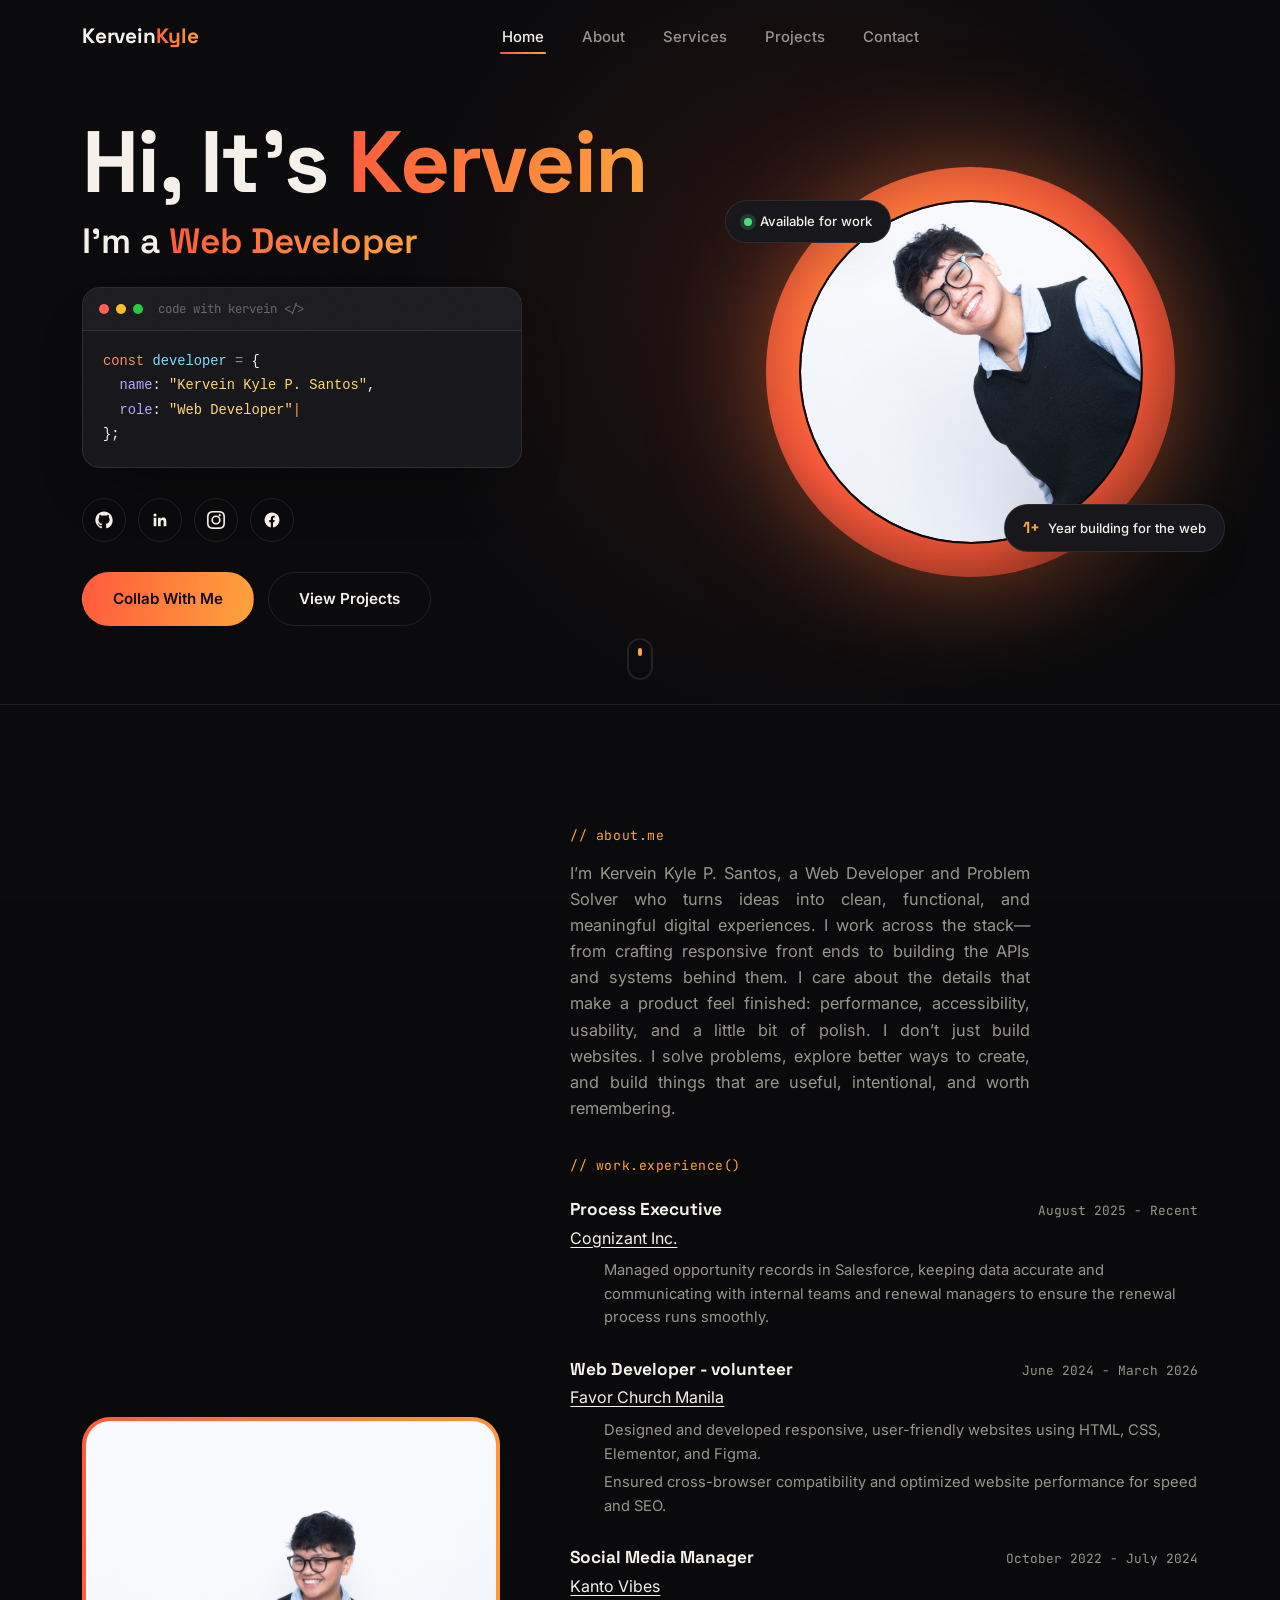
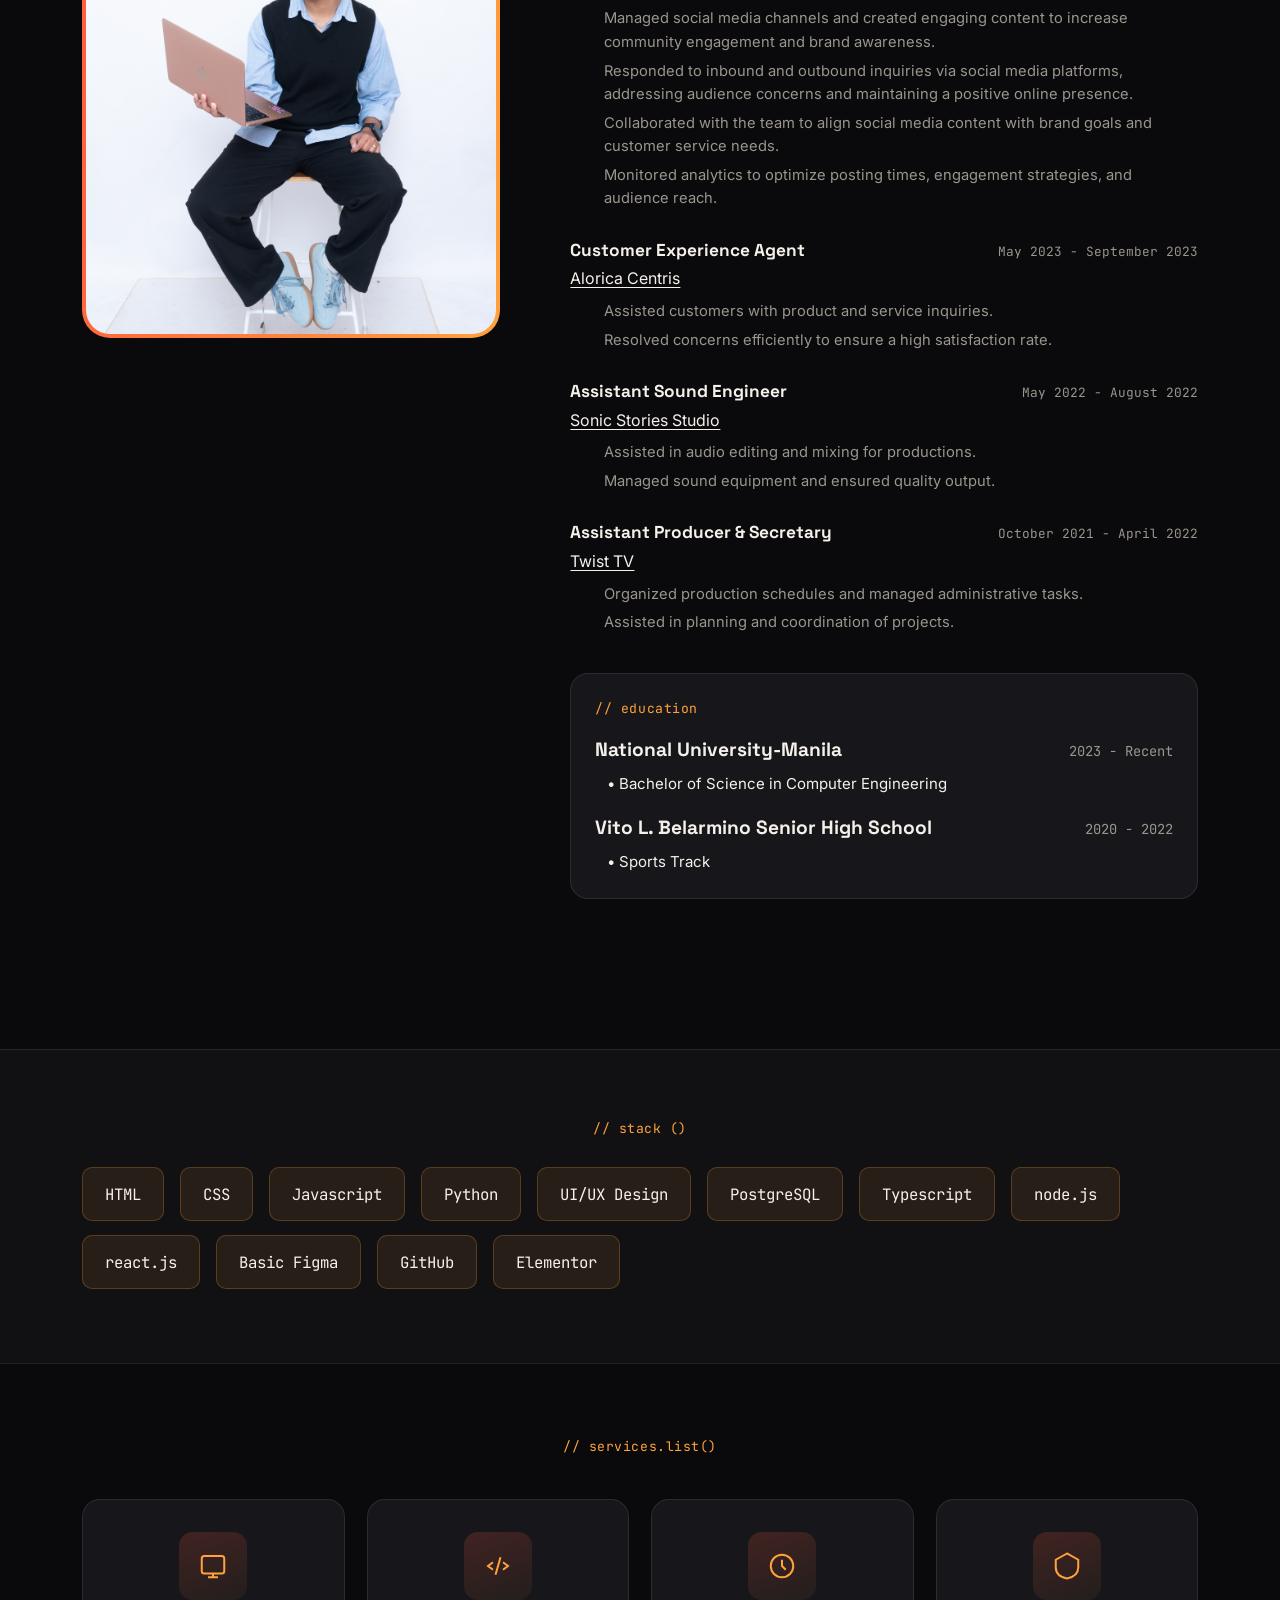
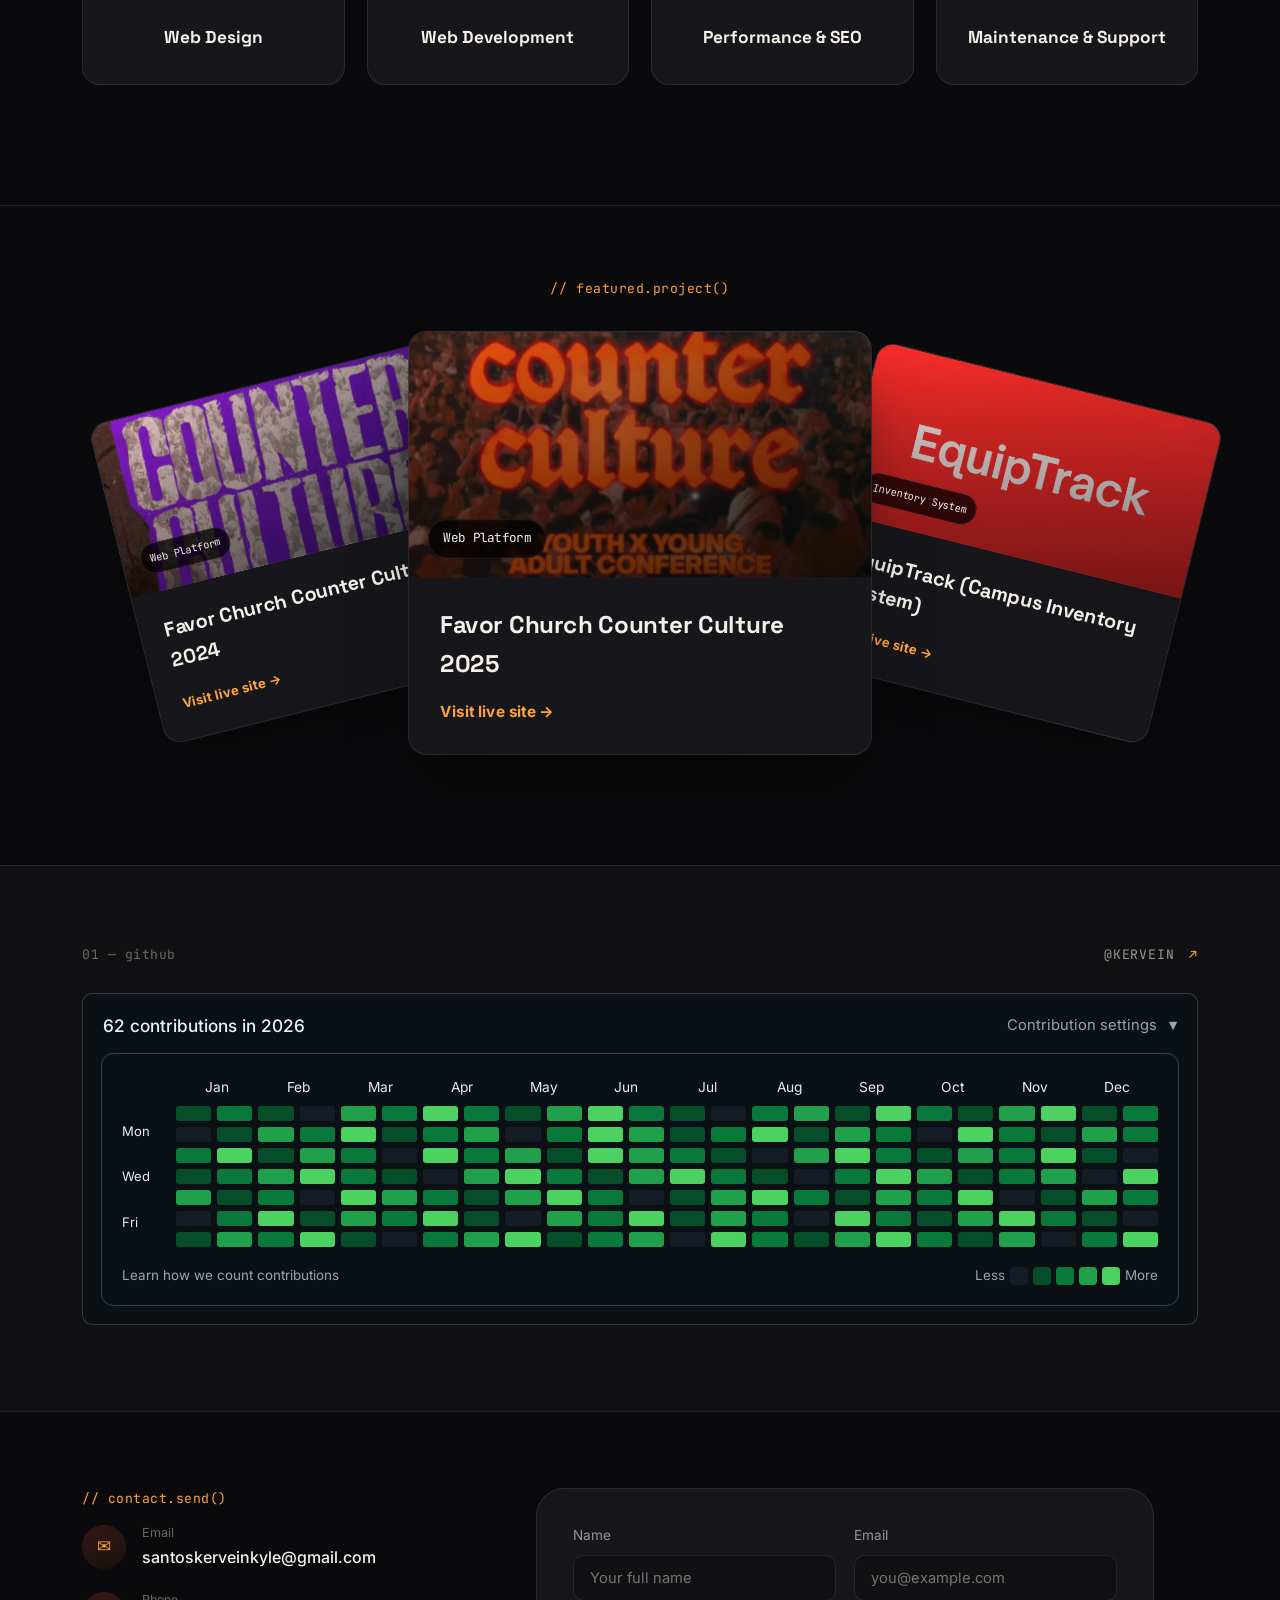
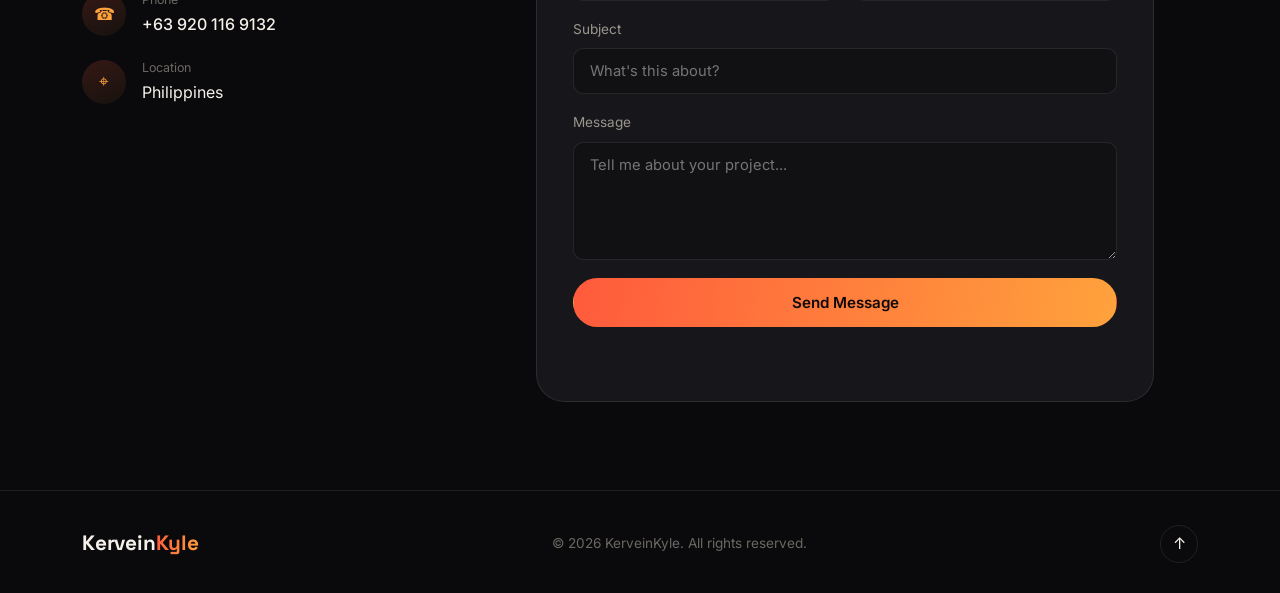
==== html-port-web.html @ 69bebc92 "commit - github commit" ====
<!DOCTYPE html>
<html lang="en">
<head>
<meta charset="UTF-8">
<meta name="viewport" content="width=device-width, initial-scale=1.0">
<title>Kervein Kyle P. Santos — Web Developer</title>
<meta name="description" content="Portfolio of Kervein Kyle P. Santos, Web Developer.">

<link rel="preconnect" href="https://fonts.googleapis.com">
<link rel="preconnect" href="https://fonts.gstatic.com" crossorigin>
<link href="https://fonts.googleapis.com/css2?family=Space+Grotesk:wght@500;600;700&family=Inter:wght@400;500;600&family=JetBrains+Mono:wght@400;500;600&display=swap" rel="stylesheet">

<link rel="stylesheet" href="css-port-web.css">
</head>
<body>

<div class="noise-overlay"></div>

<!-- ===== NAV ===== -->
<header class="site-header" id="siteHeader">
  <nav class="nav container">
    <a href="#home" class="logo">Kervein<span class="accent-text">Kyle</span></a>

    <ul class="nav-links" id="navLinks">
      <li><a href="#home" class="nav-link active-link">Home</a></li>
      <li><a href="#about" class="nav-link">About</a></li>
      <li><a href="#services" class="nav-link">Services</a></li>
      <li><a href="#projects" class="nav-link">Projects</a></li>
      <li><a href="#contact" class="nav-link">Contact</a></li>
    </ul>

    <button class="hamburger" id="hamburger" aria-label="Toggle menu" aria-expanded="false">
      <span></span><span></span><span></span>
    </button>
  </nav>
</header>

<!-- ===== HERO ===== -->
<section class="hero" id="home">
  <div class="container hero-grid">
    <div class="hero-copy" data-reveal>
      <h1 class="hero-title">Hi, It's <span class="accent-text">Kervein</span></h1>
      <h2 class="hero-subtitle">I'm a <span class="accent-text">Web Developer</span></h2>

      <div class="terminal" aria-hidden="true">
        <div class="terminal-bar">
          <span class="dot red"></span><span class="dot yellow"></span><span class="dot green"></span>
          <span class="terminal-title">code with kervein &lt;/&gt;</span>
        </div>
        <pre class="terminal-body"><code><span class="tok-key">const</span> <span class="tok-var">developer</span> <span class="tok-op">=</span> {
  <span class="tok-prop">name</span>: <span class="tok-str">"Kervein Kyle P. Santos"</span>,
  <span class="tok-prop">role</span>: <span class="typed" id="typedRole"></span><span class="cursor">|</span>
};</code></pre>
      </div>

      <div class="socials">
        <a href="https://github.com/kervein" target="_blank" rel="noopener" class="social-btn" aria-label="GitHub">
          <svg viewBox="0 0 24 24" fill="currentColor"><path d="M12 .5C5.65.5.5 5.65.5 12c0 5.09 3.29 9.4 7.86 10.93.58.1.79-.25.79-.56 0-.28-.01-1.02-.02-2-3.2.7-3.88-1.54-3.88-1.54-.53-1.34-1.29-1.7-1.29-1.7-1.05-.72.08-.7.08-.7 1.17.08 1.78 1.2 1.78 1.2 1.03 1.77 2.71 1.26 3.37.96.1-.75.4-1.26.73-1.55-2.55-.29-5.24-1.28-5.24-5.7 0-1.26.45-2.29 1.19-3.1-.12-.29-.52-1.46.11-3.05 0 0 .97-.31 3.18 1.18a11.06 11.06 0 0 1 5.79 0c2.2-1.49 3.17-1.18 3.17-1.18.64 1.59.24 2.76.12 3.05.74.81 1.18 1.84 1.18 3.1 0 4.43-2.7 5.4-5.27 5.69.42.36.78 1.08.78 2.18 0 1.57-.02 2.84-.02 3.23 0 .31.21.67.8.56A10.52 10.52 0 0 0 23.5 12C23.5 5.65 18.35.5 12 .5Z"/></svg>
        </a>
        <a href="https://www.linkedin.com/in/kervein-kyle-santos-139a8a249/" target="_blank" rel="noopener" class="social-btn" aria-label="LinkedIn">
          <svg viewBox="0 0 24 24" fill="currentColor"><path d="M20.45 20.45h-3.55v-5.57c0-1.33-.02-3.04-1.85-3.04-1.86 0-2.14 1.45-2.14 2.94v5.67H9.36V9h3.41v1.56h.05c.47-.9 1.63-1.85 3.36-1.85 3.6 0 4.27 2.37 4.27 5.45v6.29ZM5.34 7.43a2.06 2.06 0 1 1 0-4.12 2.06 2.06 0 0 1 0 4.12ZM7.12 20.45H3.56V9h3.56v11.45Z"/></svg>
        </a>
        <a href="https://www.instagram.com/kerveinkyle/" target="_blank" rel="noopener" class="social-btn" aria-label="Instagram">
          <svg viewBox="0 0 24 24" fill="currentColor"><path d="M12 2.16c3.2 0 3.58.01 4.85.07 1.17.05 1.8.25 2.23.41.56.22.96.48 1.38.9.42.42.68.82.9 1.38.16.42.36 1.06.41 2.23.06 1.27.07 1.65.07 4.85s-.01 3.58-.07 4.85c-.05 1.17-.25 1.8-.41 2.23-.22.56-.48.96-.9 1.38-.42.42-.82.68-1.38.9-.42.16-1.06.36-2.23.41-1.27.06-1.65.07-4.85.07s-3.58-.01-4.85-.07c-1.17-.05-1.8-.25-2.23-.41-.56-.22-.96-.48-1.38-.9a3.9 3.9 0 0 1-.9-1.38c-.16-.42-.36-1.06-.41-2.23-.06-1.27-.07-1.65-.07-4.85s.01-3.58.07-4.85c.05-1.17.25-1.8.41-2.23.22-.56.48-.96.9-1.38.42-.42.82-.68 1.38-.9.42-.16 1.06-.36 2.23-.41 1.27-.06 1.65-.07 4.85-.07ZM12 0C8.74 0 8.33.01 7.05.07c-1.28.06-2.15.26-2.91.56a5.9 5.9 0 0 0-2.13 1.39A5.9 5.9 0 0 0 .62 4.15C.32 4.9.12 5.77.06 7.05.01 8.33 0 8.74 0 12s.01 3.67.06 4.95c.06 1.28.26 2.15.56 2.91.3.79.71 1.46 1.38 2.13.66.66 1.33 1.07 2.12 1.38.76.3 1.63.5 2.91.56C8.33 24 8.74 24 12 24s3.67-.01 4.95-.06c1.28-.06 2.15-.26 2.91-.56a5.92 5.92 0 0 0 2.13-1.38 5.92 5.92 0 0 0 1.38-2.13c.3-.76.5-1.63.56-2.91.06-1.28.07-1.69.07-4.95s-.01-3.67-.07-4.95c-.06-1.28-.26-2.15-.56-2.91a5.93 5.93 0 0 0-1.38-2.12A5.93 5.93 0 0 0 19.86.62c-.76-.3-1.63-.5-2.91-.56C15.67.01 15.26 0 12 0Zm0 5.84A6.16 6.16 0 1 0 12 18.16 6.16 6.16 0 0 0 12 5.84Zm0 10.16a4 4 0 1 1 0-8 4 4 0 0 1 0 8Zm6.41-10.4a1.44 1.44 0 1 1-2.88 0 1.44 1.44 0 0 1 2.88 0Z"/></svg>
        </a>
    <a href="https://www.facebook.com/kerveinkyle/" target="_blank" rel="noopener" class="social-btn" aria-label="Facebook">
          <svg viewBox="0 0 24 24" fill="currentColor"><path d="M22 12a10 10 0 1 0-11.5 9.9v-7h-2.2V12h2.2V9.8c0-2.2 1.3-3.4 3.3-3.4.9 0 1.8.1 1.8.1v2h-1c-1 0-1.3.6-1.3 1.2V12h2.2l-.4 2.9h-1.8v7A10 10 0 0 0 22 12Z"/></svg>
        </a>
      </div>

      <div class="hero-actions">
        <a href="#contact" class="btn btn-gradient">Collab With Me</a>
        <a href="#projects" class="btn btn-outline">View Projects</a>
      </div>
    </div>

    <div class="hero-media" data-reveal>
      <div class="hero-glow-ring">
        <div class="hero-avatar">
          <img src="_DSC2787.JPG" alt="Kervein Kyle P. Santos">
        </div>
      </div>
      <div class="float-chip chip-top">
        <span class="chip-dot"></span> Available for work
      </div>
      <div class="float-chip chip-bottom">
        <strong>1+</strong> Year building for the web
      </div>
    </div>
  </div>

  <a href="#about" class="scroll-cue" aria-label="Scroll to About">
    <span></span>
  </a>
</section>

<!-- ===== ABOUT ===== -->
<section class="about" id="about">
  <div class="container about-grid">
    <div class="about-media" data-reveal>
      <div class="about-frame">
        <div class="about-frame-inner">
          <img class="about-photo" src="_DSC2761.JPG" alt="Kervein Kyle P. Santos sitting with a laptop">
        </div>
      </div>
    </div>

    <div class="about-copy" data-reveal>
      <div class="about-heading-row">
        <p class="eyebrow">// about.me</p>
      </div>
      <p class="section-desc">
        I’m Kervein Kyle P. Santos, a Web Developer and Problem Solver who turns ideas into clean, functional, and meaningful digital experiences.
        I work across the stack—from crafting responsive front ends to building the APIs and systems behind them.
        I care about the details that make a product feel finished: performance, accessibility, usability, and a little bit of polish.
        I don’t just build websites. I solve problems, explore better ways to create, and build things that are useful, intentional, and worth remembering.
      </p>

      <div class="work-experience">
        <p class="eyebrow">// work.experience()</p>
        <article class="work-entry">
          <div class="work-entry-heading">
            <div>
              <h3>Process Executive</h3>
              <a href="#contact">Cognizant Inc.</a>
            </div>
            <span>August 2025 - Recent</span>
          </div>
          <ul>
            <li>Managed opportunity records in Salesforce, keeping data accurate and communicating with internal teams and renewal managers to ensure the renewal process runs smoothly.</li>
          </ul>
        </article>

        <article class="work-entry">
          <div class="work-entry-heading">
            <div>
              <h3>Web Developer - volunteer</h3>
              <a href="#contact">Favor Church Manila</a>
            </div>
            <span>June 2024 - March 2026</span>
          </div>
          <ul>
            <li>Designed and developed responsive, user-friendly websites using HTML, CSS, Elementor, and Figma.</li>
            <li>Ensured cross-browser compatibility and optimized website performance for speed and SEO.</li>
          </ul>
        </article>

        <article class="work-entry">
          <div class="work-entry-heading">
            <div>
              <h3>Social Media Manager</h3>
              <a href="#contact">Kanto Vibes</a>
            </div>
            <span>October 2022 - July 2024</span>
          </div>
          <ul>
            <li>Managed social media channels and created engaging content to increase community engagement and brand awareness.</li>
            <li>Responded to inbound and outbound inquiries via social media platforms, addressing audience concerns and maintaining a positive online presence.</li>
            <li>Collaborated with the team to align social media content with brand goals and customer service needs.</li>
            <li>Monitored analytics to optimize posting times, engagement strategies, and audience reach.</li>
          </ul>
        </article>

        <article class="work-entry">
          <div class="work-entry-heading">
            <div>
              <h3>Customer Experience Agent</h3>
              <a href="#contact">Alorica Centris</a>
            </div>
            <span>May 2023 - September 2023</span>
          </div>
          <ul>
            <li>Assisted customers with product and service inquiries.</li>
            <li>Resolved concerns efficiently to ensure a high satisfaction rate.</li>
          </ul>
        </article>

        <article class="work-entry">
          <div class="work-entry-heading">
            <div>
              <h3>Assistant Sound Engineer</h3>
              <a href="#contact">Sonic Stories Studio</a>
            </div>
            <span>May 2022 - August 2022</span>
          </div>
          <ul>
            <li>Assisted in audio editing and mixing for productions.</li>
            <li>Managed sound equipment and ensured quality output.</li>
          </ul>
        </article>

        <article class="work-entry">
          <div class="work-entry-heading">
            <div>
              <h3>Assistant Producer & Secretary</h3>
              <a href="#contact">Twist TV</a>
            </div>
            <span>October 2021 - April 2022</span>
          </div>
          <ul>
            <li>Organized production schedules and managed administrative tasks.</li>
            <li>Assisted in planning and coordination of projects.</li>
          </ul>
        </article>
      </div>

      <div class="education-skills">
        <article class="education-card">
          <p class="eyebrow">// education</p>
          <div class="education-entry">
            <div class="education-entry-heading">
              <h3>National University-Manila</h3>
              <span>2023 - Recent</span>
            </div>
            <p>• Bachelor of Science in Computer Engineering</p>
          </div>
          <div class="education-entry">
            <div class="education-entry-heading">
              <h3>Vito L. Belarmino Senior High School</h3>
              <span>2020 - 2022</span>
            </div>
            <p>• Sports Track</p>
          </div>
        </article>
      </div>

    </div>
  </div>
</section>

<!-- ===== STACK ===== -->
<section class="stack-section" id="stack">
  <div class="container">
    <div class="stack-heading" data-reveal>
      <p class="eyebrow">// stack ()</p>
    </div>

    <div class="stack-list" data-reveal>
      <span class="stack-chip">HTML</span>
      <span class="stack-chip">CSS</span>
      <span class="stack-chip">Javascript</span>
      <span class="stack-chip">Python</span>
      <span class="stack-chip">UI/UX Design</span>
      <span class="stack-chip">PostgreSQL</span>
      <span class="stack-chip">Typescript</span>
      <span class="stack-chip">node.js</span>
      <span class="stack-chip">react.js</span>
      <span class="stack-chip">Basic Figma</span>
      <span class="stack-chip">GitHub</span>
      <span class="stack-chip">Elementor</span>
    </div>
  </div>
</section>

<!-- ===== SERVICES ===== -->
<section class="services" id="services">
  <div class="container">
    <div class="services-heading" data-reveal>
      <p class="eyebrow">// services.list()</p>
    </div>
    <div class="services-grid">
      <article class="service-card" data-reveal>
        <div class="service-icon">
          <svg viewBox="0 0 24 24" fill="none" stroke="currentColor" stroke-width="1.6"><rect x="3" y="4" width="18" height="14" rx="2"/><path d="M8 21h8M12 18v3"/></svg>
        </div>
        <h3>Web Design</h3>
      </article>

      <article class="service-card" data-reveal>
        <div class="service-icon">
          <svg viewBox="0 0 24 24" fill="none" stroke="currentColor" stroke-width="1.6"><path d="m8 9-4 3 4 3M16 9l4 3-4 3M14 5l-4 14"/></svg>
        </div>
        <h3>Web Development</h3>
      </article>

      <article class="service-card" data-reveal>
        <div class="service-icon">
          <svg viewBox="0 0 24 24" fill="none" stroke="currentColor" stroke-width="1.6"><circle cx="12" cy="12" r="9"/><path d="M12 7v5l3 3"/></svg>
        </div>
        <h3>Performance & SEO</h3>
      </article>

      <article class="service-card" data-reveal>
        <div class="service-icon">
          <svg viewBox="0 0 24 24" fill="none" stroke="currentColor" stroke-width="1.6"><path d="M12 2 3 7v6c0 5 4 8 9 9 5-1 9-4 9-9V7l-9-5Z"/></svg>
        </div>
        <h3>Maintenance & Support</h3>
      </article>
    </div>
  </div>
</section>

<!-- ===== PROJECTS ===== -->
<section class="projects" id="projects">
  <div class="container">
    <div class="section-head" data-reveal>
      <p class="eyebrow center">// featured.project()</p>
    </div>

    <div class="projects-grid">
      <article class="project-card project-side project-left" data-reveal>
        <div class="project-thumb thumb-counter24">
          <span class="project-tag">Web Platform</span>
        </div>
        <div class="project-body">
          <h3>Favor Church Counter Culture 2024</h3>
          <a href="https://counterculture2024.favor.church/" target="_blank" class="project-link">Visit live site →</a>
        </div>
      </article>

      <article class="project-card project-featured project-primary" data-reveal>
        <div class="project-thumb thumb-counter25">
          <span class="project-tag">Web Platform</span>
        </div>
        <div class="project-body">
          <h3>Favor Church Counter Culture 2025</h3>
          <a href="https://events.favor.church/counterculture2025" target="_blank" class="project-link">Visit live site →</a>
        </div>
      </article>

      <article class="project-card project-side project-right" data-reveal>
        <div class="project-thumb thumb-labflow">
          <span class="project-tag">Inventory System</span>
        </div>
        <div class="project-body">
          <h3>EquipTrack (Campus Inventory System)</h3>
          <a href="https://campusinventory-sk.onrender.com/" target="_blank" rel="noopener" class="project-link">Visit live site →</a>
        </div>
      </article>
    </div>
  </div>
</section>

<!-- ===== GITHUB ===== -->
<section class="github-section" id="github">
  <div class="container">
    <div class="github-heading" data-reveal>
      <p class="eyebrow">01 — github</p>
      <a href="https://github.com/kervein" target="_blank" rel="noopener" class="github-link">@KERVEIN <span aria-hidden="true">↗</span></a>
    </div>

    <a class="github-contributions" href="https://github.com/kervein" target="_blank" rel="noopener" aria-label="View Kervein's GitHub contributions">
      <div class="github-summary">
        <strong>62 contributions in 2026</strong>
        <span>Contribution settings <b aria-hidden="true">▾</b></span>
      </div>
      <div class="github-calendar" aria-hidden="true">
        <div class="github-months"><span>Jan</span><span>Feb</span><span>Mar</span><span>Apr</span><span>May</span><span>Jun</span><span>Jul</span><span>Aug</span><span>Sep</span><span>Oct</span><span>Nov</span><span>Dec</span></div>
        <div class="github-calendar-layout">
          <div class="github-weekdays"><span>Mon</span><span>Wed</span><span>Fri</span></div>
          <div class="contribution-grid">
        <span class="level-1"></span><span class="level-2"></span><span class="level-1"></span><span></span><span class="level-3"></span><span class="level-2"></span><span class="level-4"></span><span class="level-2"></span><span class="level-1"></span><span class="level-3"></span><span class="level-4"></span><span class="level-2"></span><span class="level-1"></span><span></span><span class="level-2"></span><span class="level-3"></span><span class="level-1"></span><span class="level-4"></span><span class="level-2"></span><span class="level-1"></span><span class="level-3"></span><span class="level-4"></span><span class="level-1"></span><span class="level-2"></span>
        <span></span><span class="level-1"></span><span class="level-3"></span><span class="level-2"></span><span class="level-4"></span><span class="level-1"></span><span class="level-2"></span><span class="level-3"></span><span></span><span class="level-2"></span><span class="level-4"></span><span class="level-3"></span><span class="level-1"></span><span class="level-2"></span><span class="level-4"></span><span class="level-1"></span><span class="level-3"></span><span class="level-2"></span><span></span><span class="level-4"></span><span class="level-2"></span><span class="level-1"></span><span class="level-3"></span><span class="level-2"></span>
        <span class="level-2"></span><span class="level-4"></span><span class="level-1"></span><span class="level-3"></span><span class="level-2"></span><span></span><span class="level-4"></span><span class="level-2"></span><span class="level-3"></span><span class="level-1"></span><span class="level-4"></span><span class="level-3"></span><span class="level-2"></span><span class="level-1"></span><span></span><span class="level-3"></span><span class="level-4"></span><span class="level-2"></span><span class="level-1"></span><span class="level-3"></span><span class="level-2"></span><span class="level-4"></span><span class="level-1"></span><span></span>
        <span class="level-1"></span><span class="level-2"></span><span class="level-3"></span><span class="level-4"></span><span class="level-2"></span><span class="level-1"></span><span></span><span class="level-3"></span><span class="level-4"></span><span class="level-2"></span><span class="level-1"></span><span class="level-3"></span><span class="level-4"></span><span class="level-2"></span><span class="level-1"></span><span></span><span class="level-2"></span><span class="level-4"></span><span class="level-3"></span><span class="level-1"></span><span class="level-2"></span><span class="level-3"></span><span></span><span class="level-4"></span>
        <span class="level-3"></span><span class="level-1"></span><span class="level-2"></span><span></span><span class="level-4"></span><span class="level-3"></span><span class="level-2"></span><span class="level-1"></span><span class="level-3"></span><span class="level-4"></span><span class="level-2"></span><span></span><span class="level-1"></span><span class="level-3"></span><span class="level-4"></span><span class="level-2"></span><span class="level-1"></span><span class="level-3"></span><span class="level-2"></span><span class="level-4"></span><span></span><span class="level-1"></span><span class="level-3"></span><span class="level-2"></span>
        <span></span><span class="level-2"></span><span class="level-4"></span><span class="level-1"></span><span class="level-3"></span><span class="level-2"></span><span class="level-4"></span><span class="level-1"></span><span></span><span class="level-3"></span><span class="level-2"></span><span class="level-4"></span><span class="level-1"></span><span class="level-3"></span><span class="level-2"></span><span></span><span class="level-4"></span><span class="level-2"></span><span class="level-1"></span><span class="level-3"></span><span class="level-4"></span><span class="level-2"></span><span class="level-1"></span><span></span>
        <span class="level-1"></span><span class="level-3"></span><span class="level-2"></span><span class="level-4"></span><span class="level-1"></span><span></span><span class="level-2"></span><span class="level-3"></span><span class="level-4"></span><span class="level-1"></span><span class="level-2"></span><span class="level-3"></span><span></span><span class="level-4"></span><span class="level-2"></span><span class="level-1"></span><span class="level-3"></span><span class="level-4"></span><span class="level-2"></span><span class="level-1"></span><span class="level-3"></span><span></span><span class="level-2"></span><span class="level-4"></span>
          </div>
        </div>
        <div class="github-legend"><span>Learn how we count contributions</span><span>Less <i></i><i class="level-1"></i><i class="level-2"></i><i class="level-3"></i><i class="level-4"></i> More</span></div>
      </div>
    </a>
  </div>
</section>

<!-- ===== CONTACT ===== -->
<section class="contact" id="contact">
  <div class="container contact-grid">
    <div class="contact-copy" data-reveal>
      <p class="eyebrow">// contact.send()</p>

      <ul class="contact-details">
        <li>
          <span class="contact-icon">✉</span>
          <div><span class="contact-label">Email</span><a href="mailto:santoskerveinkyle@gmail.com">santoskerveinkyle@gmail.com</a></div>
        </li>
        <li>
          <span class="contact-icon">☎</span>
          <div><span class="contact-label">Phone</span><a href="tel:+639201169132">+63 920 116 9132</a></div>
        </li>
        <li>
          <span class="contact-icon">⌖</span>
          <div><span class="contact-label">Location</span><span>Philippines</span></div>
        </li>
      </ul>
    </div>

    <form class="contact-form" id="contactForm" action="https://formsubmit.co/ajax/santoskerveinkyle@gmail.com" method="POST" data-reveal>
      <input type="hidden" name="_subject" value="New portfolio contact message">
      <input type="hidden" name="_captcha" value="false">
      <input type="hidden" name="_template" value="table">
      <div class="form-row">
        <label>
          <span>Name</span>
          <input type="text" name="name" placeholder="Your full name" required>
        </label>
        <label>
          <span>Email</span>
          <input type="email" name="email" placeholder="you@example.com" required>
        </label>
      </div>
      <label>
        <span>Subject</span>
        <input type="text" name="subject" placeholder="What's this about?" required>
      </label>
      <label>
        <span>Message</span>
        <textarea name="message" rows="5" placeholder="Tell me about your project..." required></textarea>
      </label>
      <button type="submit" class="btn btn-gradient full-width">Send Message</button>
      <p class="form-note" id="formNote" role="status"></p>
    </form>
  </div>
</section>

<!-- ===== FOOTER ===== -->
<footer class="site-footer">
  <div class="container footer-inner">
    <a href="#home" class="logo">Kervein<span class="accent-text">Kyle</span></a>
    <p>© <span id="year"></span> KerveinKyle. All rights reserved.</p>
    <a href="#home" class="back-to-top" aria-label="Back to top">↑</a>
  </div>
</footer>

<button class="scroll-top-btn" id="scrollTopBtn" aria-label="Scroll to top">↑</button>

<script src="js-port-web.js"></script>
</body>
</html>
---- css-port-web.css ----
/* =============================================================
   Kervein Kyle P. Santos — Portfolio
   Design tokens
   ============================================================= */
:root{
  --bg:            #0a0a0c;
  --bg-soft:       #111114;
  --surface:       #17171b;
  --surface-2:     #1c1c21;
  --border:        rgba(255,255,255,.09);
  --text:          #f5f1ea;
  --text-muted:    #9a958d;
  --text-dim:      #6b6862;

  --red:           #ff5a3c;
  --orange:        #ffa23c;
  --gradient:      linear-gradient(100deg, var(--red) 0%, var(--orange) 100%);
  --gradient-soft: linear-gradient(160deg, rgba(255,90,60,.18), rgba(255,162,60,.05));

  --font-display:  'Space Grotesk', sans-serif;
  --font-body:     'Inter', sans-serif;
  --font-mono:     'JetBrains Mono', monospace;

  --container:     1180px;
  --radius-sm:     10px;
  --radius-md:     18px;
  --radius-lg:     28px;
  --radius-pill:   999px;

  --ease: cubic-bezier(.22,1,.36,1);
}

/* =============================================================
   Reset
   ============================================================= */
*, *::before, *::after{ box-sizing: border-box; }
html{ scroll-behavior: smooth; }
body{
  margin: 0;
  background: var(--bg);
  color: var(--text);
  font-family: var(--font-body);
  line-height: 1.6;
  -webkit-font-smoothing: antialiased;
  overflow-x: hidden;
}
img{ max-width: 100%; display: block; }
a{ color: inherit; text-decoration: none; }
ul{ list-style: none; margin: 0; padding: 0; }
button{ font-family: inherit; cursor: pointer; }
input, textarea{ font-family: inherit; }

@media (prefers-reduced-motion: reduce){
  *{ animation-duration: .01ms !important; animation-iteration-count: 1 !important; transition-duration: .01ms !important; scroll-behavior: auto !important; }
}

:focus-visible{
  outline: 2px solid var(--orange);
  outline-offset: 3px;
  border-radius: 4px;
}

/* subtle grain so the pure black doesn't look flat */
.noise-overlay{
  position: fixed; inset: 0; pointer-events: none; z-index: 2;
  opacity: .035; mix-blend-mode: overlay;
  background-image: url("data:image/svg+xml,%3Csvg xmlns='http://www.w3.org/2000/svg' width='120' height='120'%3E%3Cfilter id='n'%3E%3CfeTurbulence type='fractalNoise' baseFrequency='0.9' numOctaves='2' stitchTiles='stitch'/%3E%3C/filter%3E%3Crect width='100%25' height='100%25' filter='url(%23n)'/%3E%3C/svg%3E");
}

.container{
  width: 100%;
  max-width: var(--container);
  margin: 0 auto;
  padding: 0 32px;
}

.accent-text{
  background: var(--gradient);
  -webkit-background-clip: text;
  background-clip: text;
  color: transparent;
}

.eyebrow{
  font-family: var(--font-mono);
  font-size: .82rem;
  letter-spacing: .04em;
  color: var(--orange);
  margin: 0 0 14px;
}
.eyebrow.center{ text-align: center; }

.section-title{
  font-family: var(--font-display);
  font-weight: 700;
  font-size: clamp(1.9rem, 3.4vw, 2.7rem);
  line-height: 1.15;
  margin: 0 0 18px;
  letter-spacing: -.01em;
}
.section-title.center{ text-align: center; }

.section-desc{
  color: var(--text-muted);
  font-size: 1.02rem;
  max-width: 46ch;
  margin: 0 0 28px;
}
.section-desc.center{ text-align: center; max-width: 56ch; margin-left: auto; margin-right: auto; }

.section-head{ margin-bottom: 56px; }

/* =============================================================
   Buttons
   ============================================================= */
.btn{
  display: inline-flex;
  align-items: center;
  justify-content: center;
  gap: 8px;
  padding: 14px 30px;
  border-radius: var(--radius-pill);
  font-weight: 600;
  font-size: .95rem;
  border: 1px solid transparent;
  transition: transform .25s var(--ease), box-shadow .25s var(--ease), background .25s var(--ease), color .25s var(--ease);
  white-space: nowrap;
}
.btn-gradient{
  background: var(--gradient);
  color: #10090a;
}
.btn-gradient:hover{
  transform: translateY(-2px);
  box-shadow: 0 14px 30px -12px rgba(255,90,60,.55);
}
.btn-outline{
  border-color: var(--border);
  color: var(--text);
  background: transparent;
}
.btn-outline:hover{
  border-color: var(--orange);
  color: var(--orange);
  transform: translateY(-2px);
}
.full-width{ width: 100%; }

/* =============================================================
   Header / Nav
   ============================================================= */
.site-header{
  position: fixed;
  top: 0; left: 0; right: 0;
  z-index: 50;
  padding: 20px 0;
  transition: background .35s var(--ease), padding .35s var(--ease), border-color .35s var(--ease);
  border-bottom: 1px solid transparent;
}
.site-header.scrolled{
  background: rgba(10,10,12,.82);
  backdrop-filter: blur(14px);
  padding: 13px 0;
  border-bottom-color: var(--border);
}
.nav{
  display: flex;
  align-items: center;
  justify-content: space-between;
  gap: 24px;
}
.logo{
  font-family: var(--font-display);
  font-weight: 700;
  font-size: 1.3rem;
  letter-spacing: -.01em;
}
.nav-links{
  display: flex;
  align-items: center;
  gap: 34px;
  margin: 0 auto;
}
.nav-link{
  font-size: .93rem;
  font-weight: 500;
  color: var(--text-muted);
  position: relative;
  padding: 4px 2px;
  transition: color .25s;
}
.nav-link::after{
  content: "";
  position: absolute;
  left: 0; bottom: -4px;
  width: 0; height: 2px;
  background: var(--gradient);
  transition: width .25s var(--ease);
  border-radius: 2px;
}
.nav-link:hover,
.nav-link.active-link{ color: var(--text); }
.nav-link:hover::after,
.nav-link.active-link::after{ width: 100%; }

.nav-cta{ padding: 11px 24px; font-size: .88rem; }

.hamburger{
  display: none;
  flex-direction: column;
  justify-content: center;
  gap: 5px;
  width: 40px; height: 40px;
  background: none; border: none;
  padding: 8px;
  z-index: 60;
}
.hamburger span{
  display: block; height: 2px; width: 100%;
  background: var(--text);
  border-radius: 2px;
  transition: transform .3s var(--ease), opacity .3s var(--ease);
}
.hamburger.open span:nth-child(1){ transform: translateY(7px) rotate(45deg); }
.hamburger.open span:nth-child(2){ opacity: 0; }
.hamburger.open span:nth-child(3){ transform: translateY(-7px) rotate(-45deg); }

/* =============================================================
   Hero
   ============================================================= */
.hero{
  position: relative;
  padding: 118px 0 78px;
  overflow: hidden;
}
.hero::before{
  content: "";
  position: absolute;
  top: -20%; left: 50%;
  width: 900px; height: 900px;
  background: radial-gradient(circle, rgba(255,90,60,.12), transparent 65%);
  transform: translateX(-30%);
  pointer-events: none;
}
.hero-grid{
  display: grid;
  grid-template-columns: 1.15fr .85fr;
  gap: 46px;
  align-items: center;
  position: relative;
}

.hero-title{
  font-family: var(--font-display);
  font-weight: 700;
  font-size: clamp(2.8rem, 6.8vw, 6rem);
  line-height: 1.02;
  margin: 0 0 6px;
  letter-spacing: -.02em;
}
.hero-subtitle{
  font-family: var(--font-display);
  font-weight: 600;
  font-size: clamp(1.4rem, 3.4vw, 2.2rem);
  margin: 0 0 18px;
  color: var(--text);
}
.hero-desc{
  color: var(--text-muted);
  max-width: 50ch;
  margin: 0 0 28px;
  font-size: 1.02rem;
}

/* signature element: terminal card */
.terminal{
  background: var(--surface);
  border: 1px solid var(--border);
  border-radius: var(--radius-md);
  overflow: hidden;
  max-width: 440px;
  margin: 0 0 30px;
  box-shadow: 0 30px 60px -30px rgba(0,0,0,.6);
}
.terminal-bar{
  display: flex;
  align-items: center;
  gap: 7px;
  padding: 11px 16px;
  background: var(--surface-2);
  border-bottom: 1px solid var(--border);
}
.terminal-bar .dot{ width: 10px; height: 10px; border-radius: 50%; }
.dot.red{ background: #ff5f57; }
.dot.yellow{ background: #febc2e; }
.dot.green{ background: #28c840; }
.terminal-title{
  margin-left: 8px;
  font-family: var(--font-mono);
  font-size: .78rem;
  color: var(--text-dim);
}
.terminal-body{
  margin: 0;
  padding: 18px 20px 20px;
  font-family: var(--font-mono);
  font-size: .86rem;
  line-height: 1.7;
  overflow-x: auto;
}
.tok-key{ color: #ff8a65; }
.tok-var{ color: #82d9ff; }
.tok-op{ color: var(--text-muted); }
.tok-prop{ color: #b8a9ff; }
.tok-str{ color: #ffd479; }
.typed{ color: #ffd479; }
.cursor{
  color: var(--orange);
  animation: blink 1s step-end infinite;
}
@keyframes blink{ 50%{ opacity: 0; } }

.socials{
  display: flex;
  gap: 12px;
  margin-bottom: 30px;
}
.social-btn{
  width: 44px; height: 44px;
  border: 1.5px solid var(--border);
  border-radius: 50%;
  display: flex; align-items: center; justify-content: center;
  color: var(--text);
  transition: all .25s var(--ease);
}
.social-btn svg{ width: 18px; height: 18px; }
.social-btn:hover{
  background: var(--gradient);
  border-color: transparent;
  color: #10090a;
  transform: translateY(-3px);
  box-shadow: 0 12px 40px -10px rgba(255,120,60,.45), 0 6px 18px -8px rgba(255,90,60,.35);
  filter: saturate(1.05);
}

.hero-actions{ display: flex; gap: 14px; flex-wrap: wrap; }

/* hero media / avatar */
.hero-media{
  position: relative;
  display: flex;
  align-items: center;
  justify-content: center;
}
.hero-glow-ring{
  width: min(520px, 90%);
  aspect-ratio: 1;
  border-radius: 50%;
  background: radial-gradient(circle at 42% 38%, var(--orange) 0%, var(--red) 55%, #7a2a17 100%);
  box-shadow: 0 0 120px -10px rgba(255,120,60,.55), inset 0 0 60px rgba(0,0,0,.25);
  display: flex; align-items: center; justify-content: center;
  position: relative;
  animation: floatY 7s ease-in-out infinite;
}
@keyframes floatY{
  0%,100%{ transform: translateY(0); }
  50%{ transform: translateY(-14px); }
}
.hero-avatar{
  width: 84%; height: 84%;
  border-radius: 50%;
  background: linear-gradient(160deg, #1a1210, #0c0806);
  display: flex; align-items: center; justify-content: center;
  border: 2px solid rgba(0,0,0,.35);
  position: relative;
  overflow: hidden;
}
.hero-avatar img{
  width: 100%; height: 100%;
  object-fit: cover;
  display: block;
  border-radius: 50%;
}
.hero-avatar img + .avatar-initials{ display: none; }
.avatar-initials{
  font-family: var(--font-display);
  font-weight: 700;
  font-size: clamp(3rem, 8vw, 4.5rem);
  background: var(--gradient);
  -webkit-background-clip: text;
  background-clip: text;
  color: transparent;
  letter-spacing: -.02em;
}
.avatar-initials.small{ font-size: 2.6rem; }

.float-chip{
  position: absolute;
  background: var(--surface);
  border: 1px solid var(--border);
  border-radius: var(--radius-pill);
  padding: 10px 18px;
  font-size: .82rem;
  font-weight: 500;
  display: flex; align-items: center; gap: 8px;
  box-shadow: 0 20px 40px -20px rgba(0,0,0,.7);
  backdrop-filter: blur(6px);
}
.chip-top{ top: 8%; left: -4%; animation: floatY 6s ease-in-out infinite; animation-delay: -1s; }
.chip-bottom{ bottom: 6%; right: -6%; animation: floatY 8s ease-in-out infinite; animation-delay: -3s; }
.chip-dot{
  width: 8px; height: 8px; border-radius: 50%;
  background: #4ade80;
  box-shadow: 0 0 0 4px rgba(74,222,128,.18);
}
.chip-bottom strong{
  font-family: var(--font-display);
  color: var(--orange);
  font-size: 1rem;
}

.scroll-cue{
  position: absolute;
  bottom: 24px; left: 50%;
  transform: translateX(-50%);
  width: 26px; height: 42px;
  border: 2px solid var(--border);
  border-radius: var(--radius-pill);
  display: flex; justify-content: center; padding-top: 8px;
}
.scroll-cue span{
  width: 4px; height: 8px;
  border-radius: 2px;
  background: var(--orange);
  animation: scrollCue 1.8s ease-in-out infinite;
}
@keyframes scrollCue{
  0%{ transform: translateY(0); opacity: 1; }
  70%{ transform: translateY(12px); opacity: 0; }
  71%{ transform: translateY(0); opacity: 0; }
  100%{ opacity: 1; }
}

/* =============================================================
   About
   ============================================================= */
.about{ padding: 120px 0; border-top: 1px solid var(--border); }
.about-grid{
  display: grid;
  grid-template-columns: .8fr 1.2fr;
  gap: 70px;
  align-items: center;
}
.about-media{ position: relative; }
.about-frame{
  border-radius: var(--radius-lg);
  padding: 4px;
  background: var(--gradient);
}
.about-frame-inner{
  border-radius: calc(var(--radius-lg) - 4px);
  aspect-ratio: 4/5;
  background: linear-gradient(160deg, #1a1210, #0c0806);
  display: flex; align-items: center; justify-content: center;
  overflow: hidden;
}
.about-photo{
  width: 100%; height: 100%;
  object-fit: cover;
  object-position: center;
}
.about-stat-card{
  position: absolute;
  bottom: -28px; right: -20px;
  background: var(--surface);
  border: 1px solid var(--border);
  border-radius: var(--radius-md);
  padding: 18px 26px;
  display: flex; flex-direction: column;
  box-shadow: 0 24px 50px -20px rgba(0,0,0,.8);
}
.stat-num{
  font-family: var(--font-display);
  font-weight: 700;
  font-size: 2rem;
  background: var(--gradient);
  -webkit-background-clip: text;
  background-clip: text;
  color: transparent;
}
.stat-label{ font-size: .82rem; color: var(--text-muted); }

.about-copy .section-desc{ text-align: justify; }
.about-heading-row .eyebrow{ margin: 0 0 14px; }

.work-experience{ margin: 34px 0 38px; }
.work-experience > .eyebrow{ margin-bottom: 20px; }
.work-entry + .work-entry{ margin-top: 26px; }
.work-entry-heading{
  display: flex;
  align-items: baseline;
  justify-content: space-between;
  gap: 18px;
}
.work-entry-heading h3{
  font-family: var(--font-display);
  font-size: 1.08rem;
  margin: 0 0 2px;
}
.work-entry-heading a{
  color: var(--text);
  text-decoration: underline;
  text-underline-offset: 3px;
}
.work-entry-heading > span{
  color: var(--text-muted);
  font-family: var(--font-mono);
  font-size: .8rem;
  white-space: nowrap;
}
.work-entry ul{
  margin: 8px 0 0 18px;
  padding-left: 16px;
  color: var(--text-muted);
  font-size: .92rem;
}
.work-entry li + li{ margin-top: 5px; }

.education-skills{
  display: grid;
  grid-template-columns: 1fr;
  gap: 24px;
  margin-bottom: 30px;
}
.education-card{
  background: var(--surface);
  border: 1px solid var(--border);
  border-radius: var(--radius-md);
  padding: 24px;
}
.education-card .eyebrow{
  margin-bottom: 16px;
}
.education-card h3{
  font-family: var(--font-display);
  font-size: 1.2rem;
  margin: 0;
}
.education-entry + .education-entry{ margin-top: 16px; }
.education-entry-heading{
  display: flex;
  align-items: baseline;
  justify-content: space-between;
  gap: 18px;
}
.education-entry-heading span{
  color: var(--text-muted);
  font-family: var(--font-mono);
  font-size: .86rem;
  white-space: nowrap;
}
.education-entry > p{
  margin: 7px 0 0 12px;
  color: var(--text);
  font-size: .94rem;
}
/* =============================================================
   Services
   ============================================================= */
.services{ padding: 72px 0 120px; border-top: 1px solid var(--border); }
.services-heading{
  display: flex;
  justify-content: center;
  margin-bottom: 42px;
}
.services-heading .eyebrow{ margin: 0; text-align: center; }
.services-grid{
  display: grid;
  grid-template-columns: repeat(4, 1fr);
  gap: 22px;
}
.service-card{
  background: var(--surface);
  border: 1px solid var(--border);
  border-radius: var(--radius-md);
  padding: 32px 26px;
  text-align: center;
  transition: transform .3s var(--ease), border-color .3s var(--ease), background .3s var(--ease);
}
.service-card:hover{
  transform: translateY(-6px);
  border-color: rgba(255,162,60,.4);
  background: var(--surface-2);
}
.service-icon{
  width: 68px; height: 68px;
  border-radius: 14px;
  background: var(--gradient-soft);
  color: var(--orange);
  display: flex; align-items: center; justify-content: center;
  margin: 0 auto 24px;
}
.service-icon svg{ width: 30px; height: 30px; }
.service-card h3{
  font-family: var(--font-display);
  font-size: 1.08rem;
  margin: 0;
}

/* =============================================================
   Projects
   ============================================================= */
.projects{
  --projects-ink: var(--text);
  --projects-muted: var(--text-muted);
  --projects-line: var(--border);
  padding: 72px 0 96px;
  border-top: 1px solid var(--border);
  background: var(--bg);
  color: var(--projects-ink);
  overflow: hidden;
}
.projects .container{ position: relative; }
.projects .eyebrow{
  color: var(--orange);
  font-size: .82rem;
  margin: 0 0 14px;
}
.projects .section-head{ margin-bottom: 22px; }
.projects-grid{
  position: relative;
  display: grid;
  grid-template-columns: minmax(210px, 1fr) minmax(390px, 1.38fr) minmax(210px, 1fr);
  align-items: center;
  min-height: 0;
  padding: 18px 12px 22px;
}
.project-card{
  position: relative;
  z-index: 1;
  background: radial-gradient(circle at top right, rgba(255,140,80,.1), transparent 38%), var(--surface);
  border: 1px solid var(--projects-line);
  border-radius: var(--radius-md);
  overflow: hidden;
  box-shadow: 0 22px 38px -28px rgba(0,0,0,.7);
  transition: transform .35s var(--ease), box-shadow .35s var(--ease);
}
.project-card:hover{
  transform: translateY(-10px) rotate(0deg);
  box-shadow: 0 32px 52px -25px rgba(0,0,0,.8);
  z-index: 4;
}
.project-side{
  z-index: 0;
  width: calc(100% + 32px);
  opacity: .82;
}
.project-left{ transform: translateX(28px) rotate(-14deg); }
.project-right{ transform: translateX(-28px) rotate(14deg); }
.project-left:hover{ transform: translateX(28px) rotate(-8deg) translateY(-10px); }
.project-right:hover{ transform: translateX(-28px) rotate(8deg) translateY(-10px); }
.project-primary{
  z-index: 3;
  transform: scale(1.04);
  box-shadow: 0 30px 58px -24px rgba(0,0,0,.8);
}
.project-primary:hover{ transform: scale(1.04) translateY(-10px); }
.project-side .project-body{ padding: 24px; }
.project-side .project-body p{ font-size: .86rem; }
.project-side .project-stack{ gap: 6px; }
.project-side .project-stack span{ padding: 5px 9px; font-size: .68rem; }
.project-side .project-link{ font-size: .82rem; }
.project-side .project-thumb{ aspect-ratio: 16/8; }
.project-side .project-tag{ font-size: .65rem; padding: 6px 9px; }
.project-primary .project-thumb{ aspect-ratio: 16/8.5; }
.project-primary .project-body{ padding: 28px 30px; }
.project-primary .project-body h3{ font-size: 1.45rem; }
.project-primary .project-body p{ color: var(--text-muted); }
.project-primary .project-stack span,
.project-side .project-stack span{
  color: #f9f5ef;
  border-color: rgba(255,162,60,.18);
  background: rgba(255,162,60,.08);
}
.project-thumb{
  aspect-ratio: 16/10;
  position: relative;
  display: flex; align-items: flex-end; justify-content: flex-start;
  padding: 18px;
  overflow: hidden;
}
.project-thumb::before{
  content: "";
  position: absolute;
  inset: 0;
  background: linear-gradient(180deg, rgba(0,0,0,.02), rgba(0,0,0,.3));
}
.thumb-counter24{ background: linear-gradient(140deg, rgba(255,90,60,.20), rgba(10,10,10,.65)), url('ET.png') center/cover no-repeat; }
.thumb-counter25{ background: linear-gradient(140deg, rgba(255,85,70,.18), rgba(10,10,10,.65)), url('ET (1).png') center/cover no-repeat; }
.thumb-labflow{ background: linear-gradient(140deg, rgba(255,90,60,.12), rgba(10,10,10,.35)), url('ET (2).png') center/cover no-repeat; }
.project-tag{
  position: relative;
  z-index: 1;
  font-family: var(--font-mono);
  font-size: .76rem;
  padding: 8px 14px;
  border-radius: var(--radius-pill);
  background: rgba(0,0,0,.72);
  border: 1px solid rgba(255,255,255,.08);
}
.project-body{ padding: 24px; }
.project-body h3{
  font-family: var(--font-display);
  font-size: 1.24rem;
  margin: 0 0 14px;
}
.project-body p{ margin: 0 0 20px; color: var(--projects-muted); font-size: .96rem; line-height: 1.78; }
.project-stack{ display: flex; gap: 10px; flex-wrap: wrap; margin-bottom: 18px; }
.project-stack span{
  font-family: var(--font-mono);
  font-size: .78rem;
  color: #f9f5ef;
  border: 1px solid rgba(255,162,60,.18);
  padding: 6px 12px;
  border-radius: var(--radius-pill);
  background: rgba(255,162,60,.08);
}
.project-link{
  font-size: .92rem;
  font-weight: 700;
  color: var(--orange);
  letter-spacing: .01em;
}
.project-link:hover{ color: var(--red); }

/* =============================================================
   GitHub contributions
   ============================================================= */
.github-section{
  padding: 78px 0 86px;
  border-top: 1px solid var(--border);
  background: var(--bg-soft);
}
.github-heading{
  display: flex;
  align-items: center;
  justify-content: space-between;
  gap: 20px;
  margin-bottom: 28px;
}
.github-heading .eyebrow{ margin: 0; color: var(--text-dim); }
.github-link{
  color: var(--text-muted);
  font-family: var(--font-mono);
  font-size: .82rem;
  letter-spacing: .06em;
  transition: color .25s ease;
}
.github-link span{ padding-left: 6px; color: var(--orange); }
.github-link:hover{ color: var(--orange); }
.github-contributions{
  display: block;
  padding: 18px;
  border: 1px solid rgba(255,255,255,.18);
  border-radius: var(--radius-sm);
  background: #0b1015;
  transition: border-color .25s ease, box-shadow .25s ease, transform .25s var(--ease);
}
.github-contributions:hover{
  border-color: rgba(255,162,60,.68);
  box-shadow: 0 18px 48px -28px rgba(255,90,60,.45);
  transform: translateY(-3px);
}
.github-summary{
  display: flex;
  align-items: center;
  justify-content: space-between;
  gap: 20px;
  padding: 0 2px 14px;
  color: #edf2fa;
  font-family: var(--font-body);
}
.github-summary strong{ font-size: 1.08rem; font-weight: 500; }
.github-summary span{ color: #9ba3af; font-size: .92rem; }
.github-summary b{ padding-left: 8px; color: #9ba3af; }
.github-calendar{ border: 1px solid #3a424c; border-radius: 12px; padding: 22px 20px 18px; overflow: hidden; }
.github-months{
  display: grid;
  grid-template-columns: repeat(12, 1fr);
  margin: 0 0 8px 54px;
  color: #e6edf5;
  font-size: .86rem;
  text-align: center;
}
.github-calendar-layout{ display: grid; grid-template-columns: 44px 1fr; gap: 10px; }
.github-weekdays{ display: flex; flex-direction: column; justify-content: space-around; padding: 2px 0; color: #e6edf5; font-size: .82rem; }
.contribution-grid{
  display: grid;
  grid-template-columns: repeat(24, minmax(5px, 1fr));
  grid-template-rows: repeat(7, 1fr);
  gap: 6px;
}
.contribution-grid span{
  min-height: 15px;
  border-radius: 3px;
  background: #151c25;
}
.contribution-grid .level-1{ background: #064e2a; }
.contribution-grid .level-2{ background: #08783b; }
.contribution-grid .level-3{ background: #20a04b; }
.contribution-grid .level-4{ background: #4bd261; }
.github-legend{ display: flex; justify-content: space-between; gap: 20px; margin-top: 18px; color: #9ba3af; font-size: .84rem; }
.github-legend span:last-child{ display: flex; align-items: center; gap: 5px; }
.github-legend i{ width: 18px; height: 18px; border-radius: 4px; background: #151c25; }
.github-legend i.level-1{ background: #064e2a; }
.github-legend i.level-2{ background: #08783b; }
.github-legend i.level-3{ background: #20a04b; }
.github-legend i.level-4{ background: #4bd261; }

/* =============================================================
   Contact
   ============================================================= */
.contact{ padding: 76px 0 88px; border-top: 1px solid var(--border); }
.contact-grid{
  display: grid;
  grid-template-columns: .9fr 1.1fr;
  gap: 60px;
}
.contact-details{ display: flex; flex-direction: column; gap: 20px; margin-top: 8px; }
.contact-details li{ display: flex; align-items: center; gap: 16px; }
.contact-icon{
  width: 44px; height: 44px;
  border-radius: 50%;
  background: var(--gradient-soft);
  color: var(--orange);
  display: flex; align-items: center; justify-content: center;
  flex-shrink: 0;
  font-size: 1.05rem;
}
.contact-label{ display: block; font-size: .78rem; color: var(--text-dim); margin-bottom: 2px; }
.contact-details a{ font-weight: 500; transition: color .25s; }
.contact-details a:hover{ color: var(--orange); }

.contact-form{
  background: var(--surface);
  border: 1px solid var(--border);
  border-radius: var(--radius-lg);
  padding: 36px;
  display: flex; flex-direction: column; gap: 18px;
}
.form-row{ display: grid; grid-template-columns: 1fr 1fr; gap: 18px; }
.contact-form label{ display: flex; flex-direction: column; gap: 8px; font-size: .85rem; color: var(--text-muted); }
.contact-form input,
.contact-form textarea{
  background: var(--bg-soft);
  border: 1px solid var(--border);
  border-radius: var(--radius-sm);
  padding: 13px 16px;
  color: var(--text);
  font-size: .92rem;
  resize: vertical;
  transition: border-color .25s;
}
.contact-form input:focus,
.contact-form textarea:focus{
  outline: none;
  border-color: var(--orange);
}
.form-note{
  min-height: 20px;
  margin: 0;
  font-size: .85rem;
  color: #4ade80;
}
.skills-grid{
  display: grid;
  grid-template-columns: repeat(2, minmax(0, 1fr));
  gap: 10px;
}
.skill-chip{
  display: inline-flex;
  align-items: center;
  justify-content: center;
  padding: 10px 14px;
  border-radius: var(--radius-pill);
  background: rgba(255,162,60,.12);
  color: var(--text);
  border: 1px solid rgba(255,162,60,.18);
  font-size: .88rem;
}

/* =============================================================
   Stack
   ============================================================= */
.stack-section{
  padding: 68px 0 74px;
  border-top: 1px solid var(--border);
  background: var(--bg-soft);
}
.stack-heading{
  display: flex;
  align-items: center;
  justify-content: center;
  margin-bottom: 28px;
}
.stack-heading .eyebrow{ margin: 0; text-align: center; }
.stack-list{
  display: flex;
  flex-wrap: wrap;
  gap: 14px 16px;
}
.stack-chip{
  display: inline-flex;
  align-items: center;
  min-height: 54px;
  padding: 10px 22px;
  border: 1px solid rgba(255,162,60,.24);
  border-radius: var(--radius-sm);
  background: rgba(255,162,60,.09);
  color: var(--text);
  font-family: var(--font-mono);
  font-size: .98rem;
  transition: transform .25s var(--ease), border-color .25s ease, background .25s ease;
}
.stack-chip:hover{
  transform: translateY(-3px);
  border-color: rgba(255,162,60,.58);
  background: rgba(255,162,60,.16);
}

/* =============================================================
   Footer
   ============================================================= */
.site-footer{ padding: 34px 0; border-top: 1px solid var(--border); }
.footer-inner{
  display: flex; align-items: center; justify-content: space-between; gap: 20px;
}
.footer-inner p{ margin: 0; color: var(--text-dim); font-size: .85rem; }
.back-to-top{
  width: 38px; height: 38px;
  border: 1px solid var(--border);
  border-radius: 50%;
  display: flex; align-items: center; justify-content: center;
  transition: all .25s var(--ease);
}
.back-to-top:hover{ background: var(--gradient); color: #10090a; border-color: transparent; }

.scroll-top-btn{
  position: fixed;
  bottom: 26px; right: 26px;
  width: 46px; height: 46px;
  border-radius: 50%;
  border: none;
  background: var(--gradient);
  color: #10090a;
  font-size: 1.1rem;
  display: flex; align-items: center; justify-content: center;
  box-shadow: 0 14px 30px -10px rgba(255,90,60,.6);
  opacity: 0; visibility: hidden; transform: translateY(10px);
  transition: all .3s var(--ease);
  z-index: 40;
}
.scroll-top-btn.visible{ opacity: 1; visibility: visible; transform: translateY(0); }

/* =============================================================
   Scroll reveal
   ============================================================= */
[data-reveal]{
  opacity: 0;
  transform: translateY(28px);
  transition: opacity .7s var(--ease), transform .7s var(--ease);
}
[data-reveal].in-view{
  opacity: 1;
  transform: translateY(0);
}
.project-left[data-reveal].in-view{ transform: translateX(28px) rotate(-14deg); }
.project-right[data-reveal].in-view{ transform: translateX(-28px) rotate(14deg); }
.project-primary[data-reveal].in-view{ transform: scale(1.04); }
.project-left[data-reveal].in-view:hover{ transform: translateX(28px) rotate(-8deg) translateY(-10px); }
.project-right[data-reveal].in-view:hover{ transform: translateX(-28px) rotate(8deg) translateY(-10px); }
.project-primary[data-reveal].in-view:hover{ transform: scale(1.04) translateY(-10px); }

/* =============================================================
   Responsive
   ============================================================= */
@media (max-width: 980px){
  .hero-grid{ grid-template-columns: 1fr; }
  .hero-media{ order: -1; margin-bottom: 20px; }
  .hero{ padding-top: 130px; }
  .about-grid{ grid-template-columns: 1fr; }
  .about-media{ max-width: 360px; margin: 0 auto 50px; }
  .services-grid{ grid-template-columns: repeat(2, 1fr); }
  .projects-grid{
    grid-template-columns: 1fr;
    gap: 28px;
    min-height: auto;
    padding: 0;
  }
  .contact-grid{ grid-template-columns: 1fr; gap: 50px; }
  .project-card{ grid-column: auto; }
  .project-side,
  .project-left,
  .project-right{
    width: 100%;
    opacity: 1;
    transform: none;
  }
  .project-primary,
  .project-left[data-reveal].in-view,
  .project-right[data-reveal].in-view,
  .project-primary[data-reveal].in-view{ transform: none; }
  .project-side:hover,
  .project-left:hover,
  .project-right:hover,
  .project-primary:hover,
  .project-left[data-reveal].in-view:hover,
  .project-right[data-reveal].in-view:hover,
  .project-primary[data-reveal].in-view:hover{ transform: translateY(-6px); }
}

@media (max-width: 760px){
  .container{ padding: 0 22px; }

  .nav-links{
    position: fixed;
    top: 0; right: 0;
    height: 100vh;
    width: min(78vw, 320px);
    background: var(--bg-soft);
    border-left: 1px solid var(--border);
    flex-direction: column;
    justify-content: center;
    align-items: flex-start;
    gap: 28px;
    padding: 40px;
    transform: translateX(100%);
    transition: transform .4s var(--ease);
    z-index: 55;
  }
  .nav-links.open{ transform: translateX(0); }
  .nav-link{ font-size: 1.1rem; }
  .nav-cta{ display: none; }
  .hamburger{ display: flex; }

  .services-grid{ grid-template-columns: 1fr; }
  .form-row{ grid-template-columns: 1fr; }

  .float-chip{ display: none; }
  .hero-glow-ring{ width: 78vw; }

  .about-stat-card{ right: 4px; bottom: -22px; padding: 14px 20px; }

  .work-entry-heading{ align-items: flex-start; flex-direction: column; gap: 4px; }
  .work-entry-heading > span{ white-space: normal; }
  .footer-inner{ flex-direction: column; text-align: center; gap: 14px; }
  .projects{ padding: 92px 0 104px; }
}

@media (max-width: 420px){
  .hero-title{ font-size: 2.1rem; }
  .terminal-body{ font-size: .76rem; }
  .btn{ padding: 13px 22px; font-size: .9rem; }
}
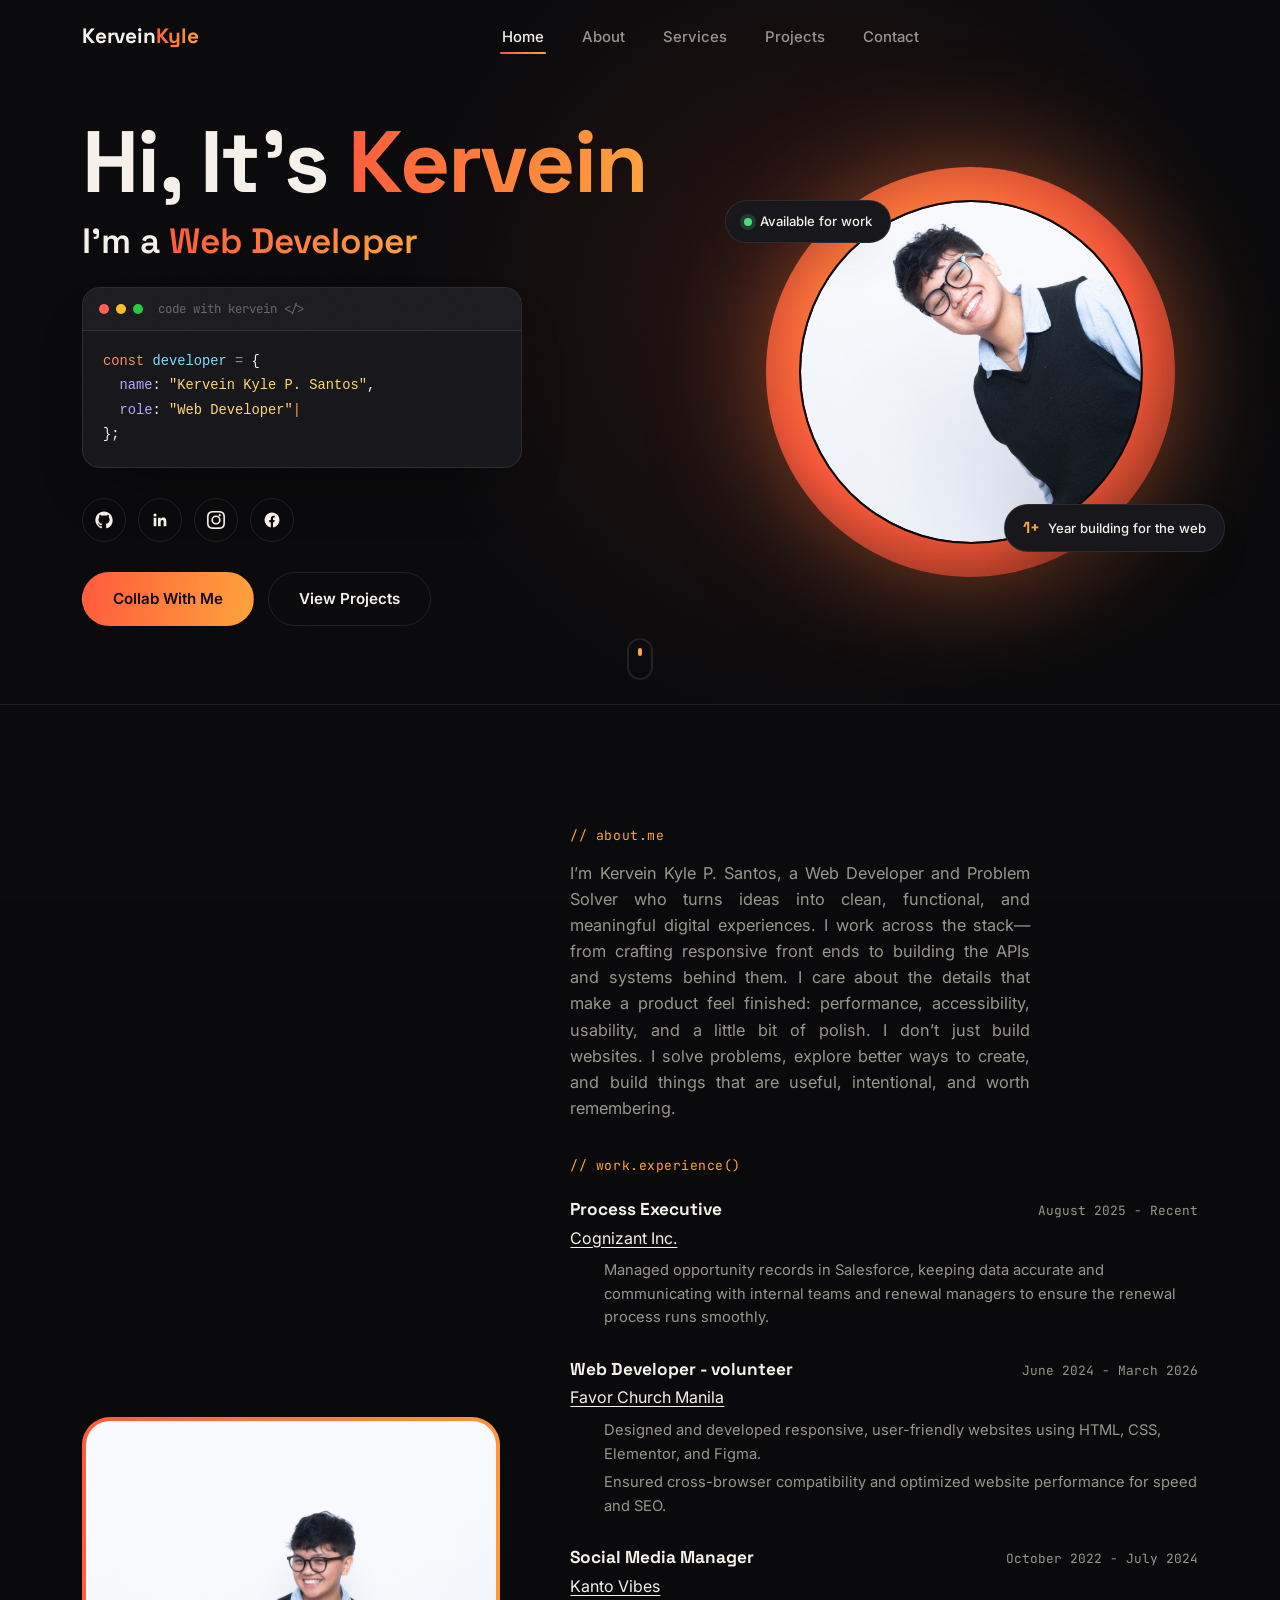
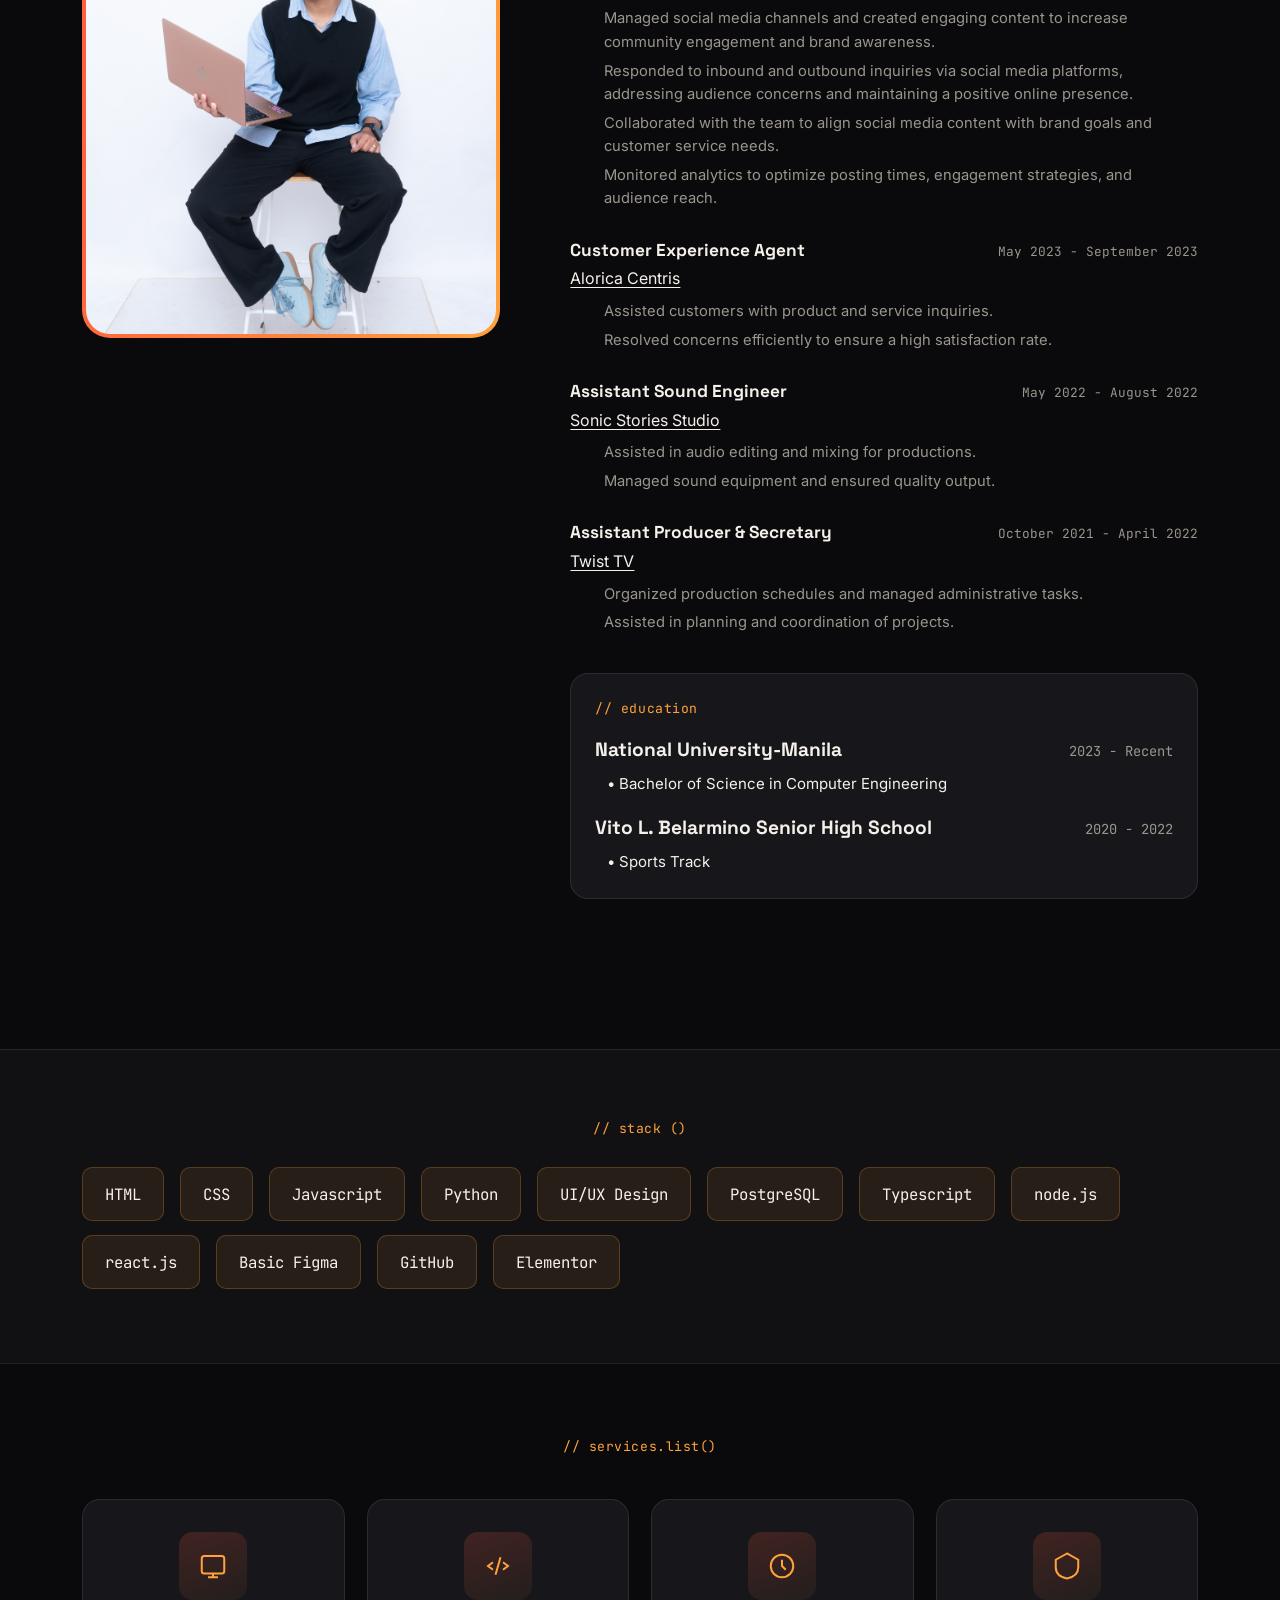
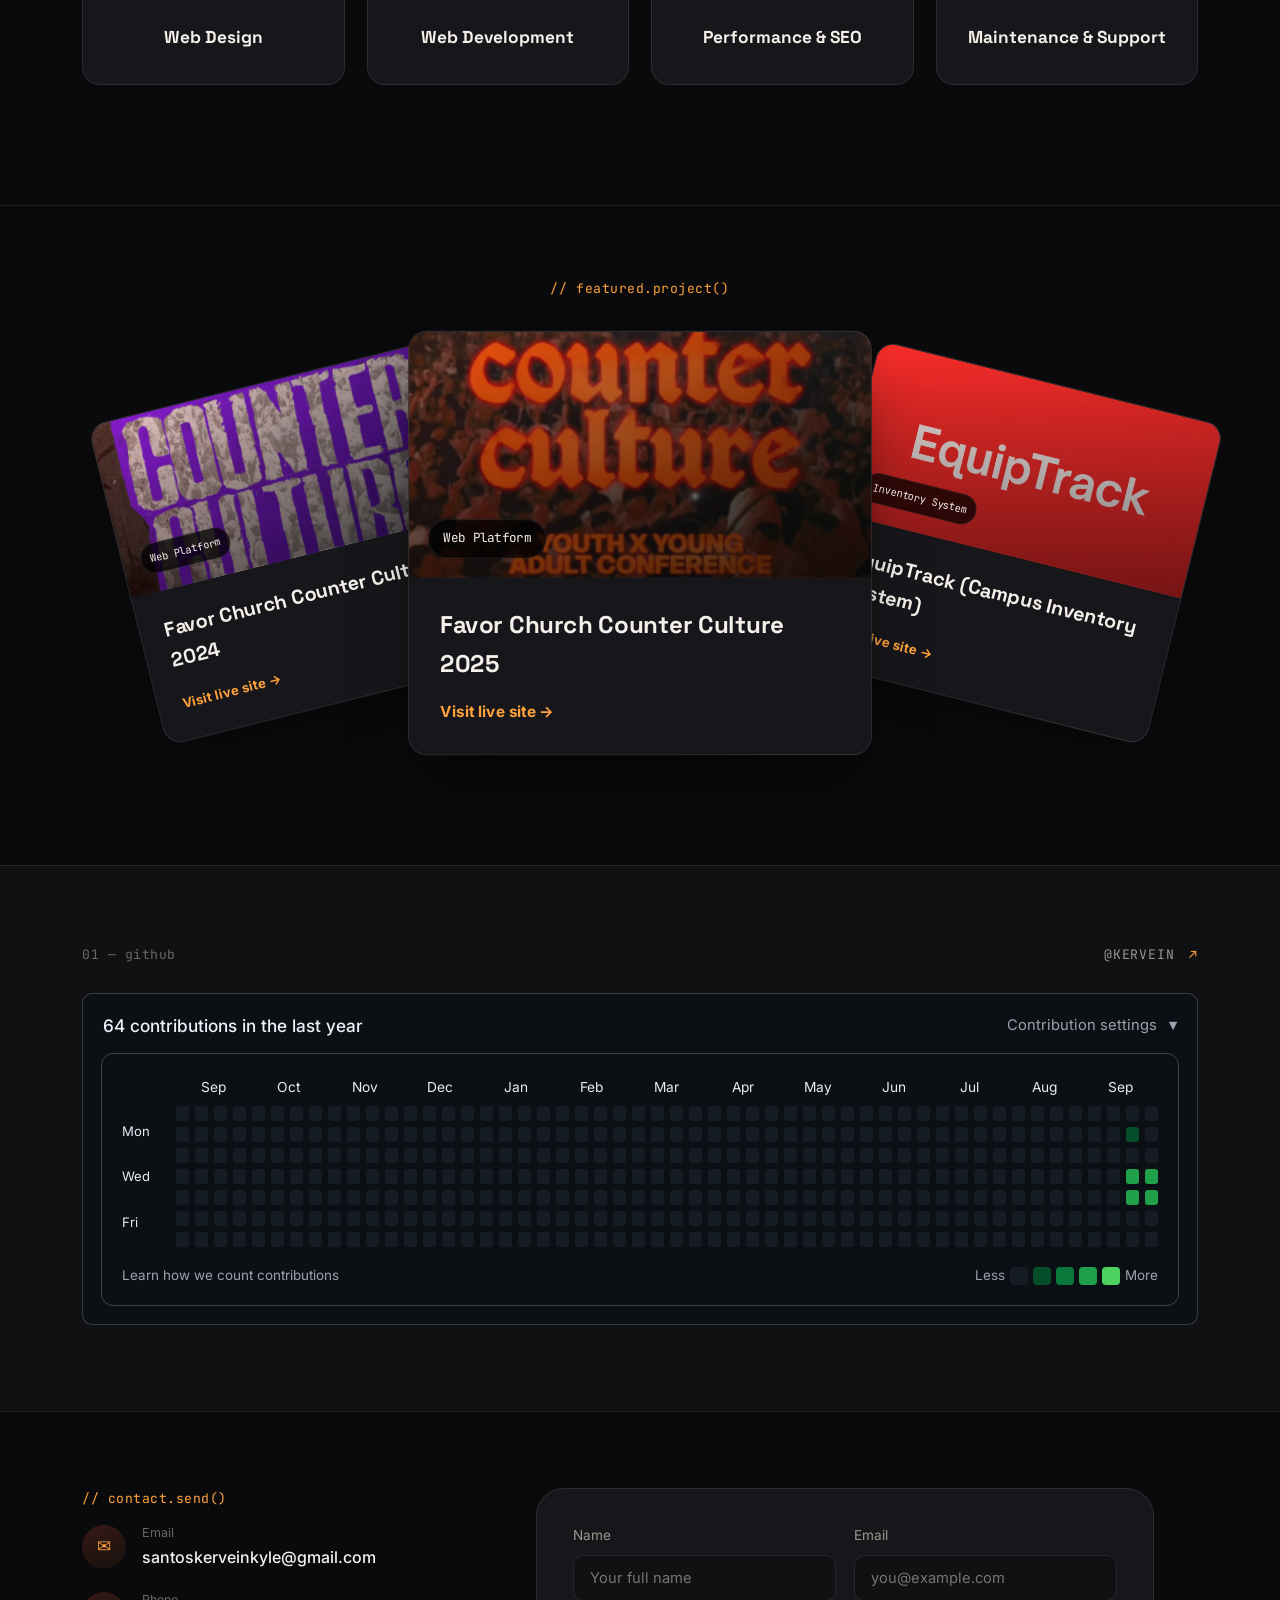
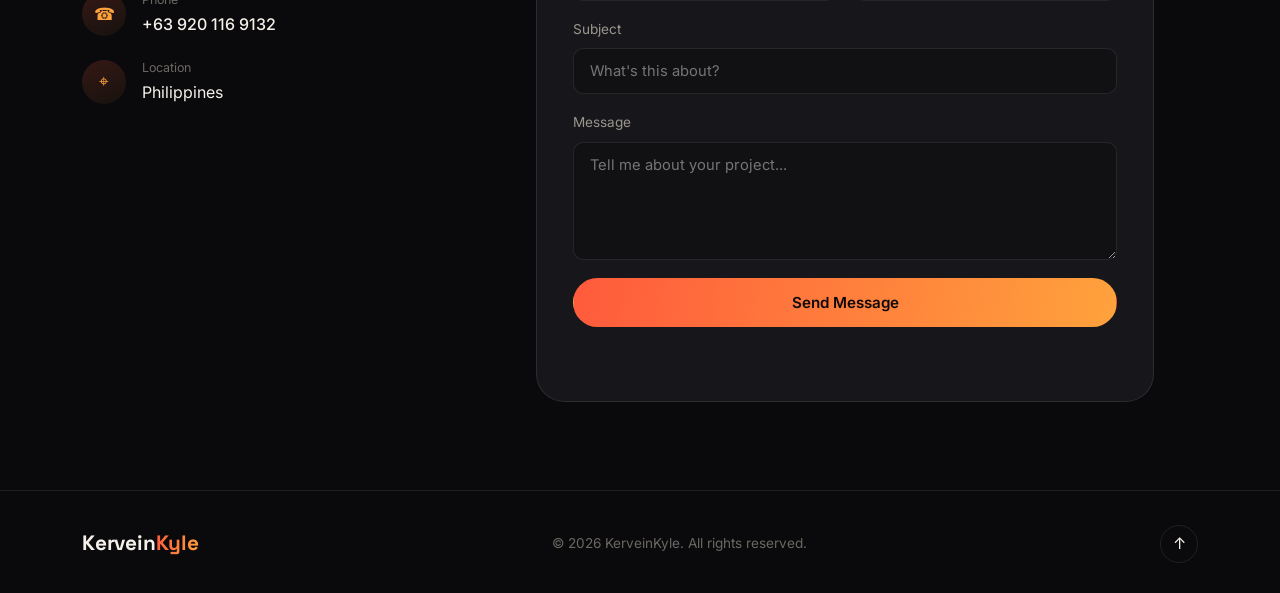
==== commit 2fb464fb: "commit - github" ====
--- a/html-port-web.html
+++ b/html-port-web.html
@@ -341,11 +341,11 @@
 
     <a class="github-contributions" href="https://github.com/kervein" target="_blank" rel="noopener" aria-label="View Kervein's GitHub contributions">
       <div class="github-summary">
-        <strong>62 contributions in 2026</strong>
+        <strong>64 contributions in the last year</strong>
         <span>Contribution settings <b aria-hidden="true">▾</b></span>
       </div>
       <div class="github-calendar" aria-hidden="true">
-        <div class="github-months"><span>Jan</span><span>Feb</span><span>Mar</span><span>Apr</span><span>May</span><span>Jun</span><span>Jul</span><span>Aug</span><span>Sep</span><span>Oct</span><span>Nov</span><span>Dec</span></div>
+        <div class="github-months"><span>Sep</span><span>Oct</span><span>Nov</span><span>Dec</span><span>Jan</span><span>Feb</span><span>Mar</span><span>Apr</span><span>May</span><span>Jun</span><span>Jul</span><span>Aug</span><span>Sep</span></div>
         <div class="github-calendar-layout">
           <div class="github-weekdays"><span>Mon</span><span>Wed</span><span>Fri</span></div>
           <div class="contribution-grid">
--- a/css-port-web.css
+++ b/css-port-web.css
@@ -786,7 +786,7 @@
 .github-calendar{ border: 1px solid #3a424c; border-radius: 12px; padding: 22px 20px 18px; overflow: hidden; }
 .github-months{
   display: grid;
-  grid-template-columns: repeat(12, 1fr);
+  grid-template-columns: repeat(13, 1fr);
   margin: 0 0 8px 54px;
   color: #e6edf5;
   font-size: .86rem;
@@ -796,8 +796,9 @@
 .github-weekdays{ display: flex; flex-direction: column; justify-content: space-around; padding: 2px 0; color: #e6edf5; font-size: .82rem; }
 .contribution-grid{
   display: grid;
-  grid-template-columns: repeat(24, minmax(5px, 1fr));
+  grid-template-columns: repeat(52, minmax(4px, 1fr));
   grid-template-rows: repeat(7, 1fr);
+  grid-auto-flow: column;
   gap: 6px;
 }
 .contribution-grid span{
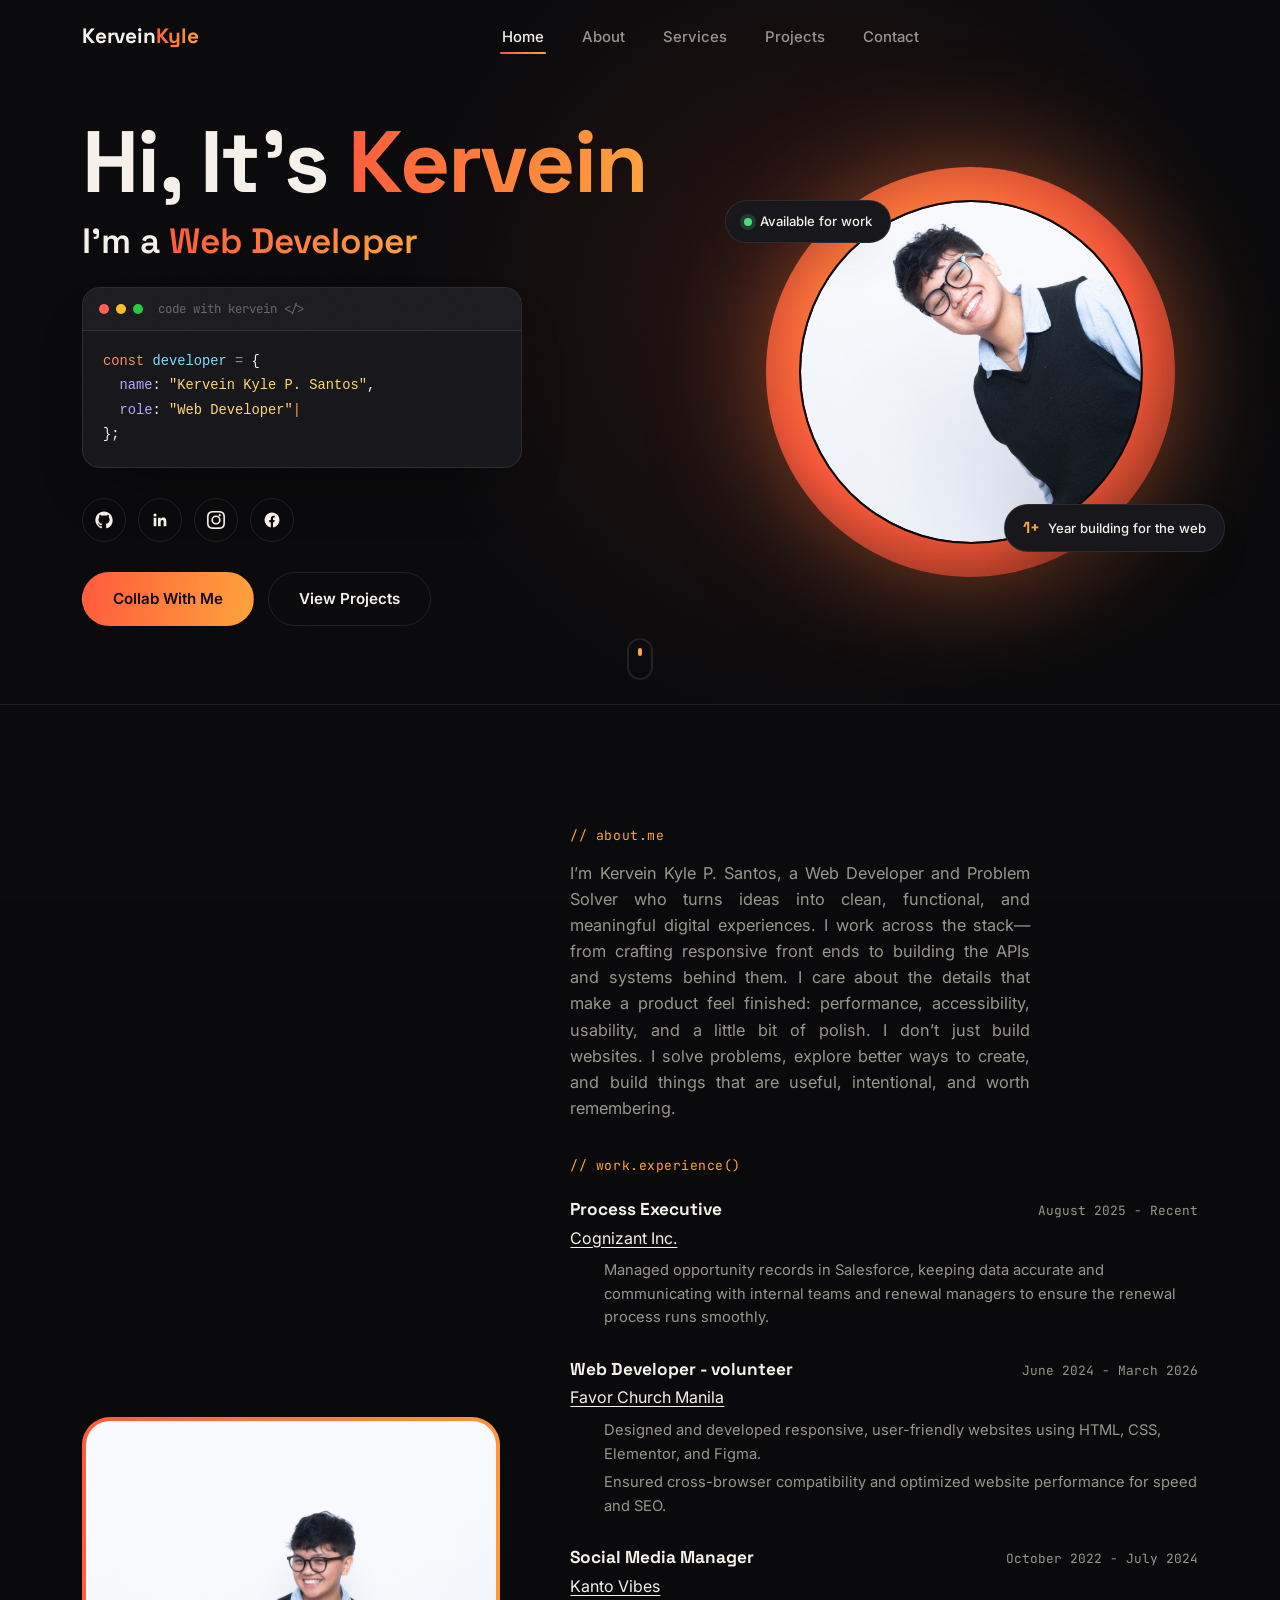
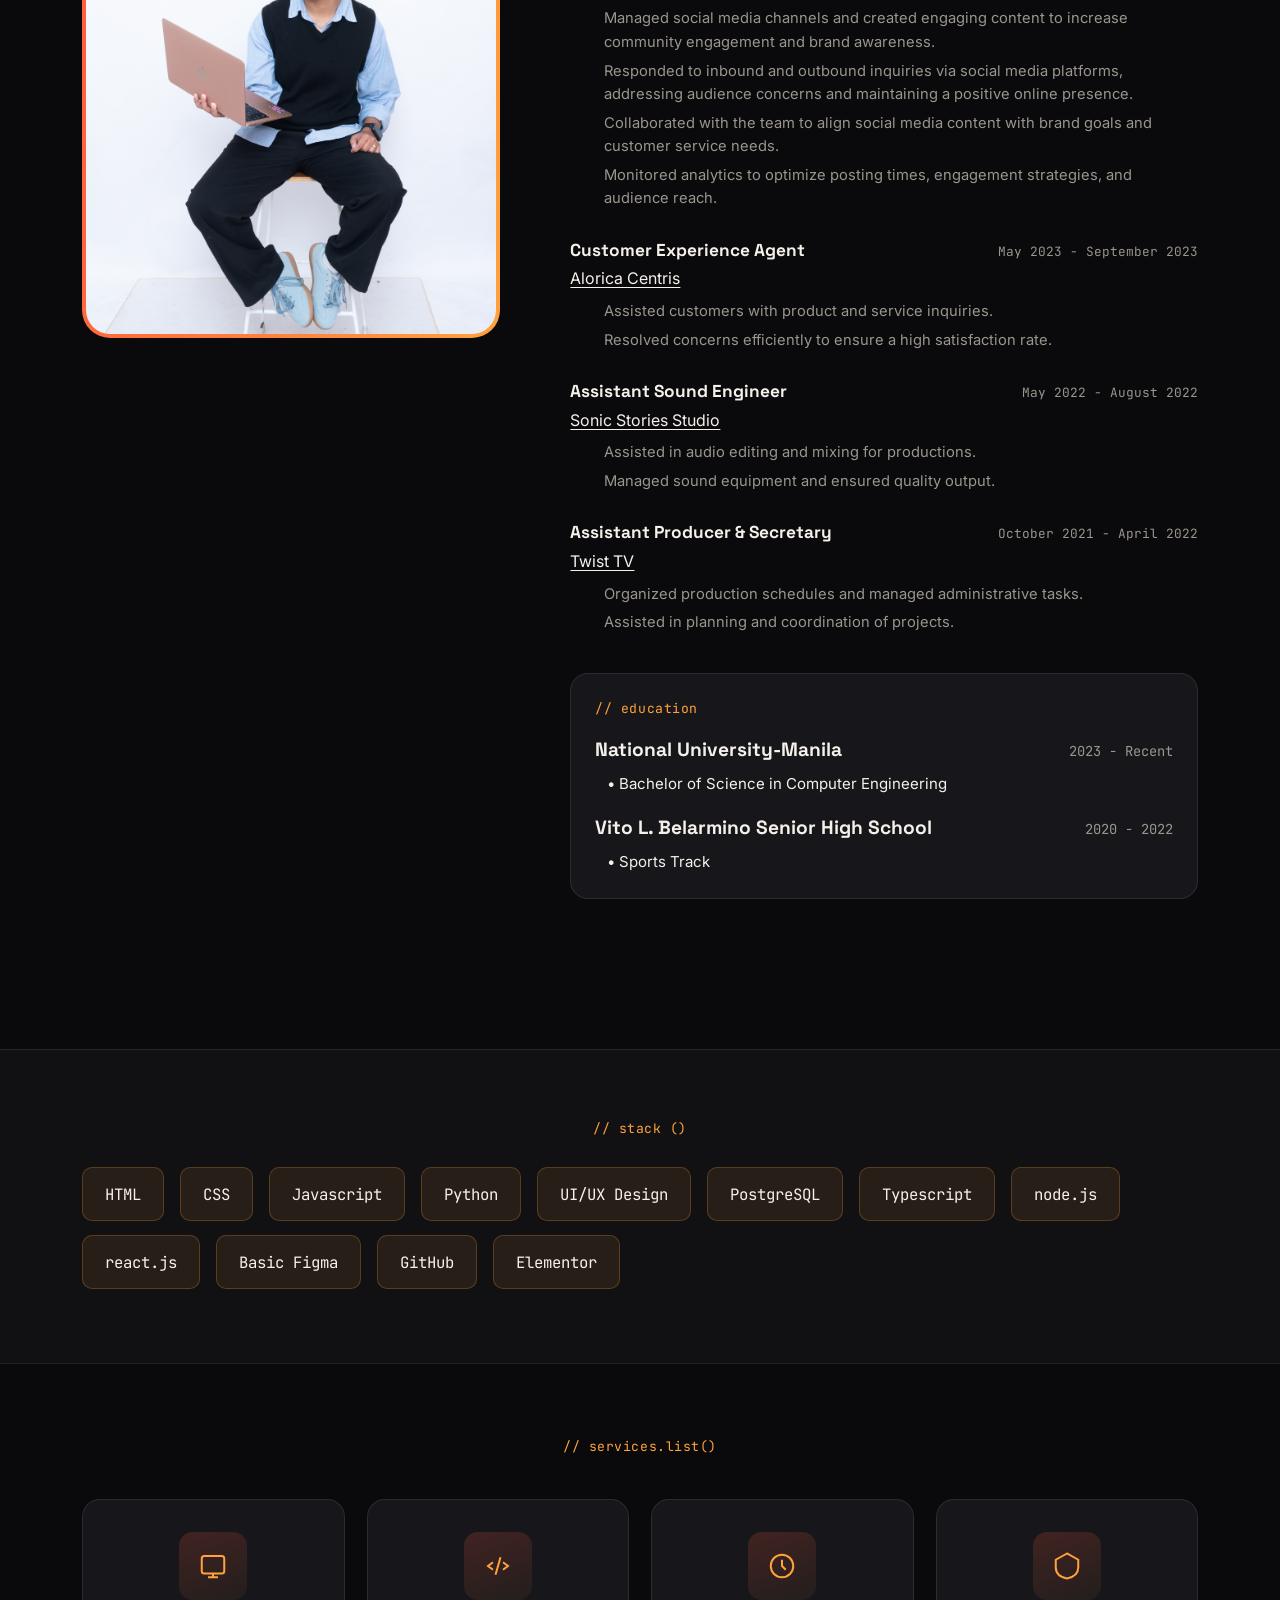
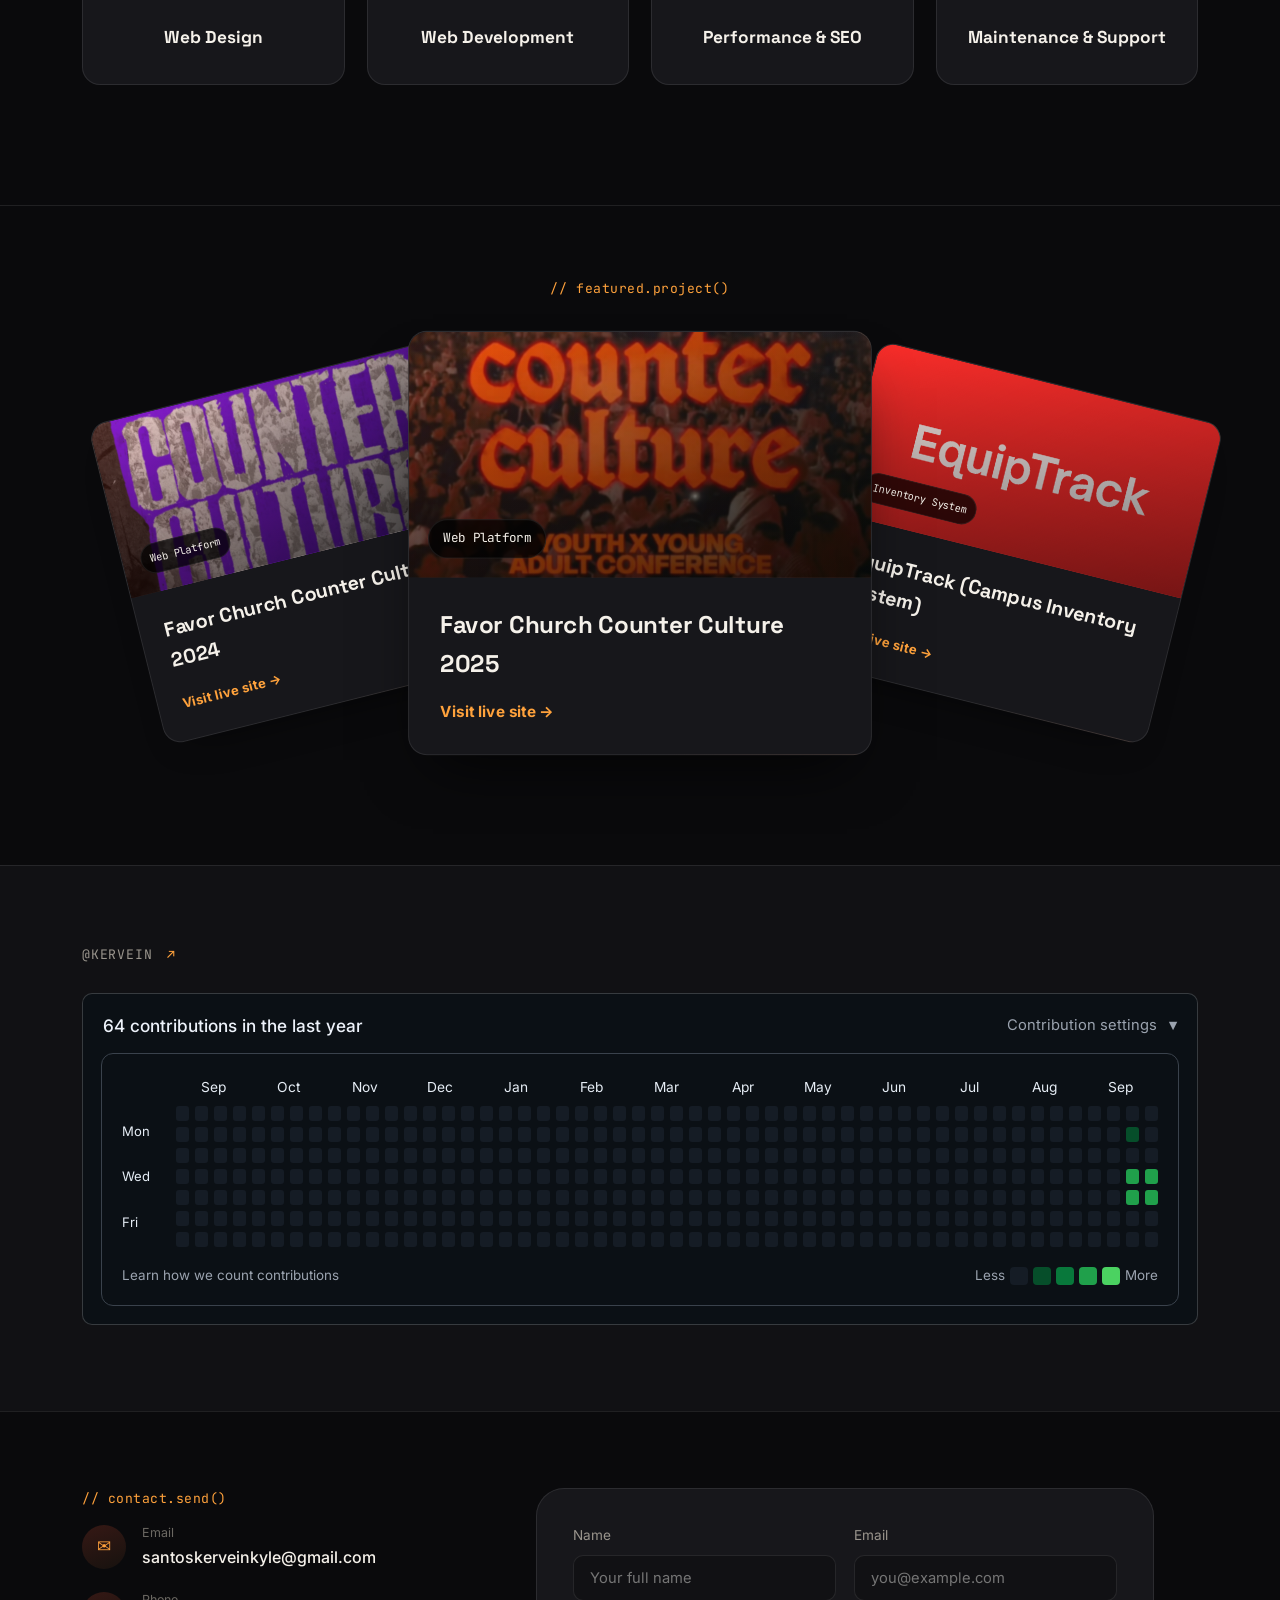
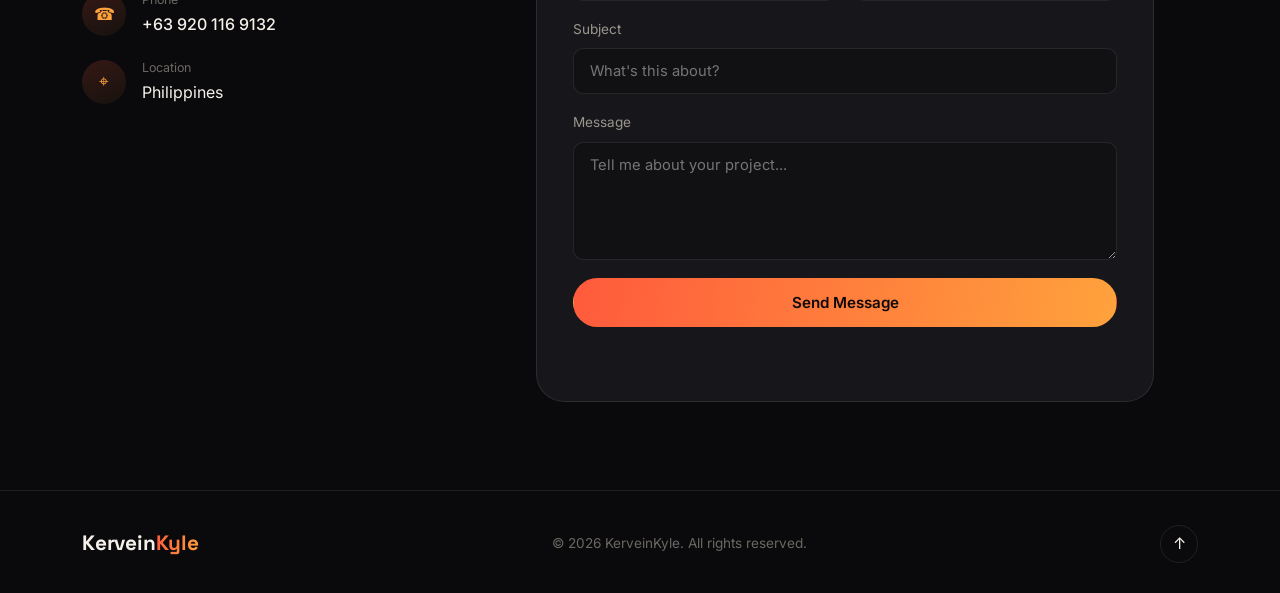
==== commit 94e76161: "commit - github" ====
--- a/html-port-web.html
+++ b/html-port-web.html
@@ -335,7 +335,6 @@
 <section class="github-section" id="github">
   <div class="container">
     <div class="github-heading" data-reveal>
-      <p class="eyebrow">01 — github</p>
       <a href="https://github.com/kervein" target="_blank" rel="noopener" class="github-link">@KERVEIN <span aria-hidden="true">↗</span></a>
     </div>
 
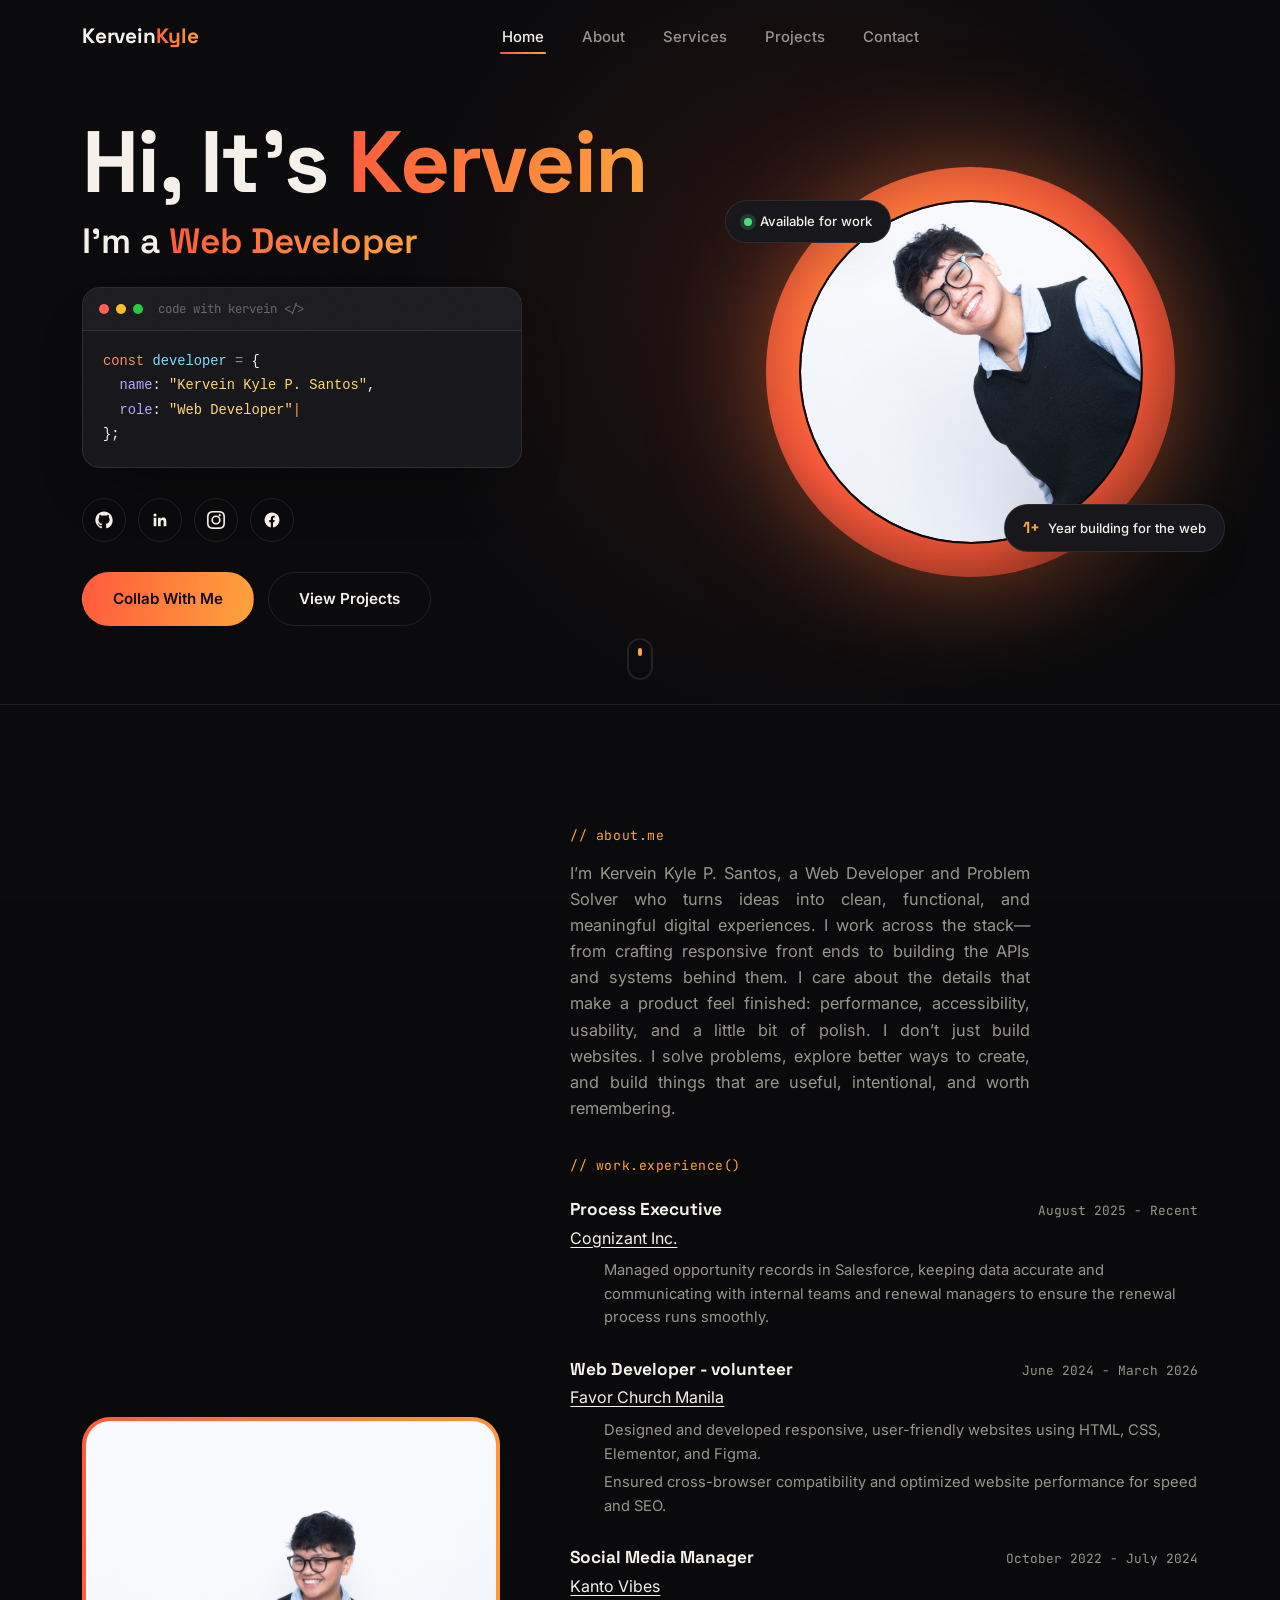
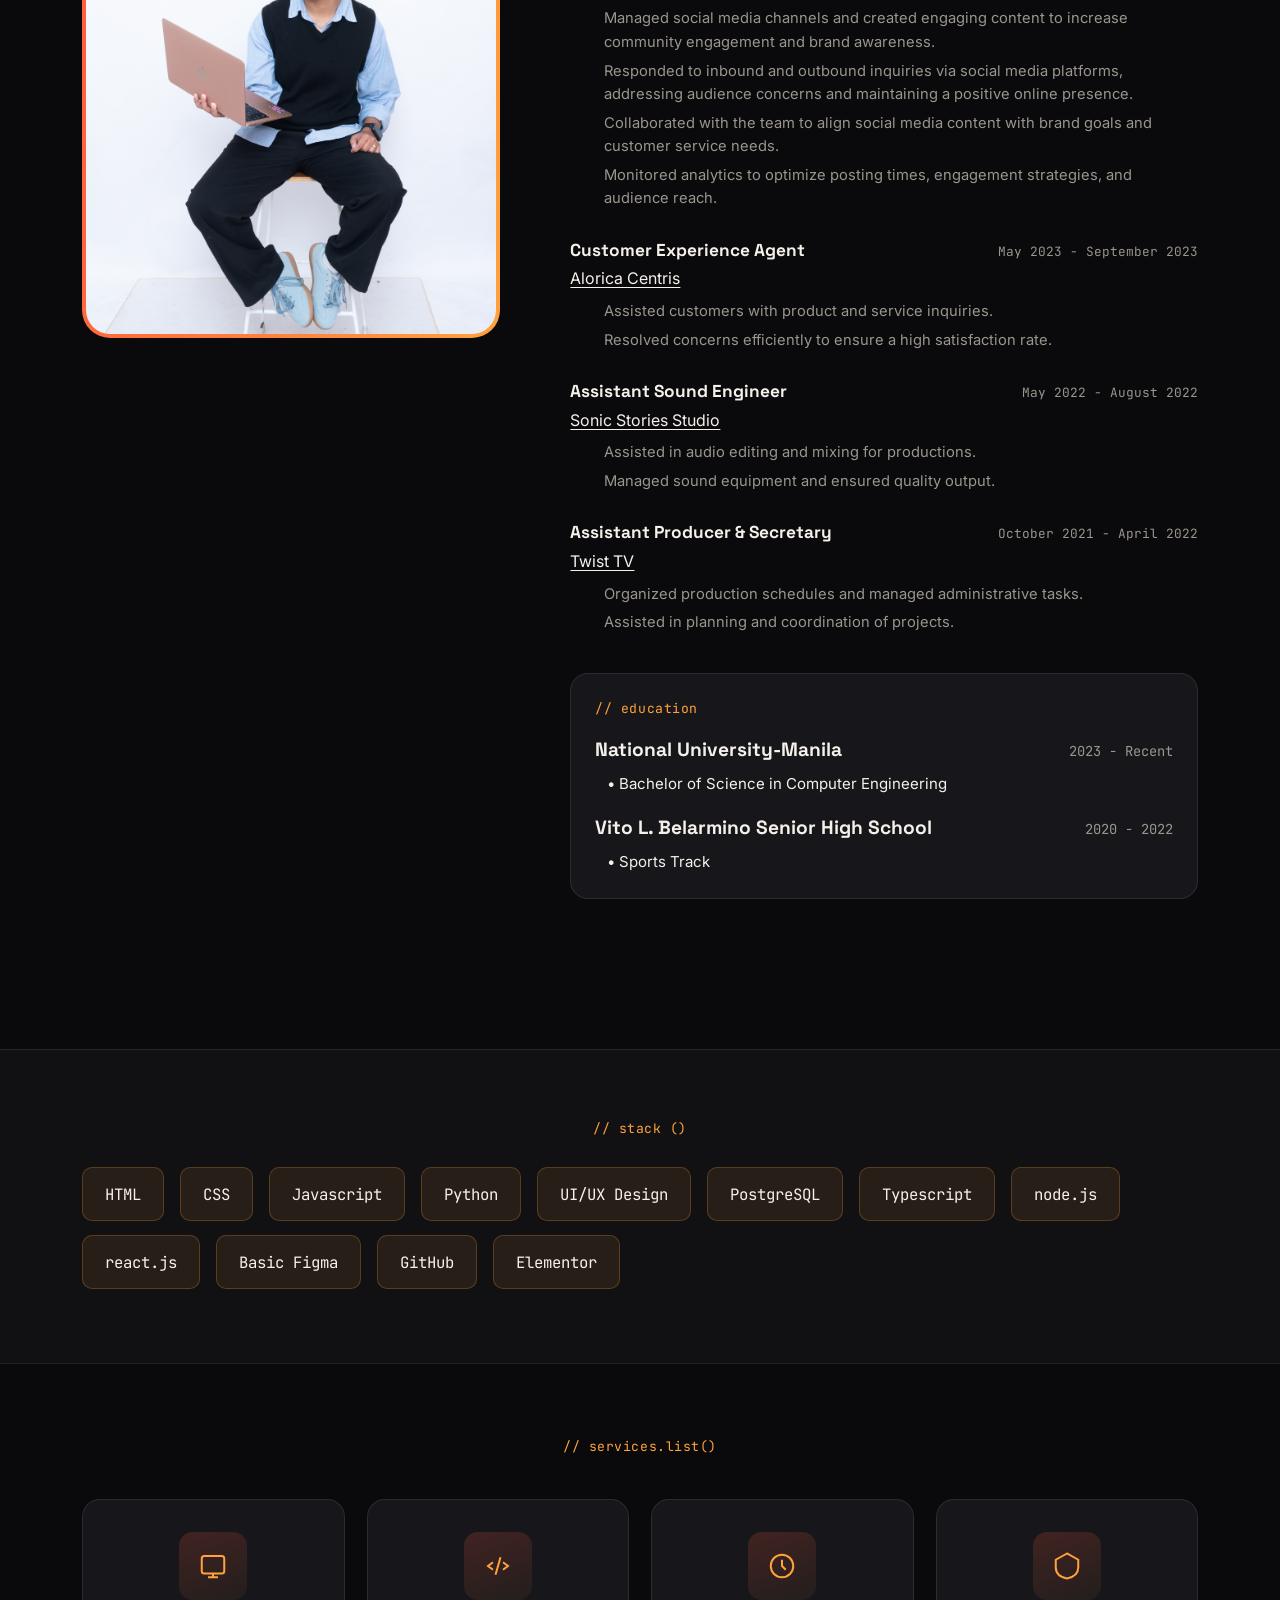
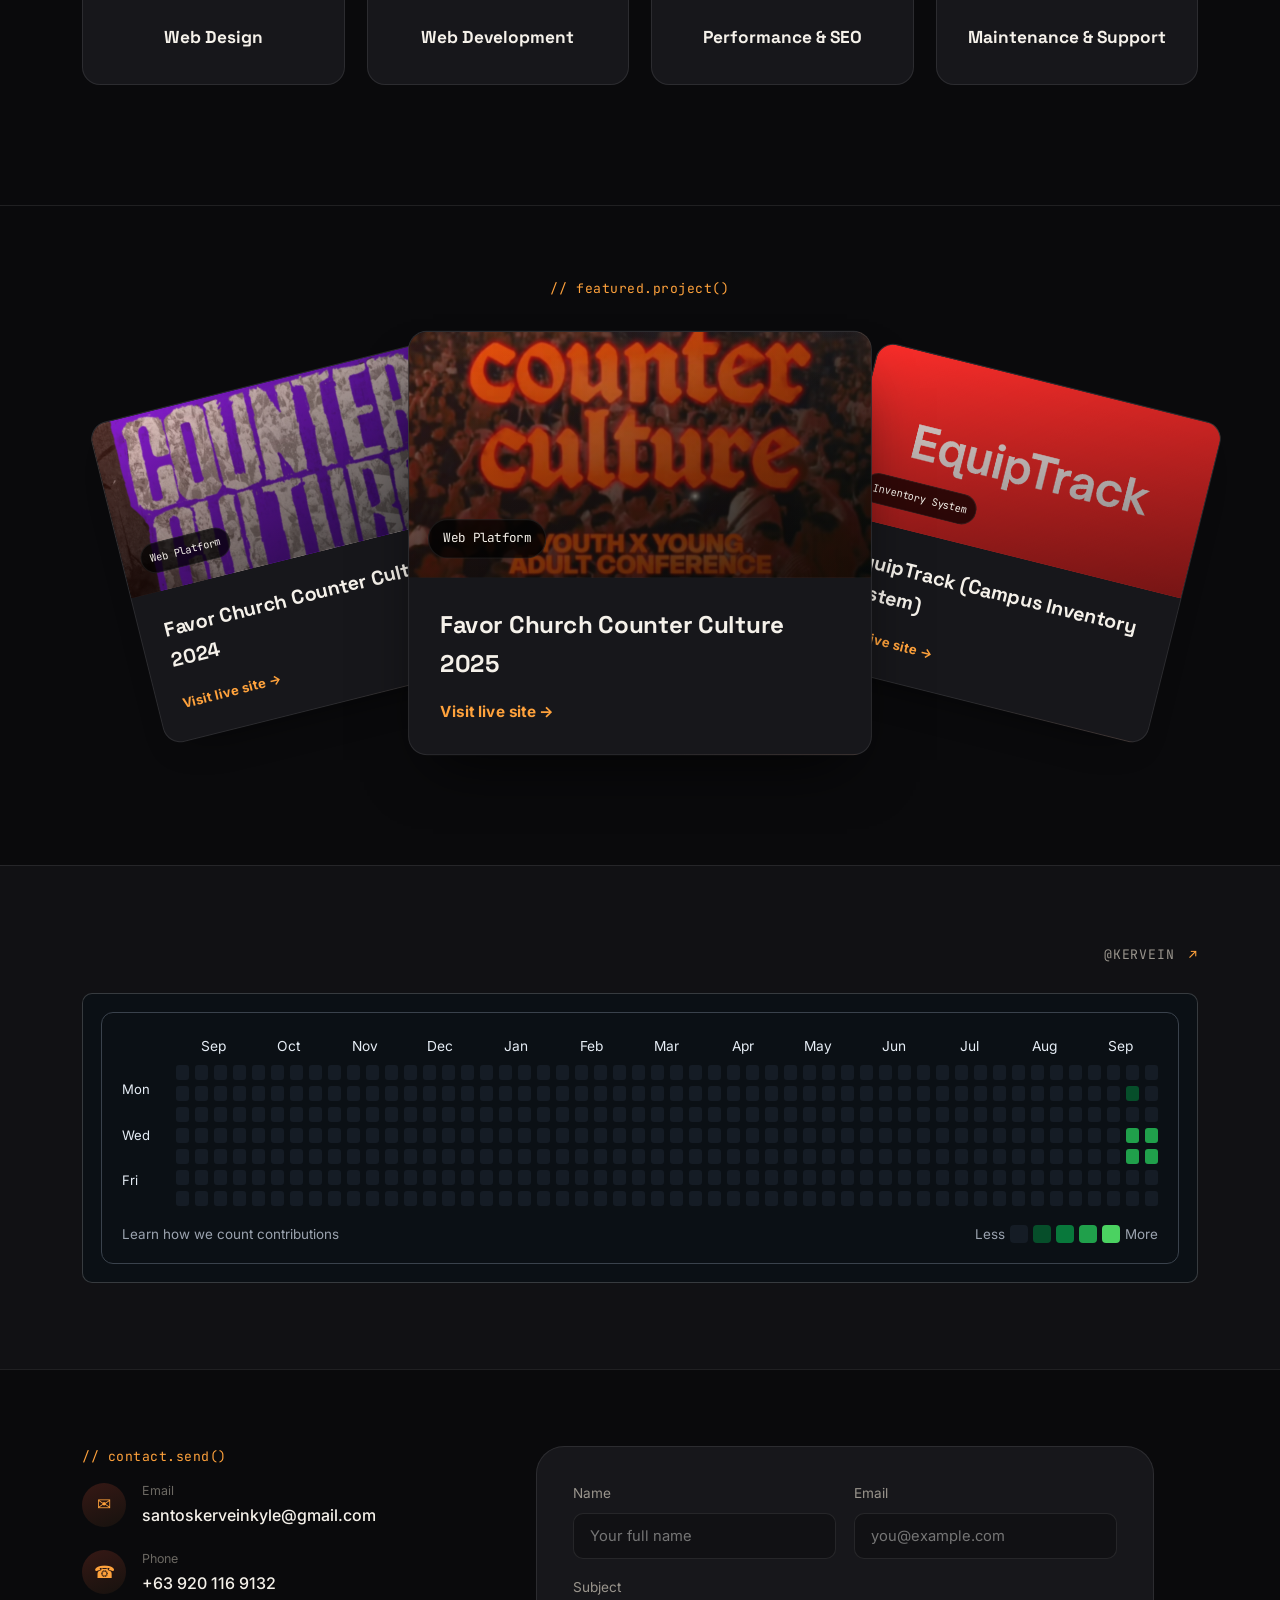
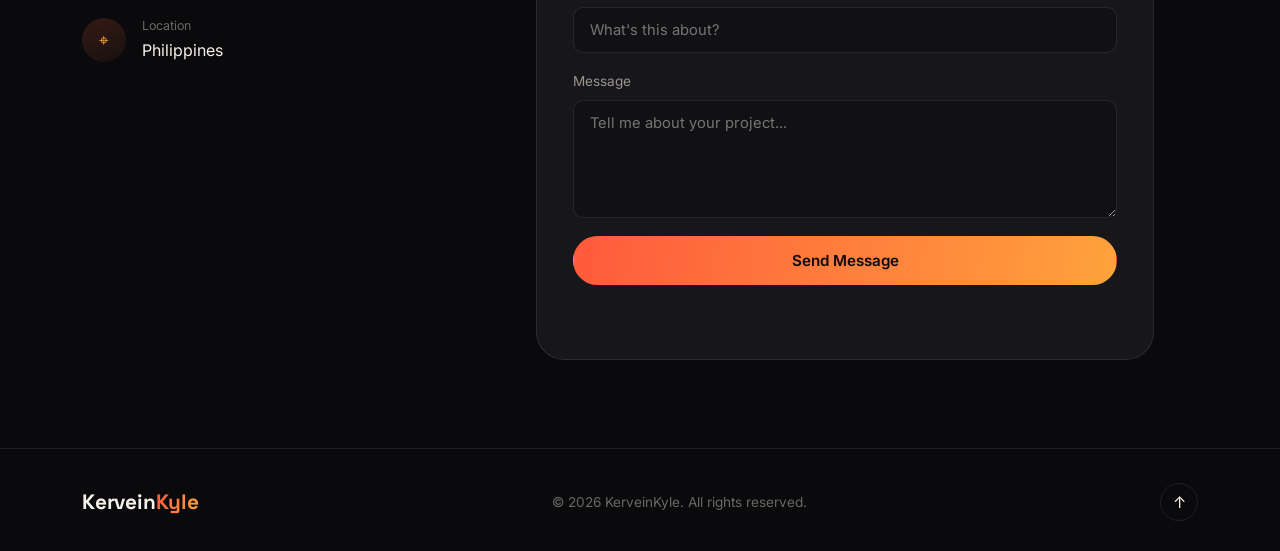
==== commit f29b82db: "commit - github contribution" ====
--- a/html-port-web.html
+++ b/html-port-web.html
@@ -339,10 +339,6 @@
     </div>
 
     <a class="github-contributions" href="https://github.com/kervein" target="_blank" rel="noopener" aria-label="View Kervein's GitHub contributions">
-      <div class="github-summary">
-        <strong>64 contributions in the last year</strong>
-        <span>Contribution settings <b aria-hidden="true">▾</b></span>
-      </div>
       <div class="github-calendar" aria-hidden="true">
         <div class="github-months"><span>Sep</span><span>Oct</span><span>Nov</span><span>Dec</span><span>Jan</span><span>Feb</span><span>Mar</span><span>Apr</span><span>May</span><span>Jun</span><span>Jul</span><span>Aug</span><span>Sep</span></div>
         <div class="github-calendar-layout">
--- a/css-port-web.css
+++ b/css-port-web.css
@@ -750,6 +750,7 @@
 }
 .github-heading .eyebrow{ margin: 0; color: var(--text-dim); }
 .github-link{
+  margin-left: auto;
   color: var(--text-muted);
   font-family: var(--font-mono);
   font-size: .82rem;
@@ -771,18 +772,6 @@
   box-shadow: 0 18px 48px -28px rgba(255,90,60,.45);
   transform: translateY(-3px);
 }
-.github-summary{
-  display: flex;
-  align-items: center;
-  justify-content: space-between;
-  gap: 20px;
-  padding: 0 2px 14px;
-  color: #edf2fa;
-  font-family: var(--font-body);
-}
-.github-summary strong{ font-size: 1.08rem; font-weight: 500; }
-.github-summary span{ color: #9ba3af; font-size: .92rem; }
-.github-summary b{ padding-left: 8px; color: #9ba3af; }
 .github-calendar{ border: 1px solid #3a424c; border-radius: 12px; padding: 22px 20px 18px; overflow: hidden; }
 .github-months{
   display: grid;
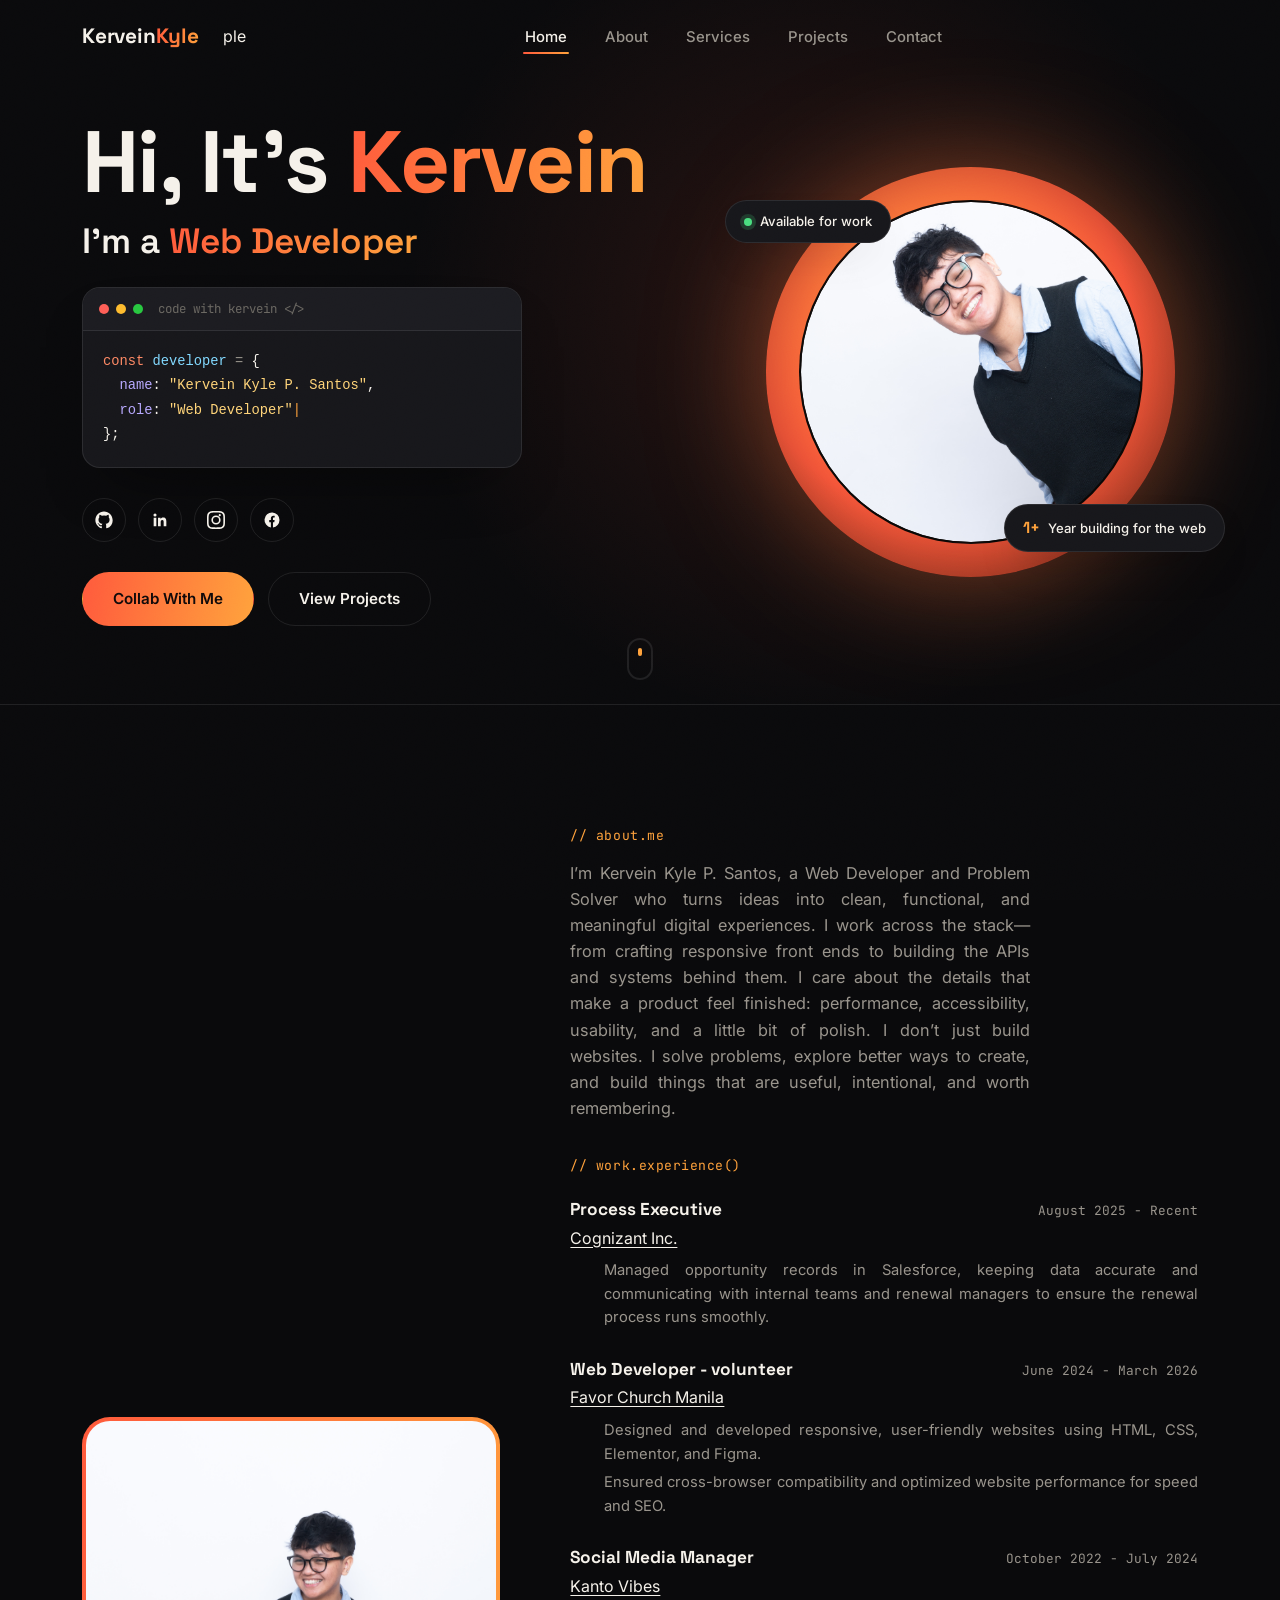
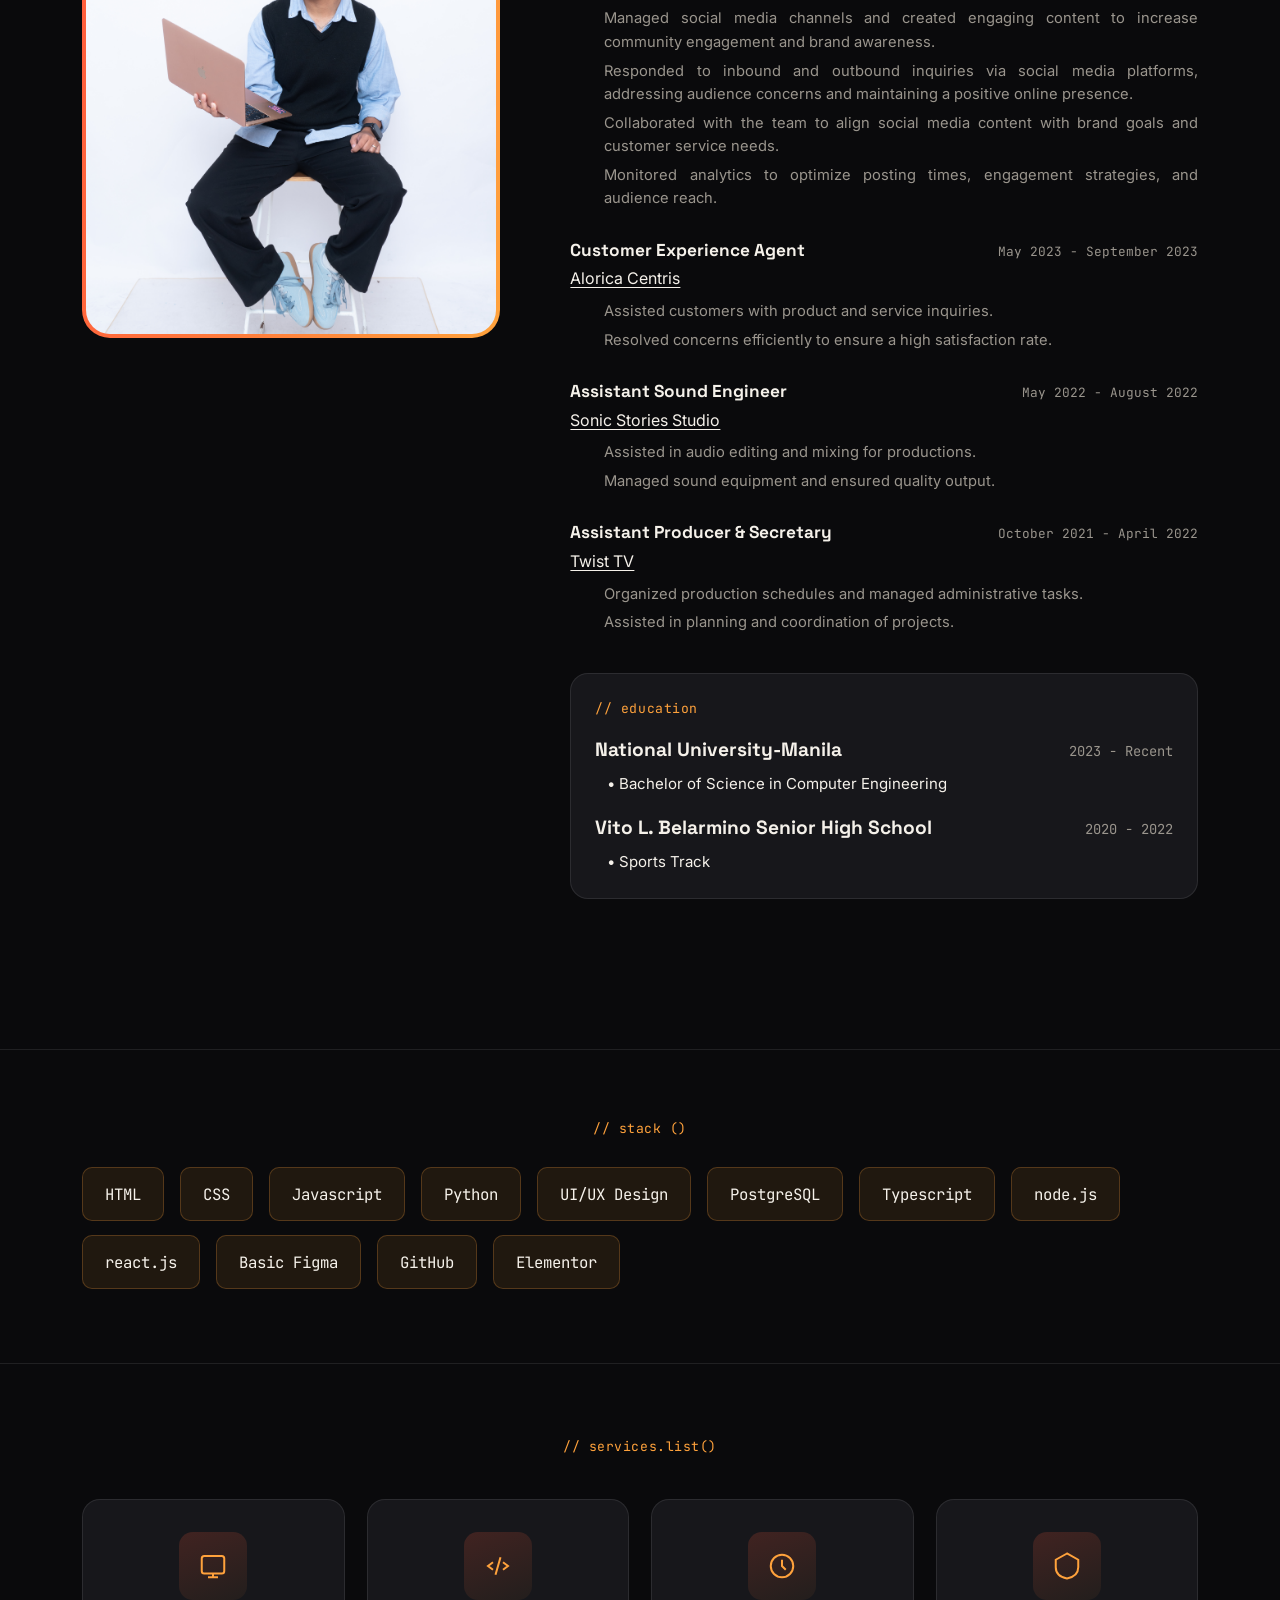
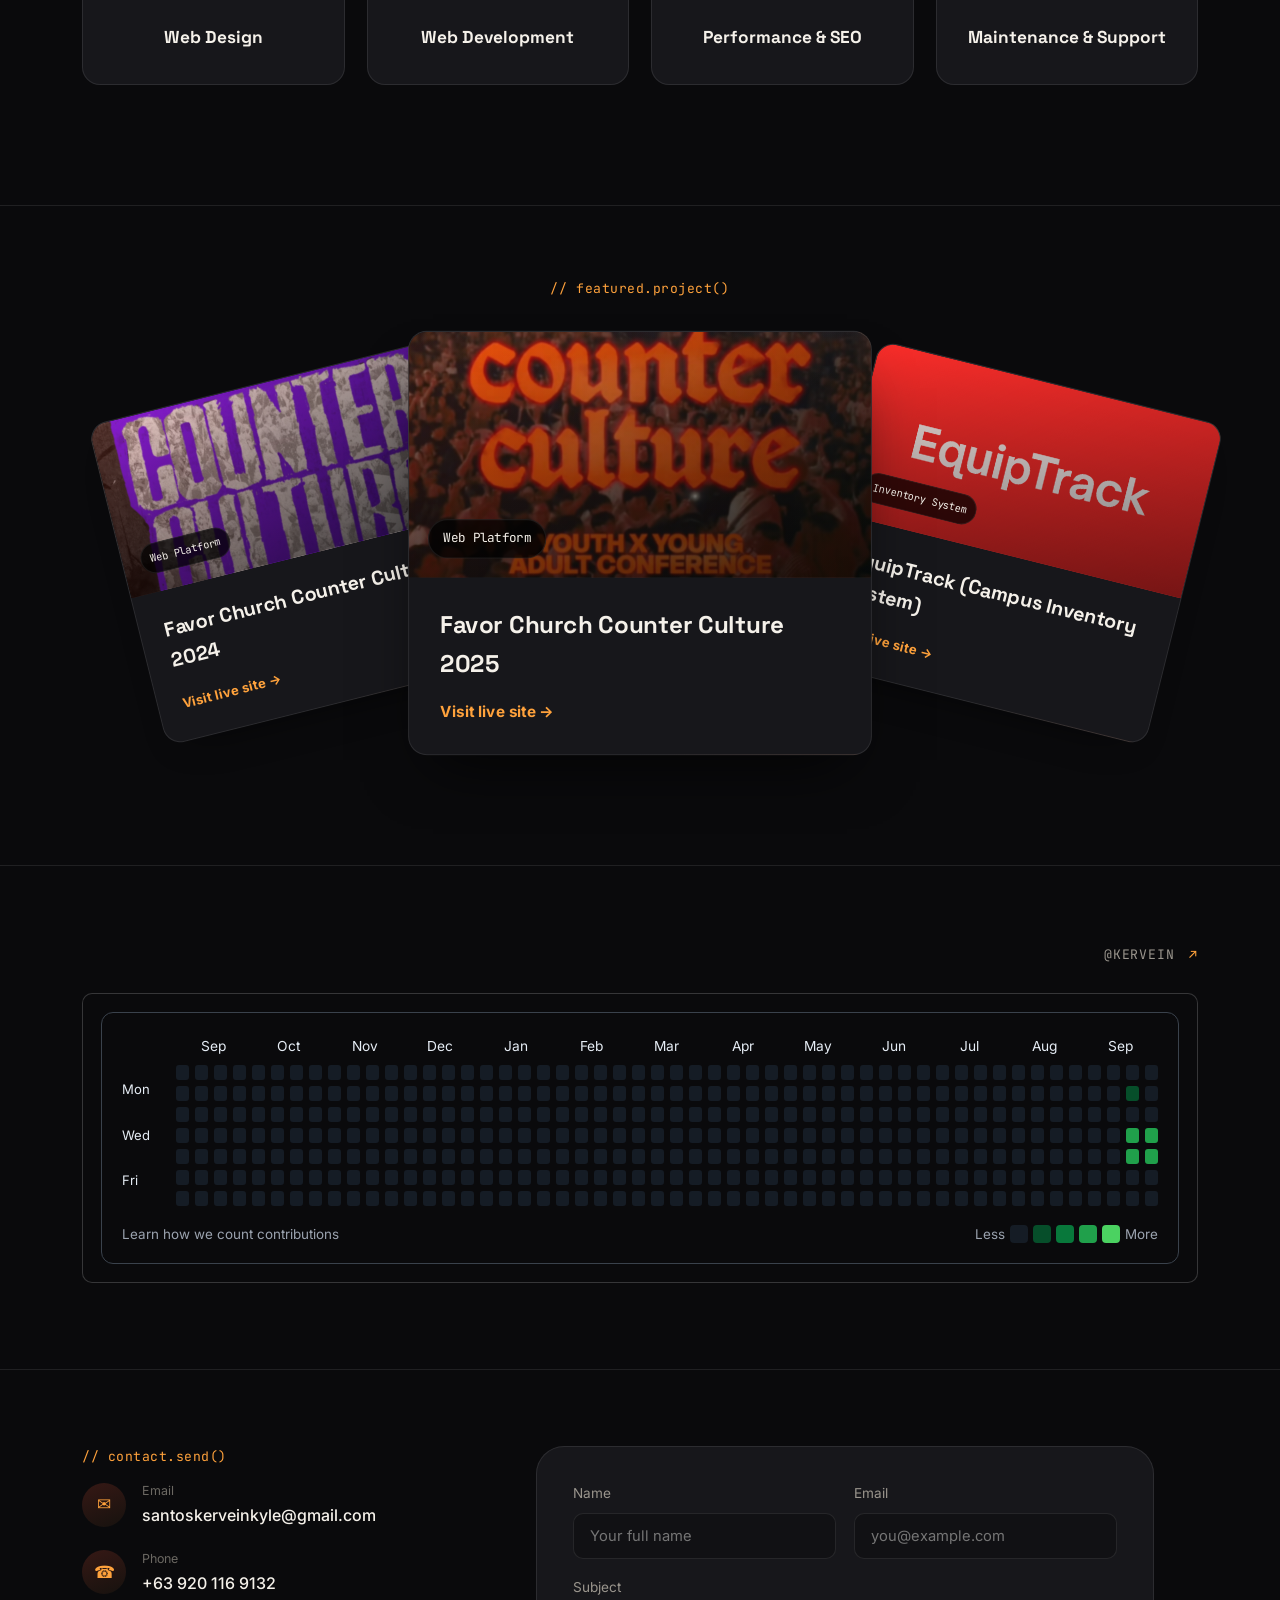
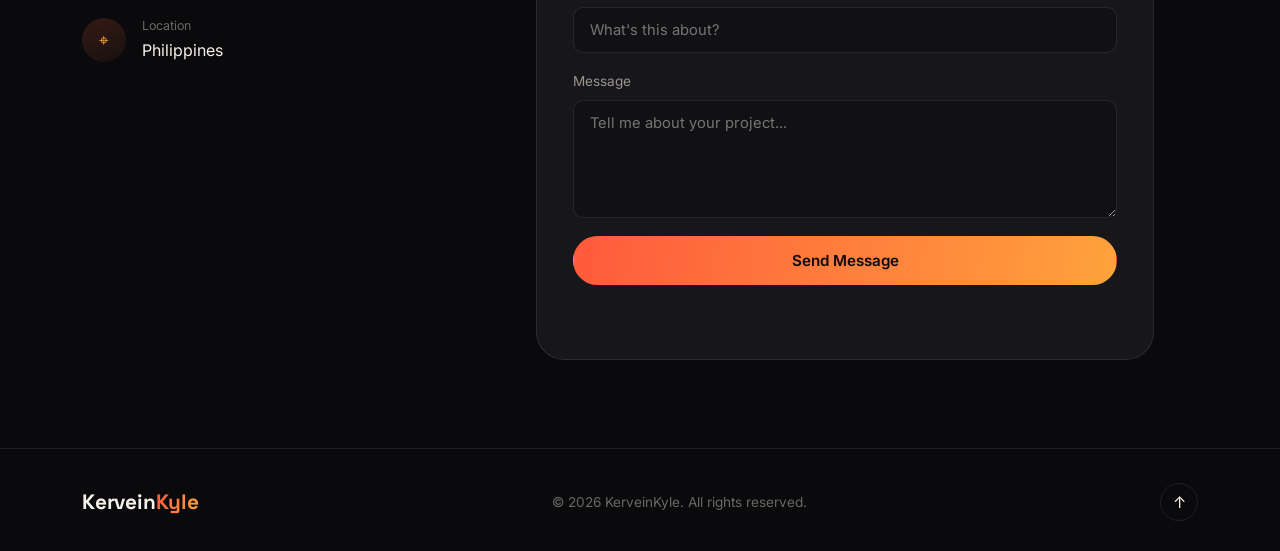
==== commit b961d73e: "commit - kervein.dev" ====
--- a/html-port-web.html
+++ b/html-port-web.html
@@ -3,8 +3,17 @@
 <head>
 <meta charset="UTF-8">
 <meta name="viewport" content="width=device-width, initial-scale=1.0">
-<title>Kervein Kyle P. Santos — Web Developer</title>
+<title>kervein.dev</title>
 <meta name="description" content="Portfolio of Kervein Kyle P. Santos, Web Developer.">
+<meta name="theme-color" content="#0a0a0c">
+<link rel="canonical" href="https://kervein.dev/">
+<meta property="og:type" content="website">
+<meta property="og:url" content="https://kervein.dev/">
+<meta property="og:title" content="kervein.dev">
+<meta property="og:description" content="Portfolio of Kervein Kyle P. Santos, Web Developer.">
+<meta name="twitter:card" content="summary">
+<meta name="twitter:title" content="kervein.dev">
+<meta name="twitter:description" content="Portfolio of Kervein Kyle P. Santos, Web Developer.">
 
 <link rel="preconnect" href="https://fonts.googleapis.com">
 <link rel="preconnect" href="https://fonts.gstatic.com" crossorigin>
@@ -20,7 +29,7 @@
 <header class="site-header" id="siteHeader">
   <nav class="nav container">
     <a href="#home" class="logo">Kervein<span class="accent-text">Kyle</span></a>
-
+ple
     <ul class="nav-links" id="navLinks">
       <li><a href="#home" class="nav-link active-link">Home</a></li>
       <li><a href="#about" class="nav-link">About</a></li>
--- a/css-port-web.css
+++ b/css-port-web.css
@@ -490,7 +490,10 @@
 }
 .stat-label{ font-size: .82rem; color: var(--text-muted); }
 
-.about-copy .section-desc{ text-align: justify; }
+.section-desc:not(.center),
+.work-entry li,
+.education-entry > p,
+.project-body p{ text-align: justify; }
 .about-heading-row .eyebrow{ margin: 0 0 14px; }
 
 .work-experience{ margin: 34px 0 38px; }
@@ -739,7 +742,7 @@
 .github-section{
   padding: 78px 0 86px;
   border-top: 1px solid var(--border);
-  background: var(--bg-soft);
+  background: var(--bg);
 }
 .github-heading{
   display: flex;
@@ -764,7 +767,7 @@
   padding: 18px;
   border: 1px solid rgba(255,255,255,.18);
   border-radius: var(--radius-sm);
-  background: #0b1015;
+  background: var(--bg);
   transition: border-color .25s ease, box-shadow .25s ease, transform .25s var(--ease);
 }
 .github-contributions:hover{
@@ -772,7 +775,7 @@
   box-shadow: 0 18px 48px -28px rgba(255,90,60,.45);
   transform: translateY(-3px);
 }
-.github-calendar{ border: 1px solid #3a424c; border-radius: 12px; padding: 22px 20px 18px; overflow: hidden; }
+.github-calendar{ border: 1px solid #3a424c; border-radius: 12px; padding: 22px 20px 18px; overflow: hidden; background: var(--bg); }
 .github-months{
   display: grid;
   grid-template-columns: repeat(13, 1fr);
@@ -885,7 +888,7 @@
 .stack-section{
   padding: 68px 0 74px;
   border-top: 1px solid var(--border);
-  background: var(--bg-soft);
+  background: var(--bg);
 }
 .stack-heading{
   display: flex;
@@ -1036,6 +1039,43 @@
   .services-grid{ grid-template-columns: 1fr; }
   .form-row{ grid-template-columns: 1fr; }
 
+  .hero{ padding: 104px 0 68px; }
+  .hero-copy{ min-width: 0; }
+  .hero-actions .btn{ flex: 1 1 160px; }
+  .terminal{ max-width: 100%; }
+  .terminal-title{ font-size: .68rem; }
+  .terminal-body{
+    padding: 16px 14px 18px;
+    font-size: .72rem;
+    white-space: pre-wrap;
+    overflow-wrap: anywhere;
+    word-break: break-word;
+    overflow-x: hidden;
+  }
+
+  .about{ padding: 84px 0; }
+  .education-entry-heading{ align-items: flex-start; flex-direction: column; gap: 4px; }
+  .education-entry-heading span{ white-space: normal; }
+
+  .stack-section{ padding: 56px 0 62px; }
+  .stack-list{ gap: 10px; }
+  .stack-chip{ min-height: 48px; padding: 9px 15px; font-size: .86rem; }
+
+  .services{ padding: 58px 0 82px; }
+  .services-heading{ margin-bottom: 28px; }
+
+  .github-section{ padding: 58px 0 68px; }
+  .github-heading{ margin-bottom: 20px; }
+  .github-contributions{ padding: 10px; }
+  .github-calendar{ overflow-x: auto; padding: 16px 14px 14px; }
+  .github-months,
+  .github-calendar-layout,
+  .github-legend{ min-width: 720px; }
+  .github-months{ margin-left: 54px; }
+  .github-calendar-layout{ gap: 8px; }
+  .contribution-grid{ gap: 5px; }
+  .github-legend{ margin-top: 14px; }
+
   .float-chip{ display: none; }
   .hero-glow-ring{ width: 78vw; }
 
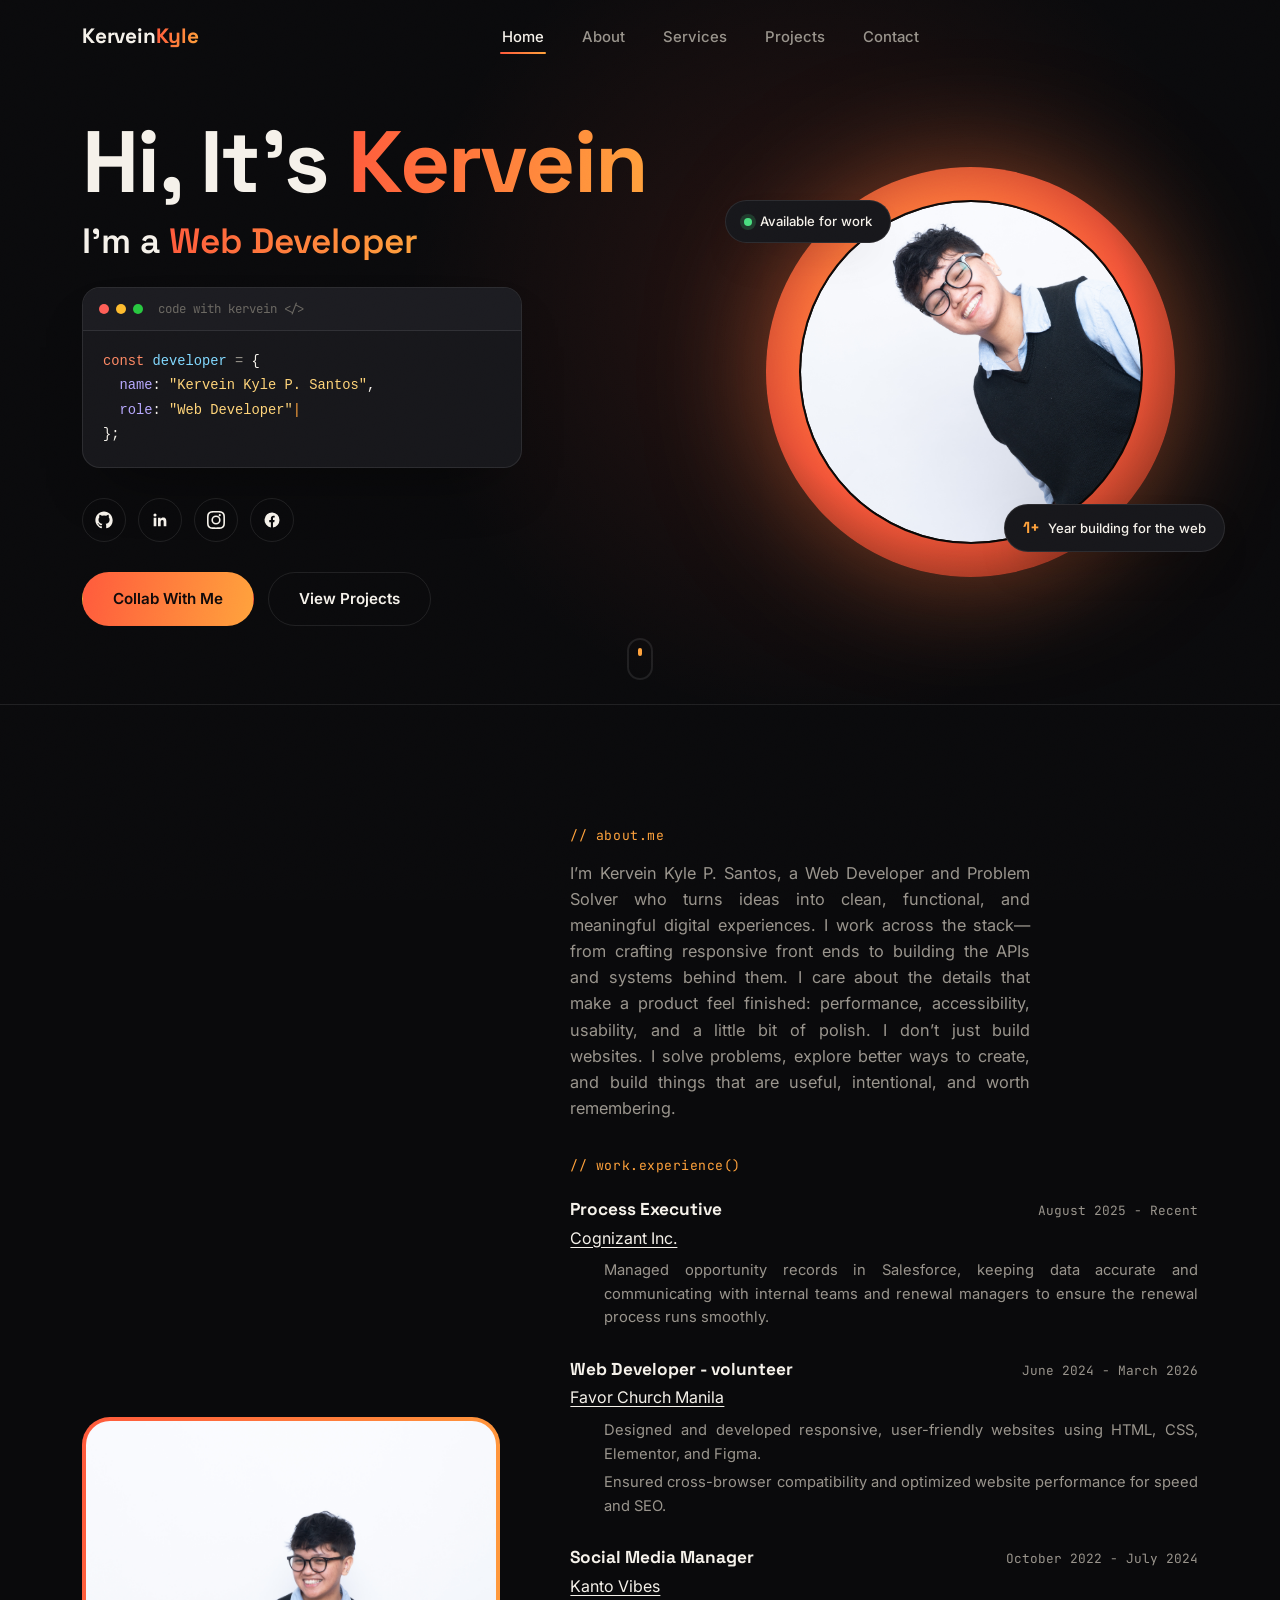
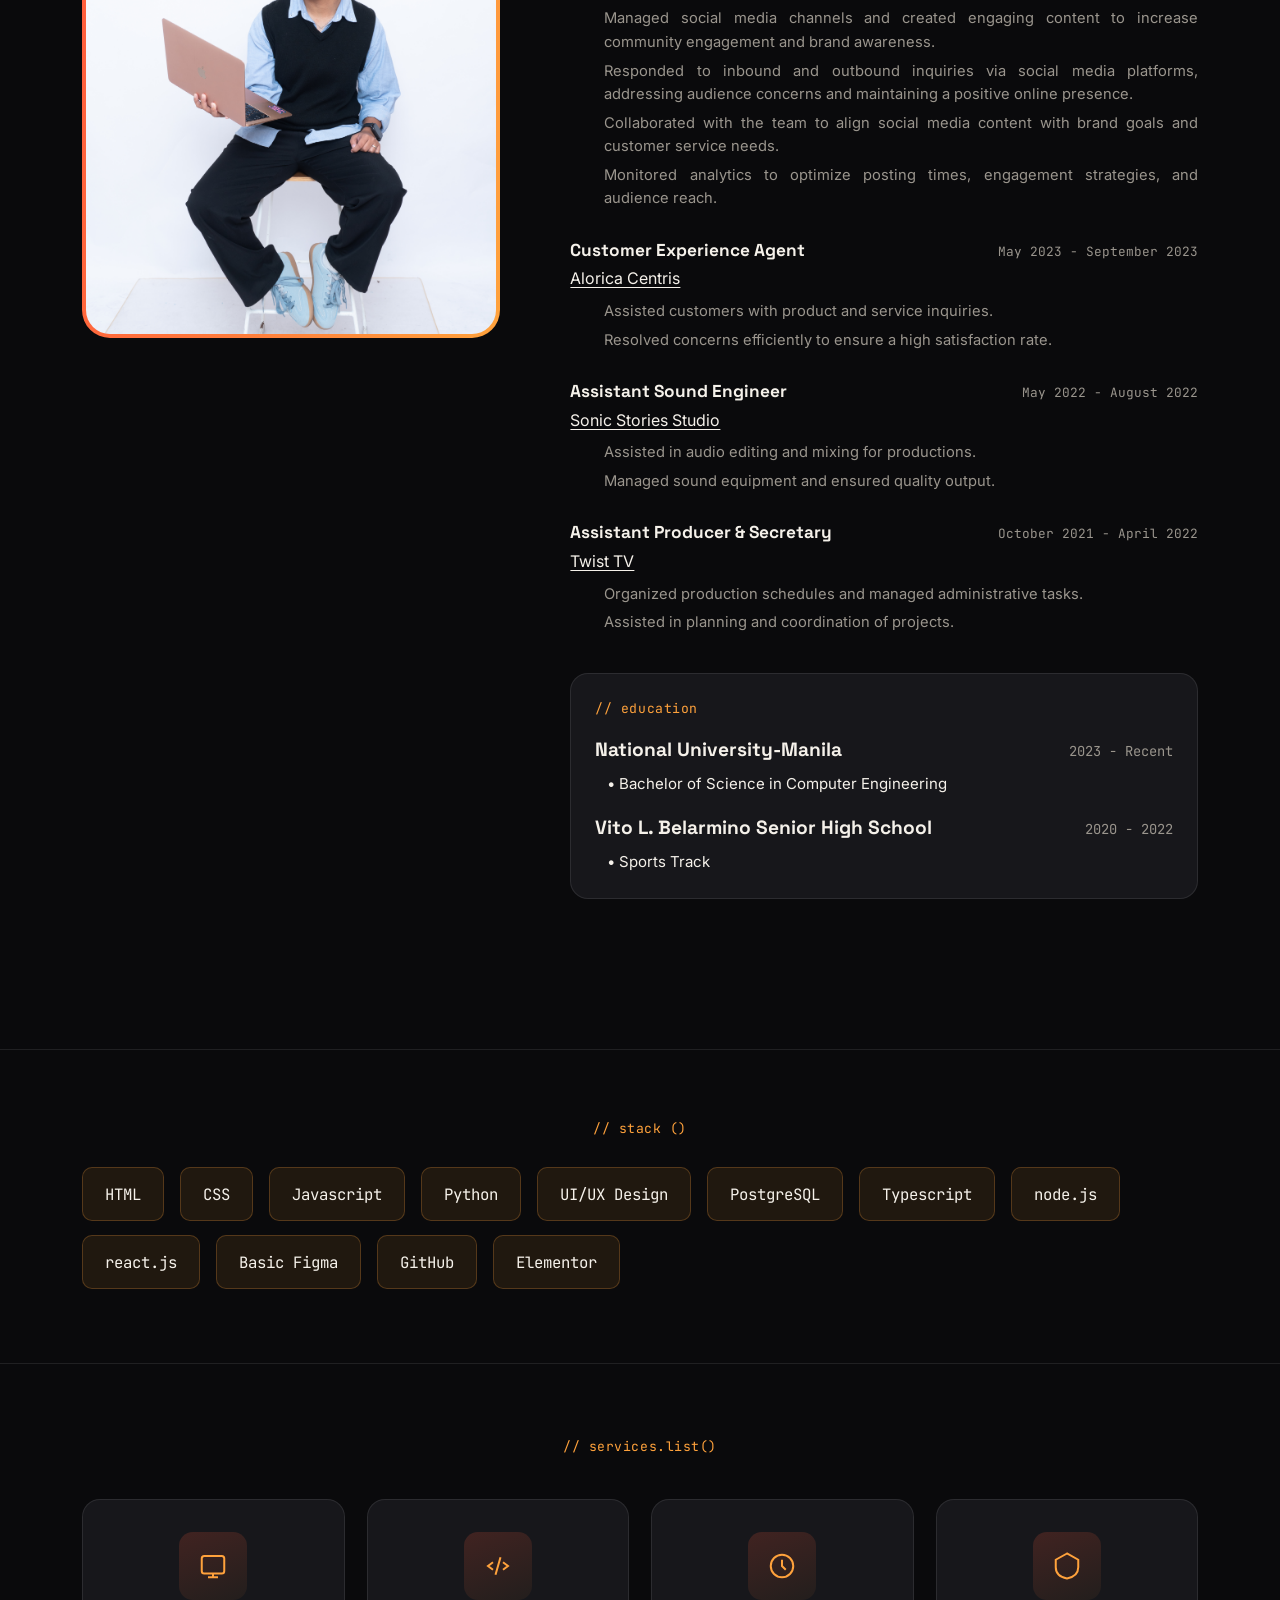
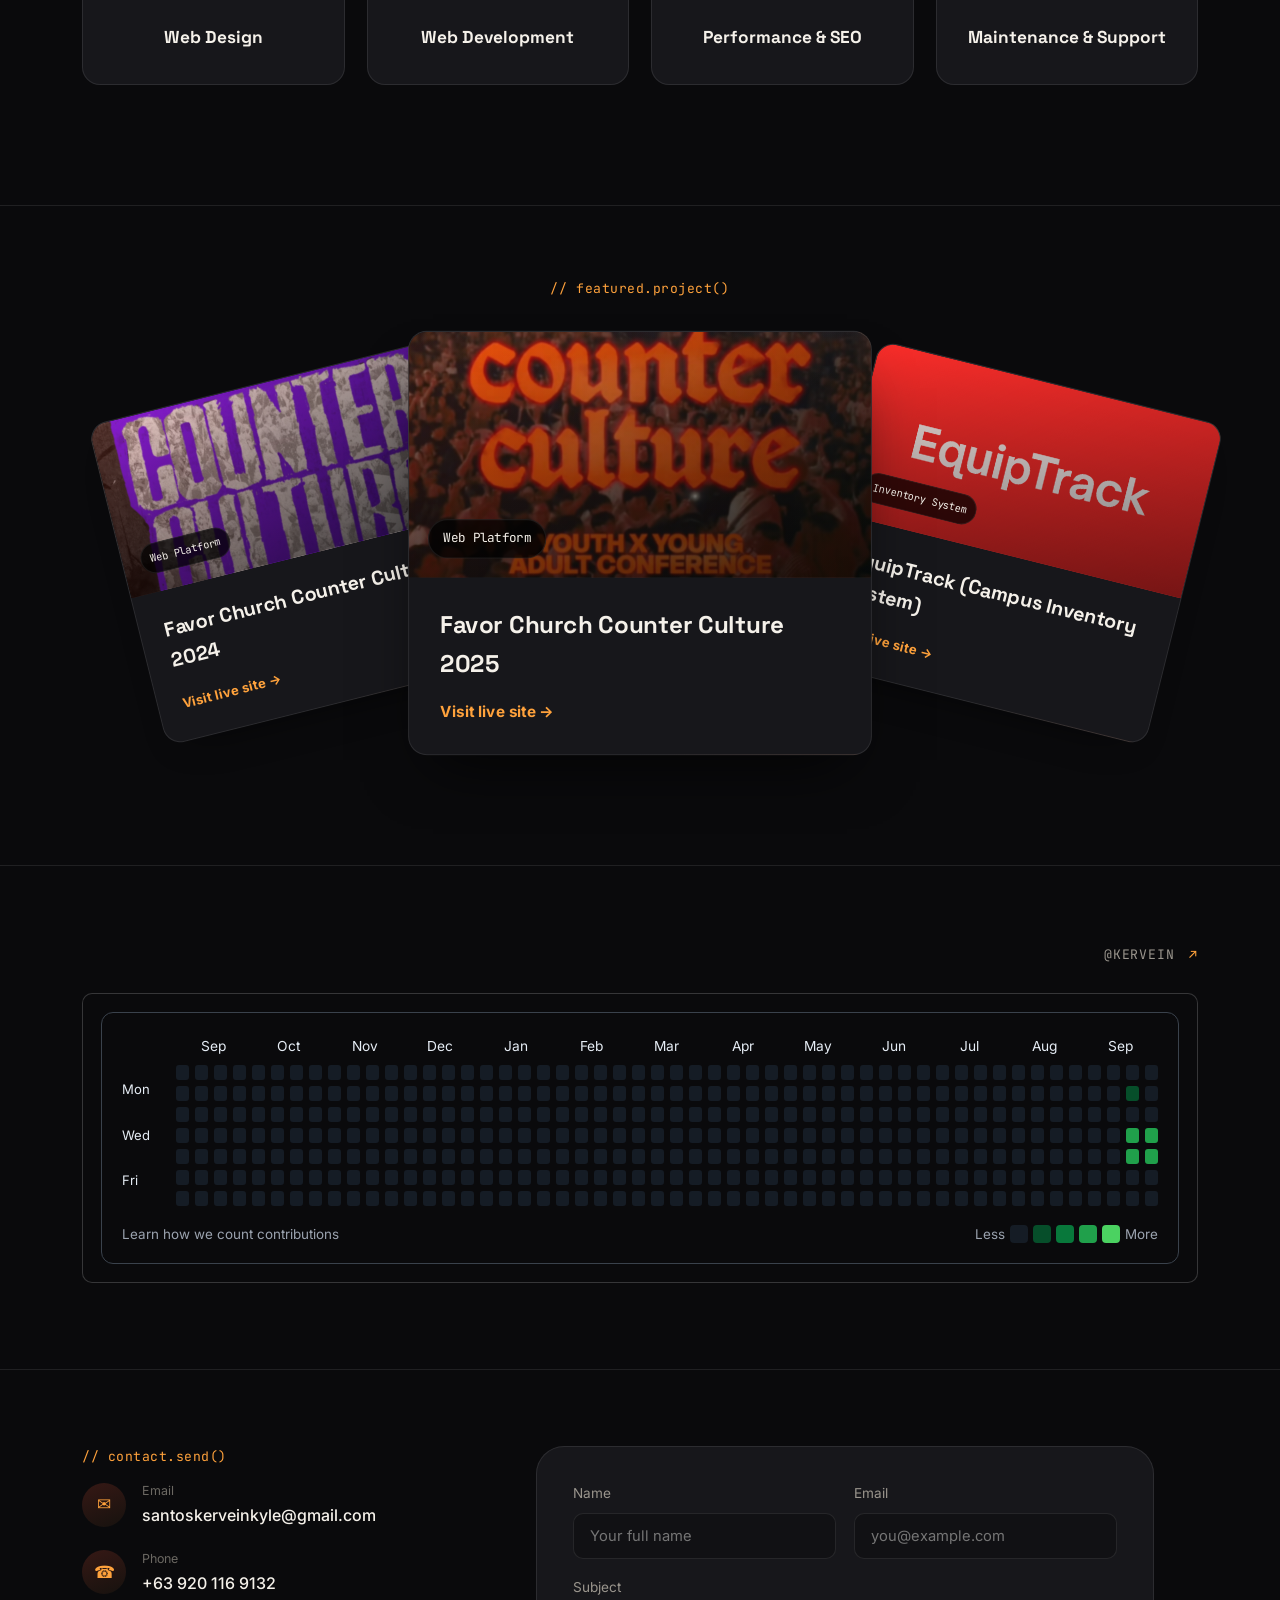
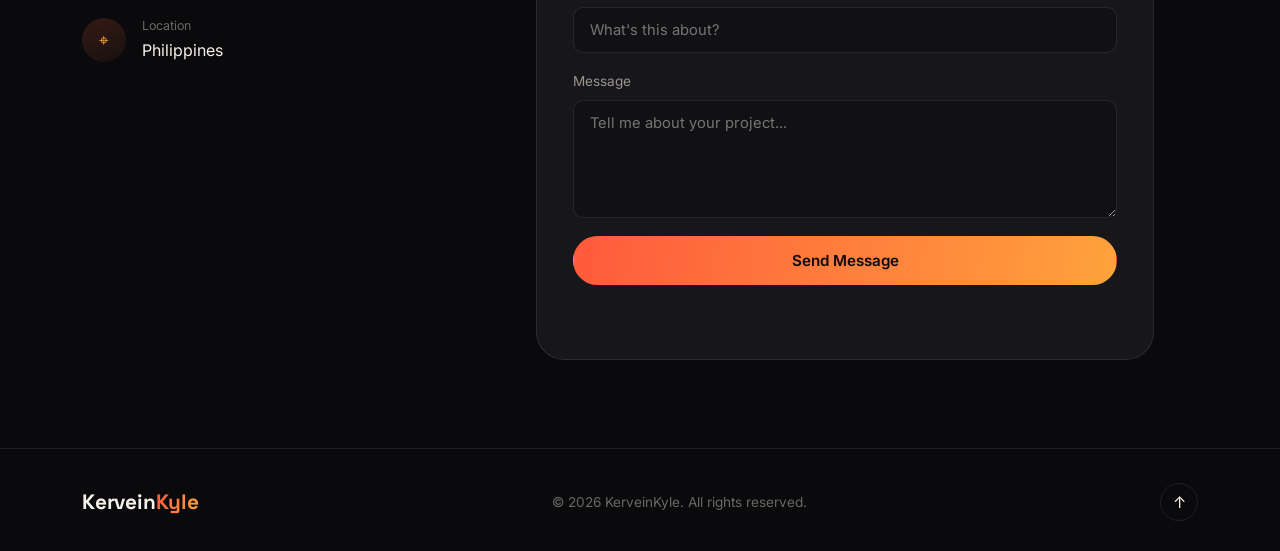
==== commit d8fc86c2: "commit - header issue "ple"" ====
--- a/html-port-web.html
+++ b/html-port-web.html
@@ -29,7 +29,6 @@
 <header class="site-header" id="siteHeader">
   <nav class="nav container">
     <a href="#home" class="logo">Kervein<span class="accent-text">Kyle</span></a>
-ple
     <ul class="nav-links" id="navLinks">
       <li><a href="#home" class="nav-link active-link">Home</a></li>
       <li><a href="#about" class="nav-link">About</a></li>
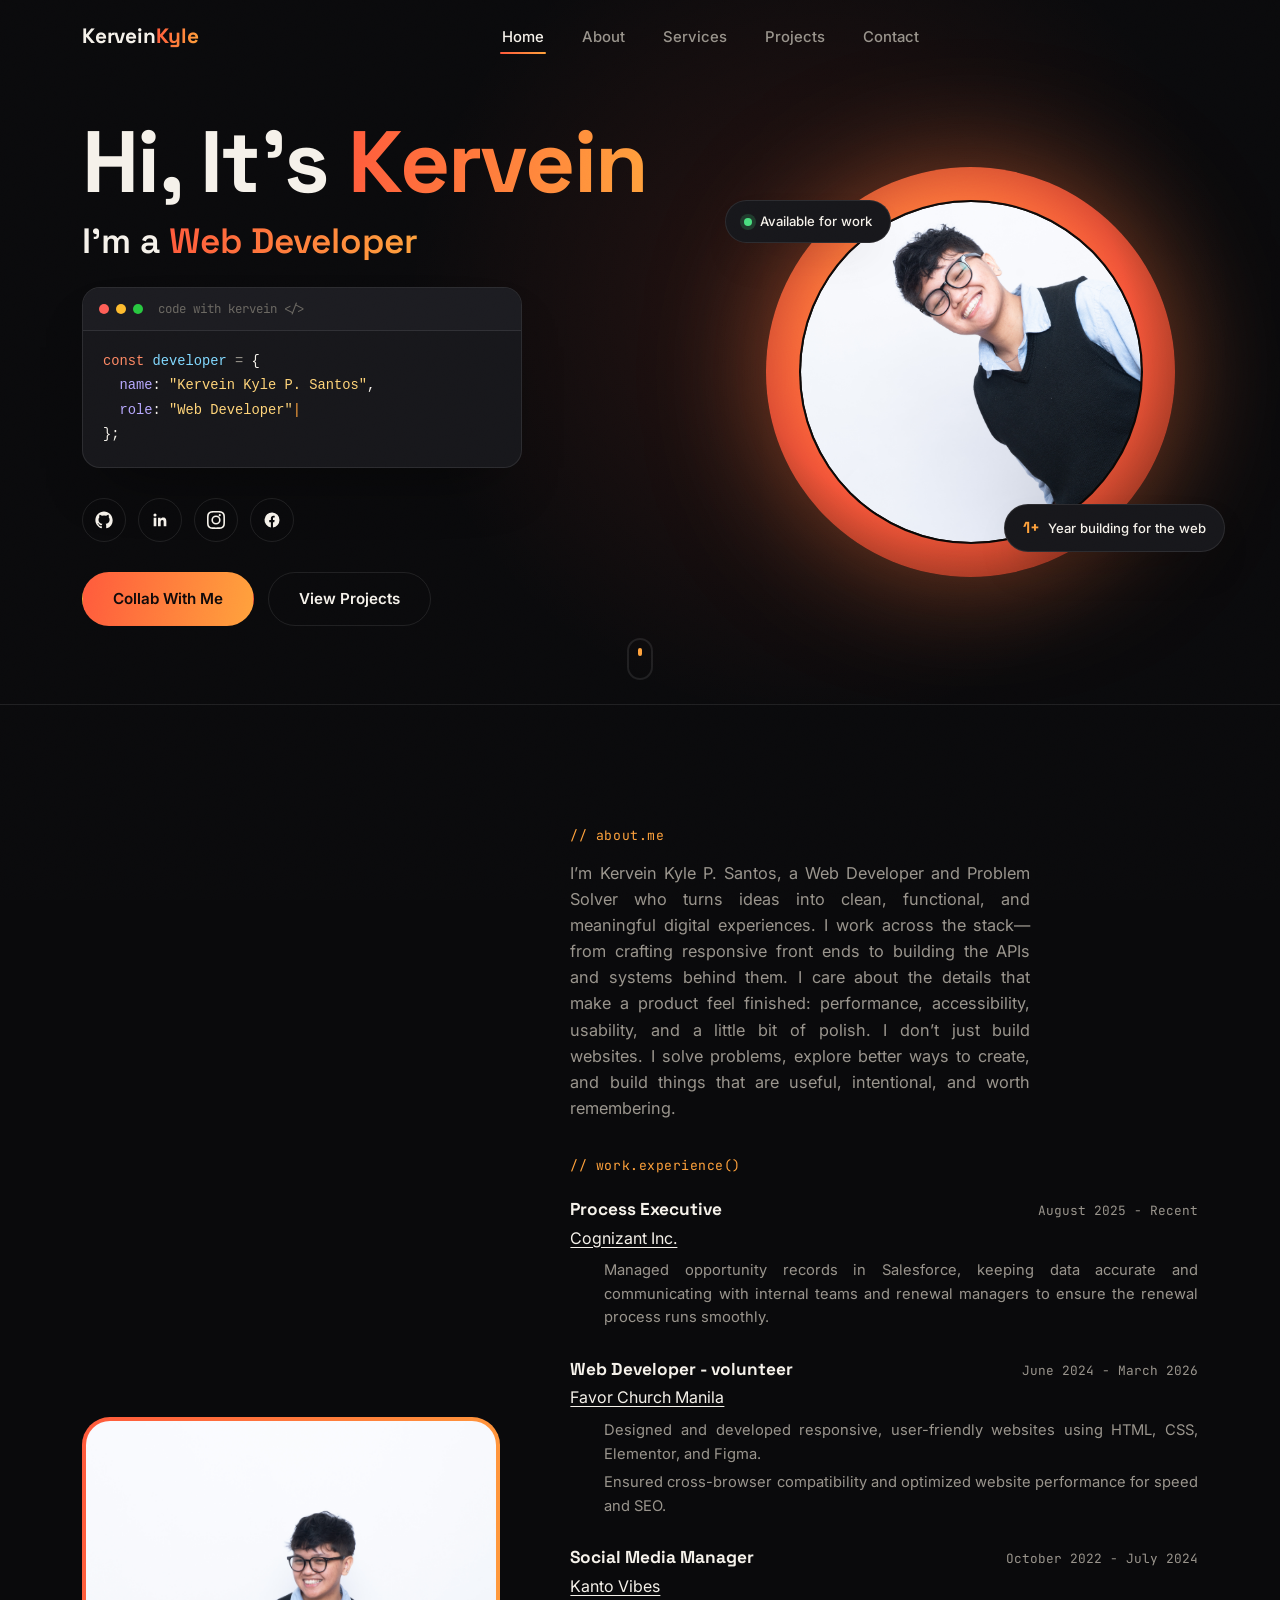
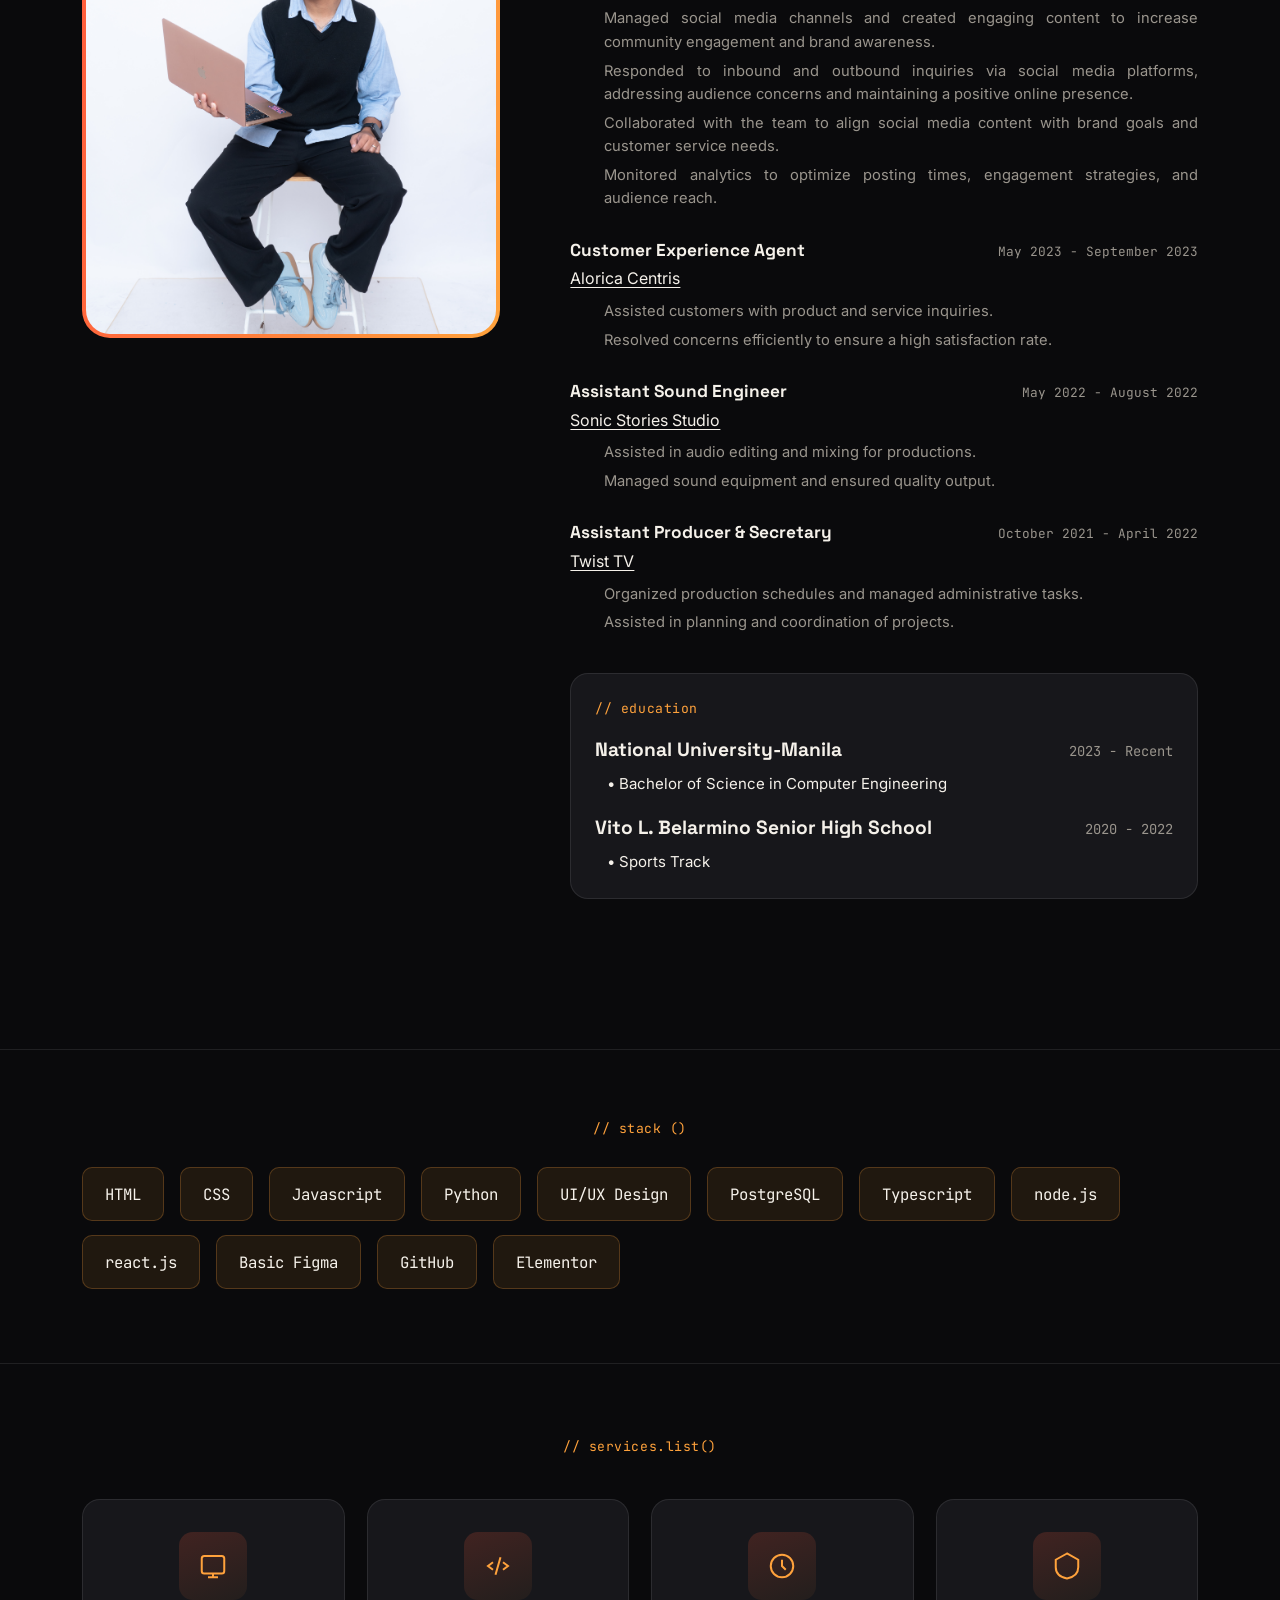
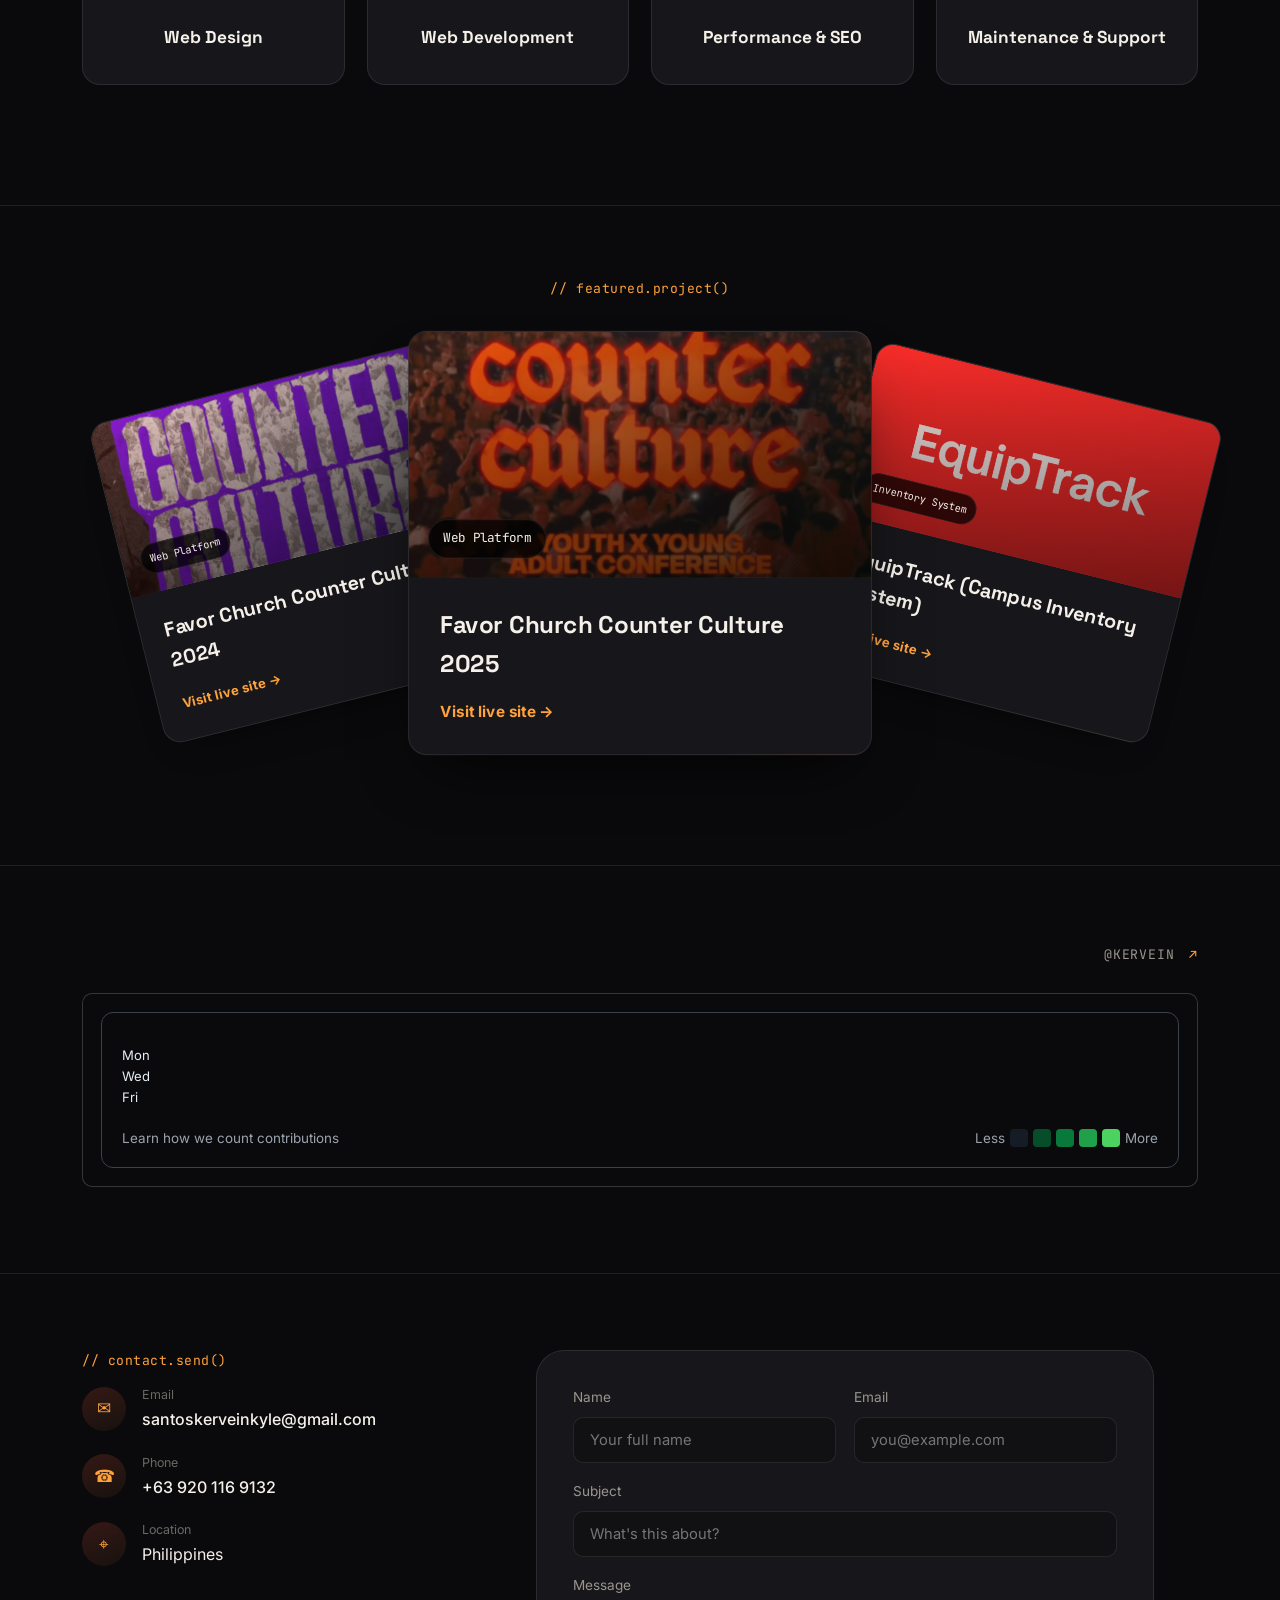
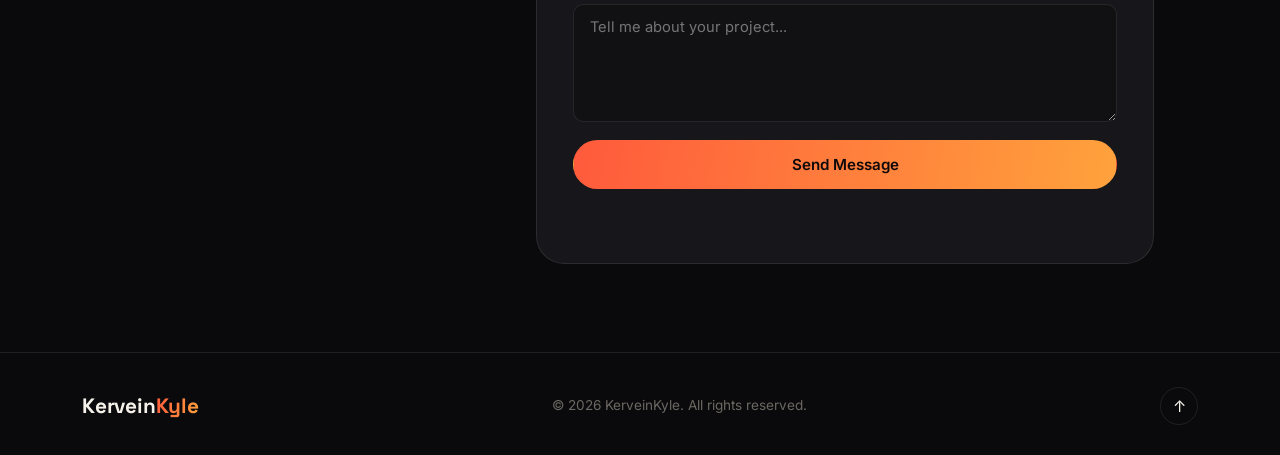
==== commit a1812c80: "commit - github contribution" ====
--- a/html-port-web.html
+++ b/html-port-web.html
@@ -351,15 +351,7 @@
         <div class="github-months"><span>Sep</span><span>Oct</span><span>Nov</span><span>Dec</span><span>Jan</span><span>Feb</span><span>Mar</span><span>Apr</span><span>May</span><span>Jun</span><span>Jul</span><span>Aug</span><span>Sep</span></div>
         <div class="github-calendar-layout">
           <div class="github-weekdays"><span>Mon</span><span>Wed</span><span>Fri</span></div>
-          <div class="contribution-grid">
-        <span class="level-1"></span><span class="level-2"></span><span class="level-1"></span><span></span><span class="level-3"></span><span class="level-2"></span><span class="level-4"></span><span class="level-2"></span><span class="level-1"></span><span class="level-3"></span><span class="level-4"></span><span class="level-2"></span><span class="level-1"></span><span></span><span class="level-2"></span><span class="level-3"></span><span class="level-1"></span><span class="level-4"></span><span class="level-2"></span><span class="level-1"></span><span class="level-3"></span><span class="level-4"></span><span class="level-1"></span><span class="level-2"></span>
-        <span></span><span class="level-1"></span><span class="level-3"></span><span class="level-2"></span><span class="level-4"></span><span class="level-1"></span><span class="level-2"></span><span class="level-3"></span><span></span><span class="level-2"></span><span class="level-4"></span><span class="level-3"></span><span class="level-1"></span><span class="level-2"></span><span class="level-4"></span><span class="level-1"></span><span class="level-3"></span><span class="level-2"></span><span></span><span class="level-4"></span><span class="level-2"></span><span class="level-1"></span><span class="level-3"></span><span class="level-2"></span>
-        <span class="level-2"></span><span class="level-4"></span><span class="level-1"></span><span class="level-3"></span><span class="level-2"></span><span></span><span class="level-4"></span><span class="level-2"></span><span class="level-3"></span><span class="level-1"></span><span class="level-4"></span><span class="level-3"></span><span class="level-2"></span><span class="level-1"></span><span></span><span class="level-3"></span><span class="level-4"></span><span class="level-2"></span><span class="level-1"></span><span class="level-3"></span><span class="level-2"></span><span class="level-4"></span><span class="level-1"></span><span></span>
-        <span class="level-1"></span><span class="level-2"></span><span class="level-3"></span><span class="level-4"></span><span class="level-2"></span><span class="level-1"></span><span></span><span class="level-3"></span><span class="level-4"></span><span class="level-2"></span><span class="level-1"></span><span class="level-3"></span><span class="level-4"></span><span class="level-2"></span><span class="level-1"></span><span></span><span class="level-2"></span><span class="level-4"></span><span class="level-3"></span><span class="level-1"></span><span class="level-2"></span><span class="level-3"></span><span></span><span class="level-4"></span>
-        <span class="level-3"></span><span class="level-1"></span><span class="level-2"></span><span></span><span class="level-4"></span><span class="level-3"></span><span class="level-2"></span><span class="level-1"></span><span class="level-3"></span><span class="level-4"></span><span class="level-2"></span><span></span><span class="level-1"></span><span class="level-3"></span><span class="level-4"></span><span class="level-2"></span><span class="level-1"></span><span class="level-3"></span><span class="level-2"></span><span class="level-4"></span><span></span><span class="level-1"></span><span class="level-3"></span><span class="level-2"></span>
-        <span></span><span class="level-2"></span><span class="level-4"></span><span class="level-1"></span><span class="level-3"></span><span class="level-2"></span><span class="level-4"></span><span class="level-1"></span><span></span><span class="level-3"></span><span class="level-2"></span><span class="level-4"></span><span class="level-1"></span><span class="level-3"></span><span class="level-2"></span><span></span><span class="level-4"></span><span class="level-2"></span><span class="level-1"></span><span class="level-3"></span><span class="level-4"></span><span class="level-2"></span><span class="level-1"></span><span></span>
-        <span class="level-1"></span><span class="level-3"></span><span class="level-2"></span><span class="level-4"></span><span class="level-1"></span><span></span><span class="level-2"></span><span class="level-3"></span><span class="level-4"></span><span class="level-1"></span><span class="level-2"></span><span class="level-3"></span><span></span><span class="level-4"></span><span class="level-2"></span><span class="level-1"></span><span class="level-3"></span><span class="level-4"></span><span class="level-2"></span><span class="level-1"></span><span class="level-3"></span><span></span><span class="level-2"></span><span class="level-4"></span>
-          </div>
+          <div class="contribution-grid" aria-live="polite"></div>
         </div>
         <div class="github-legend"><span>Learn how we count contributions</span><span>Less <i></i><i class="level-1"></i><i class="level-2"></i><i class="level-3"></i><i class="level-4"></i> More</span></div>
       </div>
